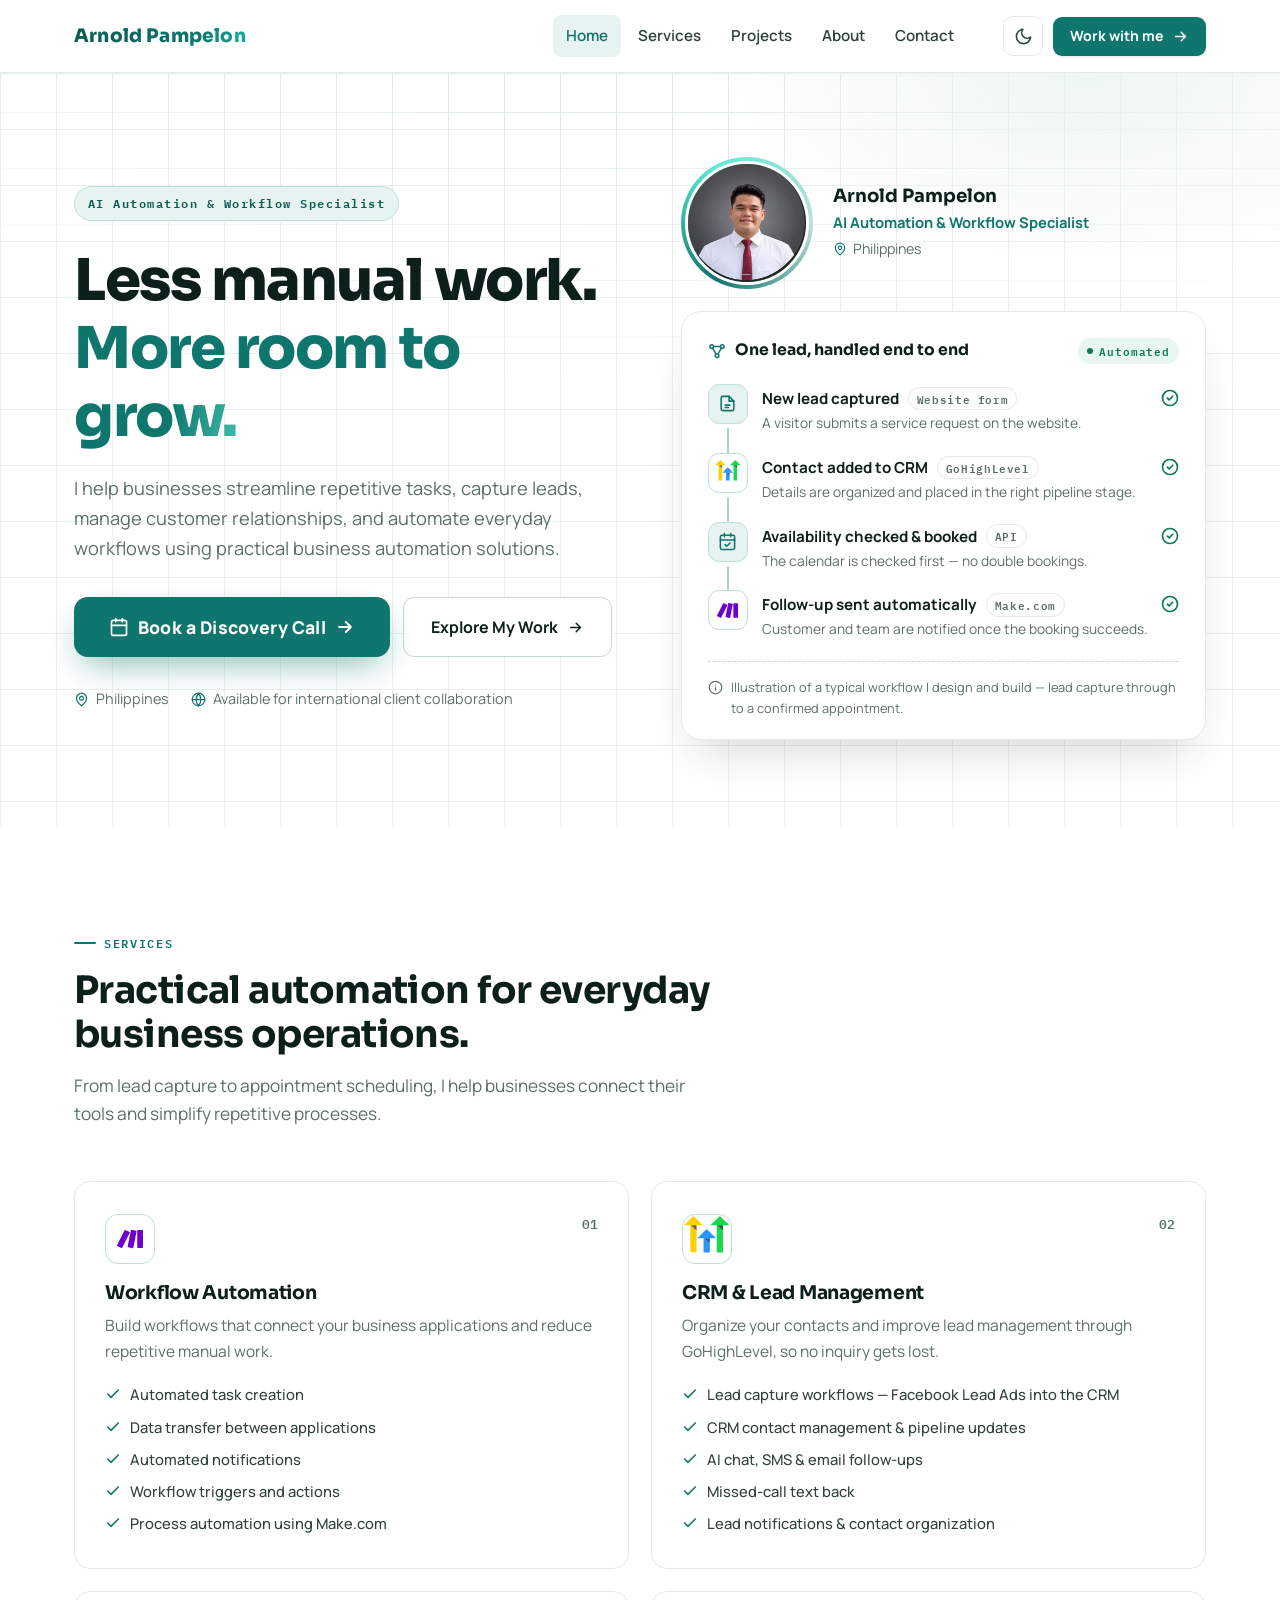
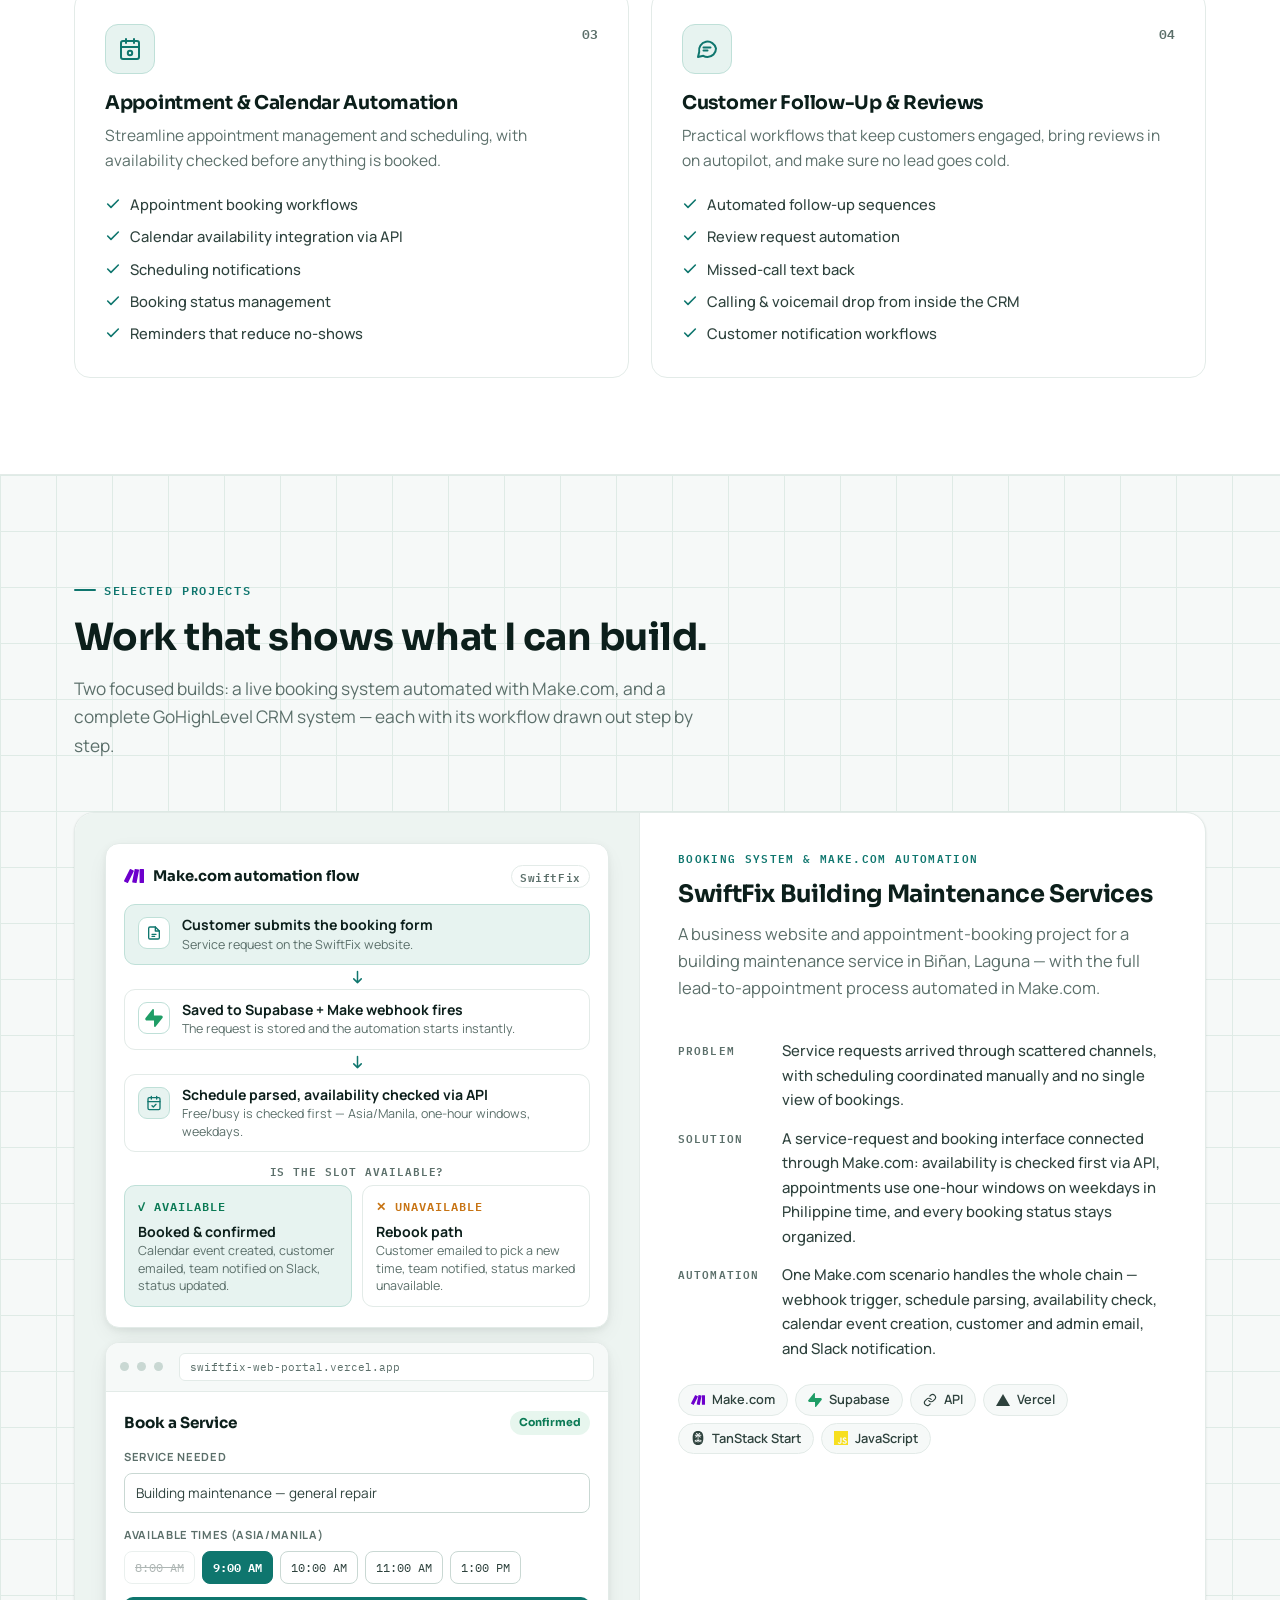
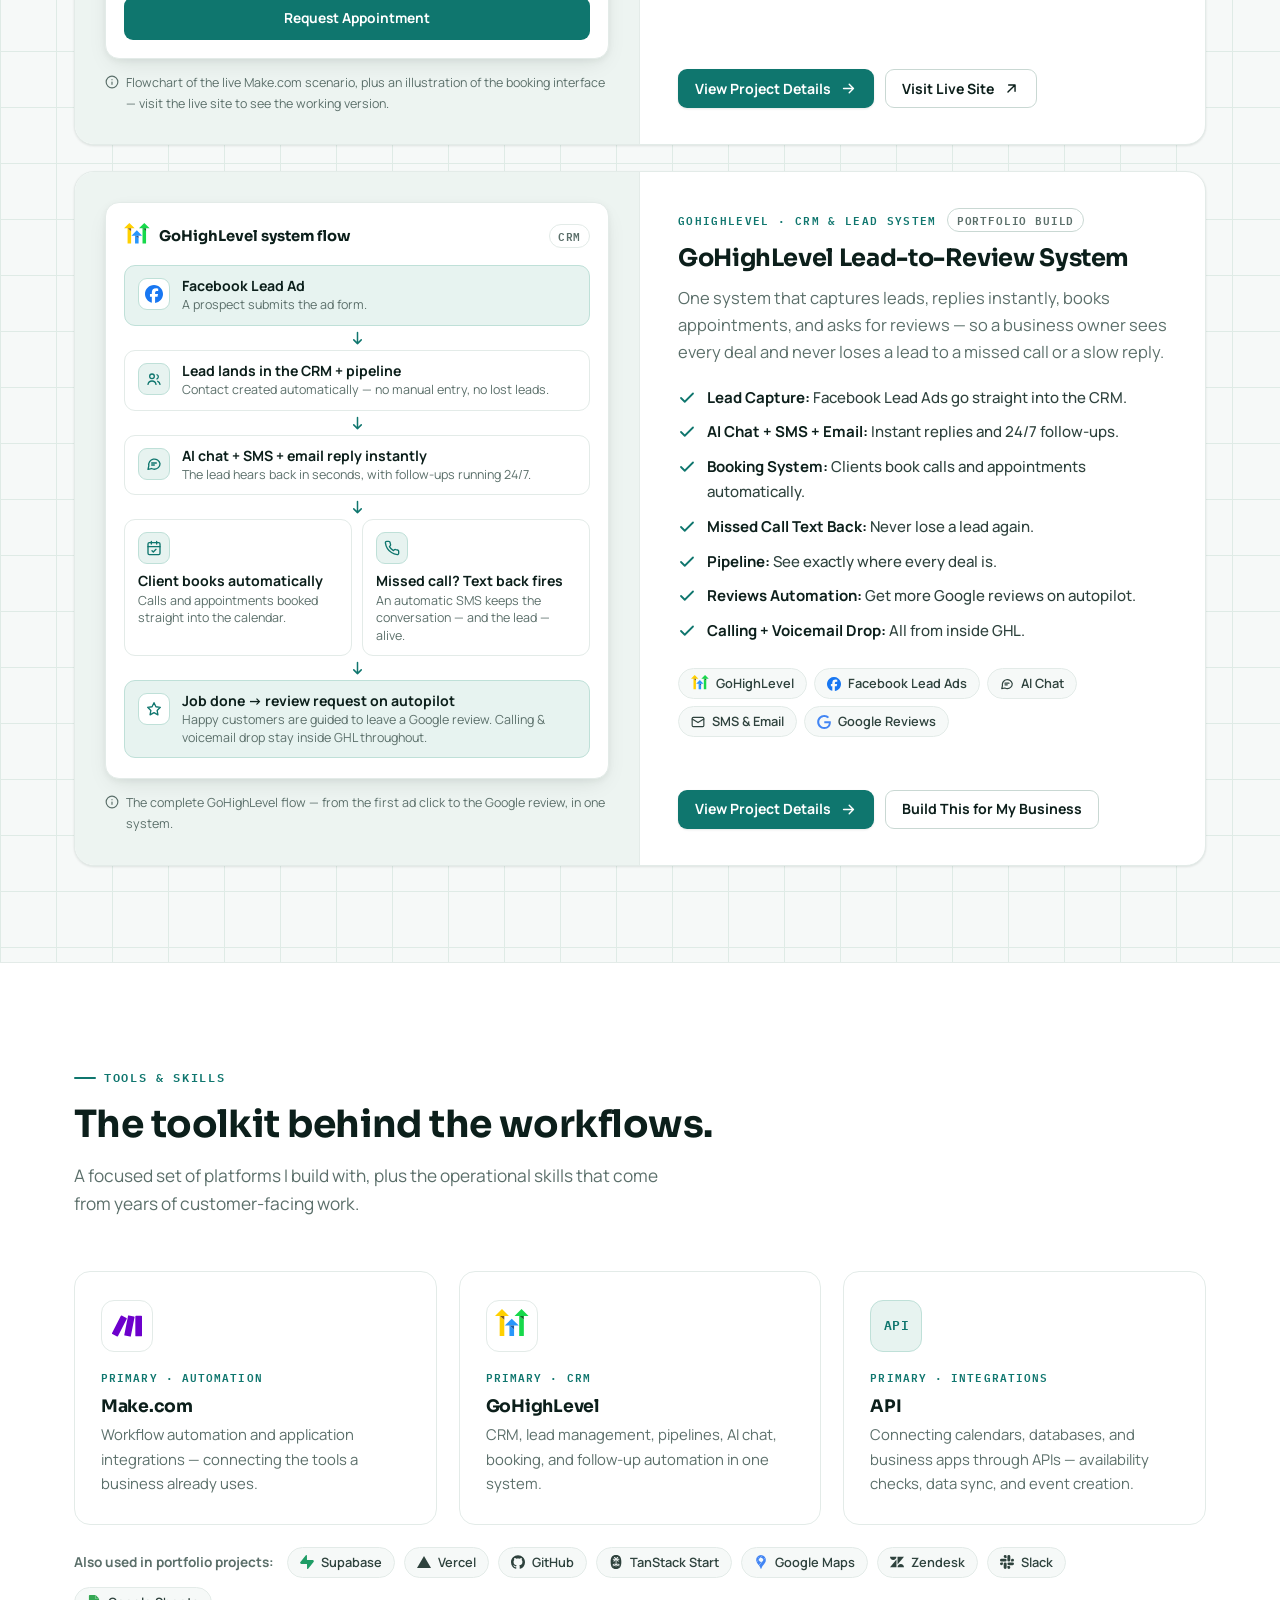
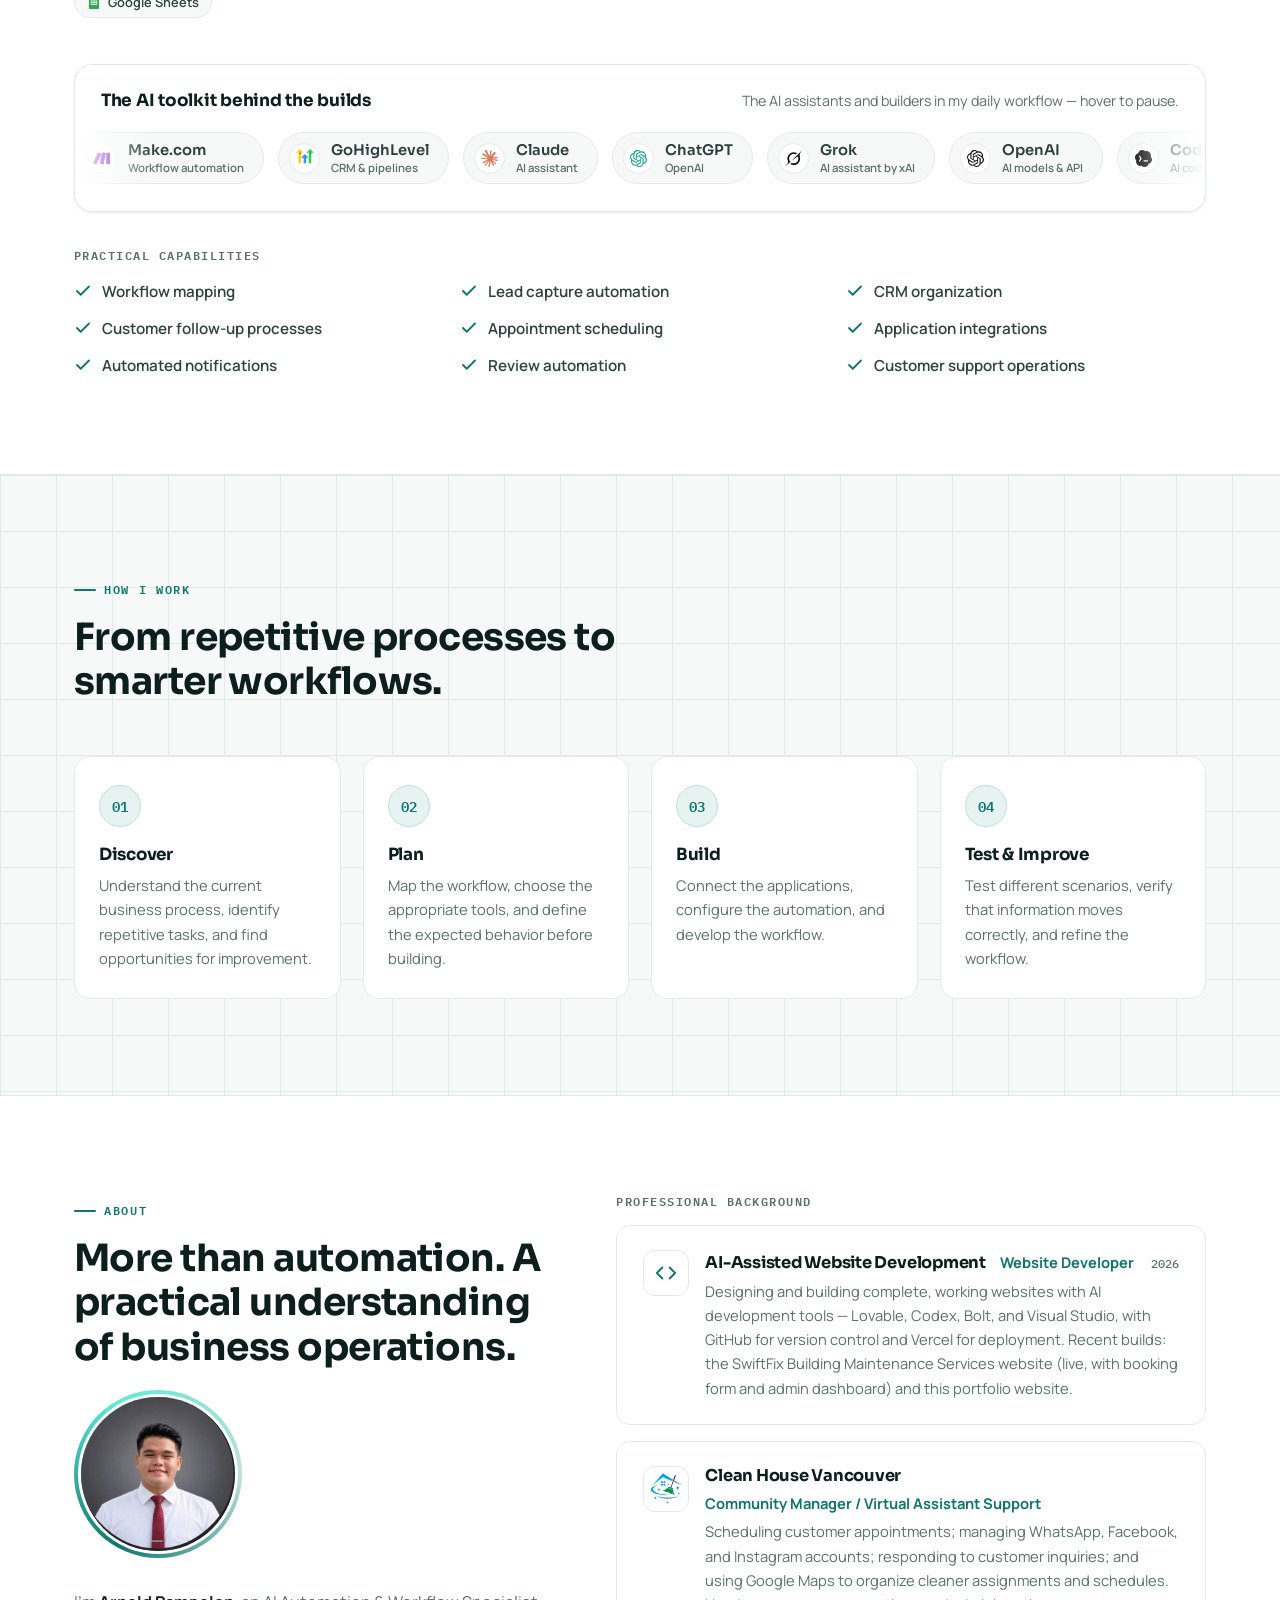
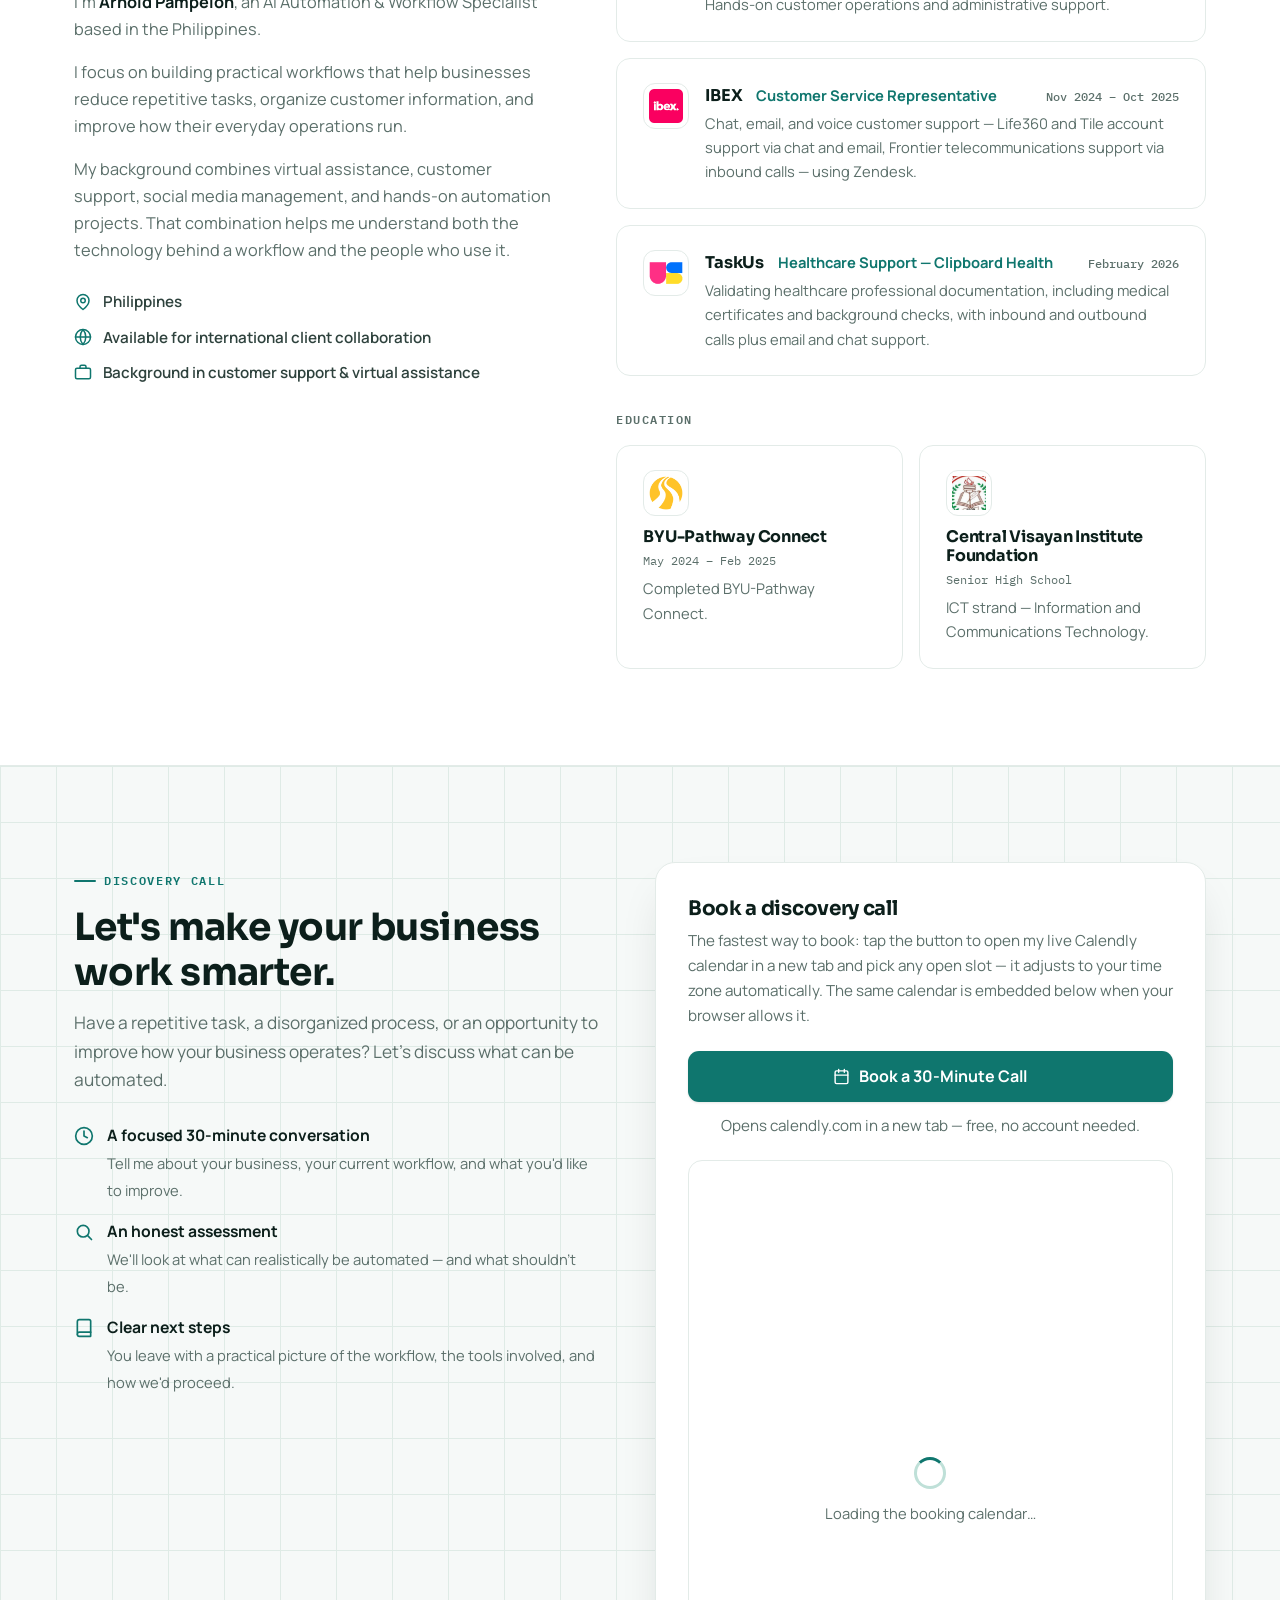
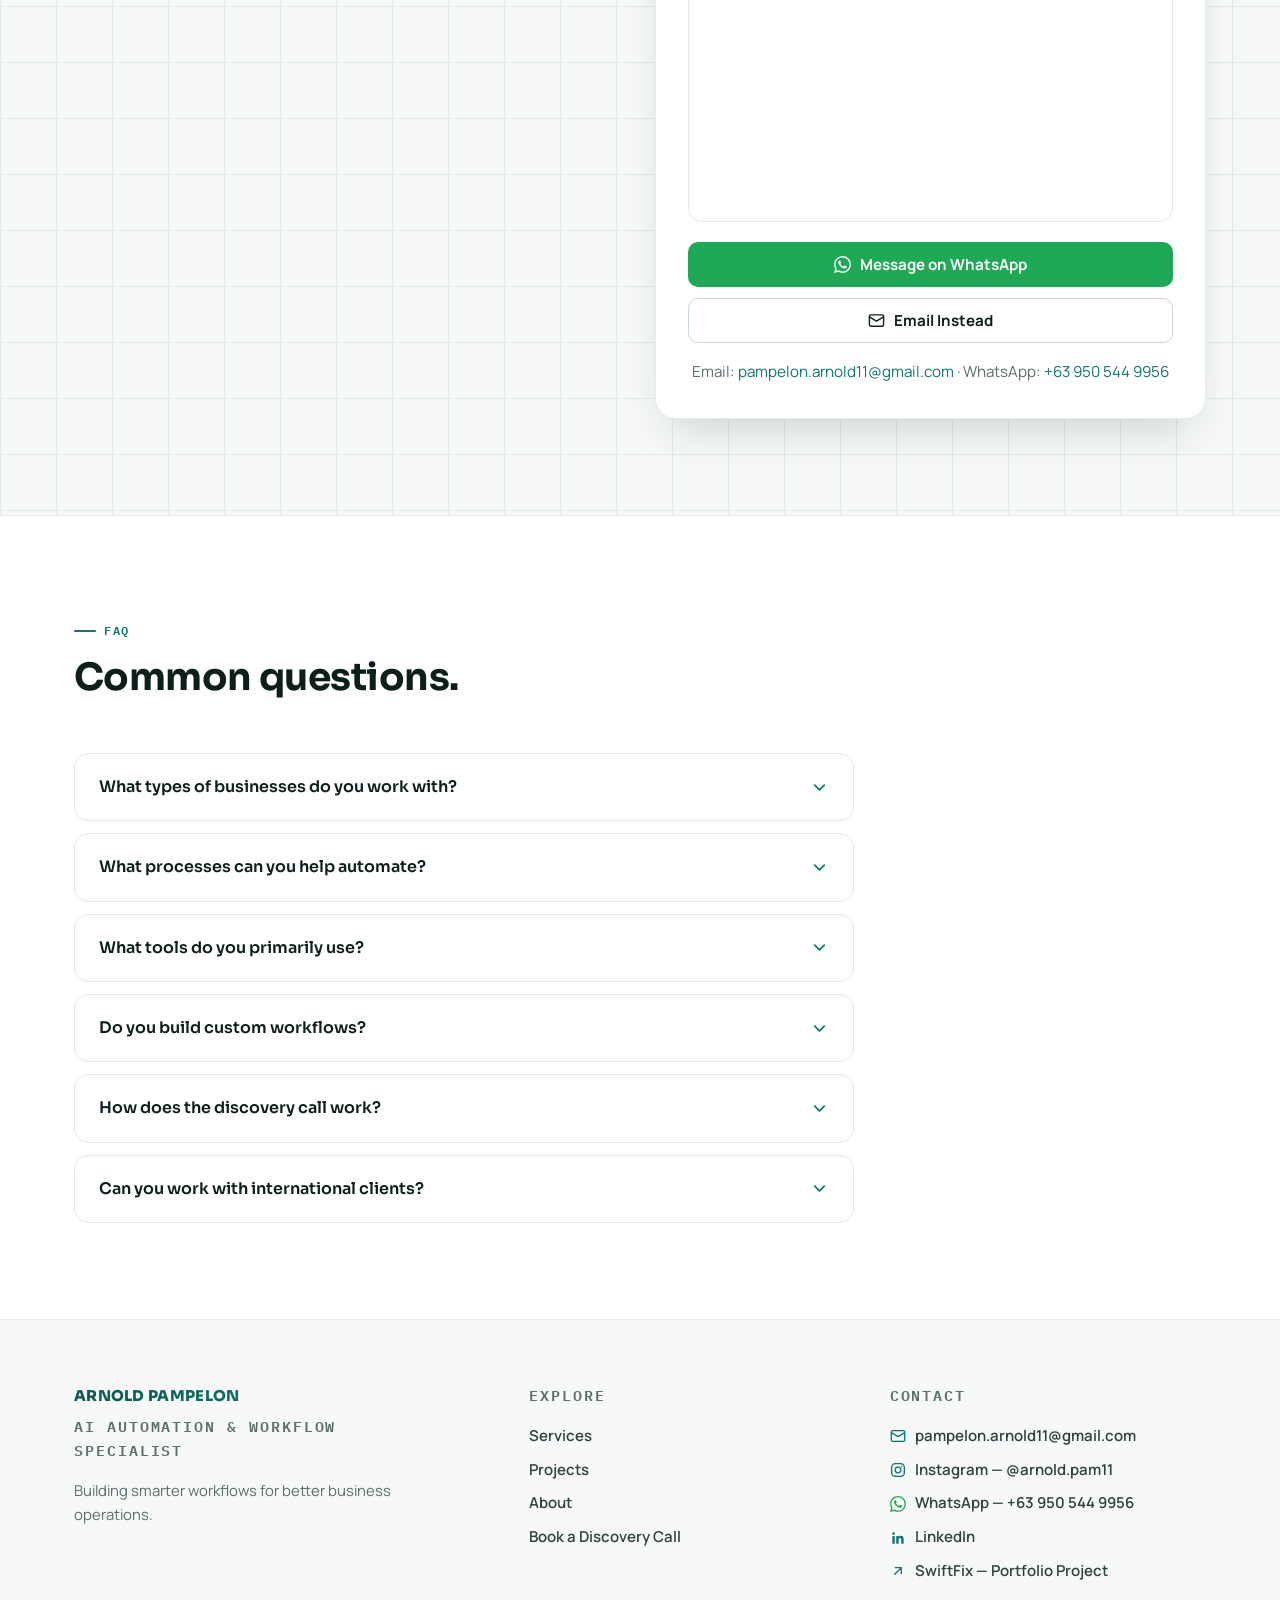
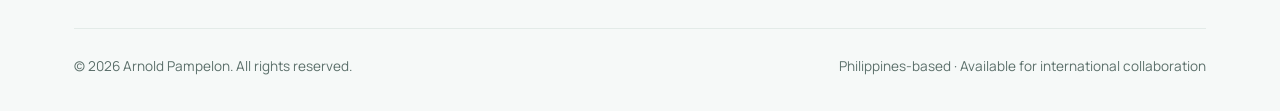
==== site/index.html @ 310e40cb "Add new portfolio as static site/ folder (Vercel root will point here)" ====
<!doctype html>
<html lang="en" data-theme="light">
  <head>
    <meta charset="utf-8" />
    <meta name="viewport" content="width=device-width, initial-scale=1, viewport-fit=cover" />
    <meta name="color-scheme" content="light dark" />
    <title>Arnold Pampelon | AI Automation &amp; Workflow Specialist</title>
    <meta name="description" content="Discover Arnold Pampelon's AI automation and workflow projects. Explore Make.com, GoHighLevel, CRM integrations, lead management, and business process automation." />
    <meta name="author" content="Arnold Pampelon" />
    <meta property="og:type" content="website" />
    <meta property="og:title" content="Arnold Pampelon | AI Automation &amp; Workflow Specialist" />
    <meta property="og:description" content="Less manual work. More room to grow. Practical automation for lead capture, CRM management, appointment scheduling, and customer follow-up." />
    <meta property="og:locale" content="en_US" />
    <meta name="twitter:card" content="summary" />
    <meta name="twitter:title" content="Arnold Pampelon | AI Automation &amp; Workflow Specialist" />
    <meta name="twitter:description" content="Practical business automation — workflows, CRM systems, and appointment automation by Arnold Pampelon." />
    <link rel="icon" href="data:image/svg+xml,%3Csvg xmlns='http://www.w3.org/2000/svg' viewBox='0 0 64 64'%3E%3Crect width='64' height='64' rx='14' fill='%230F766E'/%3E%3Cpath d='M20 44 L32 20 L44 44 M24.5 36 H39.5' stroke='white' stroke-width='5' stroke-linecap='round' stroke-linejoin='round' fill='none'/%3E%3C/svg%3E" />
    <link rel="preconnect" href="https://fonts.googleapis.com" />
    <link rel="preconnect" href="https://fonts.gstatic.com" crossorigin />
    <link href="https://fonts.googleapis.com/css2?family=Sora:wght@500;600;700;800&family=Manrope:wght@400;500;600;700;800&family=IBM+Plex+Mono:wght@400;500;600&display=swap" rel="stylesheet" />
    <script>document.documentElement.classList.add("js");</script>
    <style>
      /* ============ DESIGN TOKENS — deep teal + warm sand on white ============ */
      :root, [data-theme="light"] {
        --bg: #FFFFFF;
        --bg-soft: #F6F9F8;
        --bg-softer: #EDF4F1;
        --surface: #FFFFFF;
        --surface-raised: #FFFFFF;
        --text: #0C1F1B;
        --text-2: #2E423D;
        --muted: #5B6F6A;
        --accent: #0F766E;
        --accent-strong: #0B5A53;
        --accent-soft: #E7F3F0;
        --accent-border: #BFE0D8;
        --warm: #C77414;
        --warm-soft: #FBF1E2;
        --border: #E3EBE8;
        --border-strong: #C9D8D3;
        --header-bg: rgba(255,255,255,.9);
        --shadow-sm: 0 1px 2px rgba(12,31,27,.05), 0 1px 3px rgba(12,31,27,.06);
        --shadow-md: 0 8px 24px -8px rgba(12,31,27,.13), 0 2px 6px rgba(12,31,27,.05);
        --shadow-lg: 0 24px 48px -16px rgba(12,31,27,.18);
        --ok: #0B7A55;
        --ok-bg: #E7F6EE;
        --node-line: #A9CFC6;
        --tile-line: #DFEBE6;
        color-scheme: light;
      }
      [data-theme="dark"] {
        --bg: #0A1412;
        --bg-soft: #0D1A17;
        --bg-softer: #10211D;
        --surface: #122019;
        --surface-raised: #16261F;
        --text: #F2F7F5;
        --text-2: #C7D6D1;
        --muted: #93A8A2;
        --accent: #2EC4B0;
        --accent-strong: #7EDDD0;
        --accent-soft: #12302B;
        --accent-border: #1F4A43;
        --warm: #E8A04C;
        --warm-soft: #2E2113;
        --border: #1E332C;
        --border-strong: #2C4A40;
        --header-bg: rgba(10,20,18,.9);
        --shadow-sm: 0 1px 2px rgba(0,0,0,.35);
        --shadow-md: 0 8px 24px -8px rgba(0,0,0,.5);
        --shadow-lg: 0 24px 48px -16px rgba(0,0,0,.6);
        --ok: #3ECF8E;
        --ok-bg: #0C2B1E;
        --node-line: #1F4A43;
        --tile-line: #152A23;
        color-scheme: dark;
      }

      * { box-sizing: border-box; }
      html { scroll-behavior: smooth; scroll-padding-top: 92px; overflow-x: clip; }
      body {
        margin: 0;
        font-family: "Manrope", system-ui, -apple-system, "Segoe UI", sans-serif;
        background: var(--bg);
        color: var(--text);
        font-size: 16.5px;
        line-height: 1.65;
        -webkit-font-smoothing: antialiased;
        overflow-x: clip;
        transition: background-color .3s ease, color .3s ease;
      }
      h1, h2, h3, h4 { font-family: "Sora", "Manrope", sans-serif; line-height: 1.18; margin: 0; letter-spacing: -0.015em; }
      p { margin: 0; }
      a { color: var(--accent); text-decoration: none; }
      a:hover { text-decoration: underline; }
      ul { margin: 0; padding: 0; list-style: none; }
      button { font: inherit; cursor: pointer; }
      :focus-visible { outline: 3px solid var(--accent); outline-offset: 3px; border-radius: 6px; }
      .mono { font-family: "IBM Plex Mono", ui-monospace, monospace; }
      .wrap { max-width: 1180px; margin: 0 auto; padding: 0 24px; }
      .skip { position: absolute; left: -999px; top: 0; background: var(--accent); color: #fff; padding: 10px 18px; z-index: 200; border-radius: 0 0 10px 0; }
      .skip:focus { left: 0; }

      /* ============ LANDING ENTRANCE ANIMATION ============ */
      @keyframes riseIn { from { opacity: 0; transform: translateY(22px); } to { opacity: 1; transform: translateY(0); } }
      @keyframes fadeIn { from { opacity: 0; } to { opacity: 1; } }
      .enter { animation: riseIn .8s cubic-bezier(.22,.8,.3,1) both; }
      .enter-1 { animation-delay: .05s; } .enter-2 { animation-delay: .16s; }
      .enter-3 { animation-delay: .28s; } .enter-4 { animation-delay: .42s; }
      .enter-5 { animation-delay: .58s; } .enter-6 { animation-delay: .74s; }
      .hero-visual-enter { animation: fadeIn 1s ease .35s both, riseIn .9s cubic-bezier(.22,.8,.3,1) .35s both; }

      /* ============ SHINING NAME — animated wordmark ============ */
      .shine-name {
        background: linear-gradient(100deg, #0B5A53 0%, #0F766E 32%, #14B8A6 46%, #5EEAD4 50%, #14B8A6 54%, #0F766E 68%, #0B5A53 100%);
        background-size: 230% 100%;
        -webkit-background-clip: text; background-clip: text;
        -webkit-text-fill-color: transparent; color: transparent;
        animation: logoShine 4.2s ease-in-out infinite, logoEntrance .9s cubic-bezier(.22,.8,.3,1) both;
        will-change: background-position;
      }
      [data-theme="dark"] .shine-name {
        background: linear-gradient(100deg, #5EEAD4 0%, #2EC4B0 32%, #34D399 46%, #CCFBF1 50%, #34D399 54%, #2EC4B0 68%, #5EEAD4 100%);
        background-size: 230% 100%;
        -webkit-background-clip: text; background-clip: text;
        -webkit-text-fill-color: transparent; color: transparent;
      }
      @keyframes logoShine {
        0% { background-position: 115% 0; }
        55% { background-position: -115% 0; }
        100% { background-position: -115% 0; }
      }
      @keyframes logoEntrance {
        from { opacity: 0; transform: translateY(-7px); letter-spacing: .04em; }
        to { opacity: 1; transform: translateY(0); }
      }
      .brand:hover .shine-name { animation-duration: 1.6s, .9s; }
      @keyframes nameShine { 0% { background-position: 115% 0; } 55% { background-position: -60% 0; } 100% { background-position: -60% 0; } }
      .shine-hero {
        background: linear-gradient(100deg, var(--accent) 25%, var(--accent) 40%, #5EEAD4 50%, var(--accent) 60%, var(--accent) 78%);
        background-size: 220% 100%;
        -webkit-background-clip: text; background-clip: text;
        -webkit-text-fill-color: transparent; color: transparent;
        animation: nameShine 4.5s ease-in-out 1.2s infinite;
      }

      /* ============ HEADER ============ */
      header.site {
        position: sticky; top: 0; z-index: 100;
        background: var(--header-bg);
        backdrop-filter: blur(14px); -webkit-backdrop-filter: blur(14px);
        border-bottom: 1px solid var(--border);
      }
      .nav { display: flex; align-items: center; gap: 28px; height: 72px; }
      .brand { display: flex; align-items: center; gap: 12px; color: var(--text); flex-shrink: 0; }
      .brand:hover { text-decoration: none; }
      .brand-mark {
        width: 38px; height: 38px; border-radius: 10px; background: var(--accent);
        display: grid; place-items: center; color: #fff; flex-shrink: 0;
      }
      .brand-name { font-family: "Sora", sans-serif; font-weight: 800; font-size: 1.16rem; letter-spacing: .01em; line-height: 1.1; white-space: nowrap; }
      .brand-sub { font-size: .7rem; color: var(--muted); font-weight: 600; letter-spacing: .05em; margin-top: 2px; text-transform: uppercase; }
      nav.main { margin-left: auto; }
      nav.main ul { display: flex; gap: 4px; }
      nav.main a {
        color: var(--text-2); font-weight: 600; font-size: .95rem;
        padding: 8px 13px; border-radius: 8px; display: inline-block;
      }
      nav.main a:hover { text-decoration: none; background: var(--bg-soft); color: var(--text); }
      nav.main a.active { color: var(--accent); background: var(--accent-soft); }
      .nav-actions { display: flex; align-items: center; gap: 10px; margin-left: 8px; }
      .theme-btn {
        width: 40px; height: 40px; border-radius: 10px; border: 1px solid var(--border);
        background: var(--surface); color: var(--text-2); display: grid; place-items: center;
        transition: border-color .2s, color .2s;
      }
      .theme-btn:hover { border-color: var(--border-strong); color: var(--text); }
      .theme-btn svg { width: 19px; height: 19px; }
      [data-theme="light"] .icon-moon { display: block; } [data-theme="light"] .icon-sun { display: none; }
      [data-theme="dark"] .icon-moon { display: none; } [data-theme="dark"] .icon-sun { display: block; }
      .btn {
        display: inline-flex; align-items: center; justify-content: center; gap: 9px;
        font-weight: 700; font-size: .95rem; line-height: 1;
        padding: 13px 22px; border-radius: 10px; border: 1px solid transparent;
        transition: transform .18s ease, background-color .18s, border-color .18s, box-shadow .18s;
        white-space: nowrap;
      }
      .btn:hover { text-decoration: none; }
      .btn-primary { background: var(--accent); color: #fff; box-shadow: var(--shadow-sm); }
      .btn-primary:hover { background: var(--accent-strong); transform: translateY(-1px); }
      [data-theme="dark"] .btn-primary { color: #06231F; }
      .btn-ghost { background: var(--surface); color: var(--text); border-color: var(--border-strong); }
      .btn-ghost:hover { border-color: var(--accent); color: var(--accent); transform: translateY(-1px); }
      .btn-wa { background: #1FA855; color: #fff; }
      .btn-wa:hover { background: #178A45; transform: translateY(-1px); }
      .btn-sm { padding: 10px 16px; font-size: .88rem; border-radius: 9px; }
      .btn svg { width: 17px; height: 17px; flex-shrink: 0; }
      .menu-btn {
        display: none; width: 40px; height: 40px; border-radius: 10px;
        border: 1px solid var(--border); background: var(--surface); color: var(--text);
        place-items: center;
      }
      .menu-btn svg { width: 20px; height: 20px; }
      .mobile-menu { display: none; border-top: 1px solid var(--border); padding: 14px 24px 20px; background: var(--bg); }
      .mobile-menu.open { display: block; }
      .mobile-menu ul { display: grid; gap: 2px; margin-bottom: 14px; }
      .mobile-menu a.navlink { display: block; padding: 11px 12px; border-radius: 9px; color: var(--text); font-weight: 600; }
      .mobile-menu a.navlink:hover { background: var(--bg-soft); text-decoration: none; }
      .mobile-menu .btn { width: 100%; }

      /* ============ SECTION SCAFFOLD ============ */
      section { padding: 96px 0; }
      section.tint {
        background-color: var(--bg-soft);
        background-image: linear-gradient(var(--tile-line) 1px, transparent 1px), linear-gradient(90deg, var(--tile-line) 1px, transparent 1px);
        background-size: 56px 56px;
        border-top: 1px solid var(--border); border-bottom: 1px solid var(--border);
      }
      .eyebrow {
        display: inline-flex; align-items: center; gap: 8px;
        font-family: "IBM Plex Mono", monospace; font-size: .74rem; font-weight: 600;
        letter-spacing: .14em; text-transform: uppercase; color: var(--accent);
        margin-bottom: 16px;
      }
      .eyebrow::before { content: ""; width: 22px; height: 2px; background: var(--accent); border-radius: 2px; }
      h2.section-title { font-size: clamp(1.7rem, 3.4vw, 2.35rem); font-weight: 700; max-width: 640px; }
      .section-lede { color: var(--muted); font-size: 1.08rem; max-width: 620px; margin-top: 14px; }
      .section-head { margin-bottom: 52px; }

      /* ============ HERO ============ */
      .hero { padding: 84px 0 88px; overflow: hidden; position: relative; }
      .hero::before {
        content: ""; position: absolute; inset: 0; pointer-events: none;
        background:
          radial-gradient(560px 300px at 85% 0%, var(--accent-soft), transparent 70%),
          linear-gradient(var(--tile-line) 1px, transparent 1px),
          linear-gradient(90deg, var(--tile-line) 1px, transparent 1px);
        background-size: auto, 56px 56px, 56px 56px;
        opacity: .7;
      }
      .hero::after {
        content: ""; position: absolute; inset: 0; pointer-events: none;
        background: linear-gradient(115deg, transparent 42%, rgba(20,184,166,.08) 50%, transparent 58%);
        background-size: 280% 100%;
        animation: tileSheen 9s ease-in-out infinite;
      }
      @keyframes tileSheen { 0% { background-position: 130% 0; } 55%, 100% { background-position: -130% 0; } }
      .hero-grid { display: grid; grid-template-columns: 1.02fr .98fr; gap: 60px; align-items: center; position: relative; }
      .hero-eyebrow {
        display: inline-flex; align-items: center; gap: 9px;
        border: 1px solid var(--accent-border); background: var(--accent-soft); color: var(--accent-strong);
        font-family: "IBM Plex Mono", monospace; font-size: .72rem; font-weight: 600;
        letter-spacing: .13em; padding: 7px 13px; border-radius: 999px; margin-bottom: 26px;
      }
      [data-theme="dark"] .hero-eyebrow { color: var(--accent); }
      .hero h1 { font-size: clamp(2.45rem, 5.2vw, 3.6rem); font-weight: 800; letter-spacing: -0.025em; }
      .hero-lede { color: var(--muted); font-size: 1.14rem; margin-top: 22px; max-width: 520px; }
      .hero-ctas { display: flex; flex-wrap: wrap; gap: 13px; margin-top: 34px; }
      .btn-lg { padding: 16px 27px; font-size: 1rem; border-radius: 11px; }
      /* Hero primary CTA — the single most prominent action on the page */
      .btn-hero-cta {
        padding: 19px 34px; font-size: 1.1rem; font-weight: 800; border-radius: 14px;
        letter-spacing: .01em; position: relative;
        box-shadow: 0 14px 34px -10px rgba(15,118,110,.55), 0 0 0 0 rgba(15,118,110,.45);
        animation: ctaPulse 2.4s ease-out infinite;
      }
      .btn-hero-cta:hover { transform: translateY(-2px) scale(1.02); animation-play-state: paused; }
      .btn-hero-cta svg { width: 20px; height: 20px; }
      .btn-hero-cta .cta-arrow { transition: transform .18s ease; }
      .btn-hero-cta:hover .cta-arrow { transform: translateX(3px); }
      @keyframes ctaPulse {
        0% { box-shadow: 0 14px 34px -10px rgba(15,118,110,.55), 0 0 0 0 rgba(15,118,110,.42); }
        70% { box-shadow: 0 14px 34px -10px rgba(15,118,110,.55), 0 0 0 18px rgba(15,118,110,0); }
        100% { box-shadow: 0 14px 34px -10px rgba(15,118,110,.55), 0 0 0 0 rgba(15,118,110,0); }
      }
      [data-theme="dark"] .btn-hero-cta { box-shadow: 0 14px 34px -10px rgba(46,196,176,.5), 0 0 0 0 rgba(46,196,176,.4); animation-name: ctaPulseDark; }
      @keyframes ctaPulseDark {
        0% { box-shadow: 0 14px 34px -10px rgba(46,196,176,.5), 0 0 0 0 rgba(46,196,176,.38); }
        70% { box-shadow: 0 14px 34px -10px rgba(46,196,176,.5), 0 0 0 18px rgba(46,196,176,0); }
        100% { box-shadow: 0 14px 34px -10px rgba(46,196,176,.5), 0 0 0 0 rgba(46,196,176,0); }
      }
      @media (max-width: 620px) {
        .btn-hero-cta { padding: 20px 28px; font-size: 1.13rem; }
      }
      .hero-meta { display: flex; flex-wrap: wrap; gap: 8px 22px; margin-top: 30px; color: var(--muted); font-size: .9rem; }
      .hero-meta span { display: inline-flex; align-items: center; gap: 7px; }
      .hero-meta svg { width: 15px; height: 15px; color: var(--accent); }

      /* Hero workflow visual */
      .flow-panel {
        background: var(--surface); border: 1px solid var(--border); border-radius: 20px;
        box-shadow: var(--shadow-lg); padding: 26px 26px 20px; position: relative;
      }
      .flow-panel-head { display: flex; align-items: center; justify-content: space-between; margin-bottom: 20px; gap: 10px; }
      .flow-panel-title { font-family: "Sora", sans-serif; font-weight: 700; font-size: .98rem; display: flex; align-items: center; gap: 9px; }
      .flow-panel-title svg { width: 18px; height: 18px; color: var(--accent); }
      .live-chip {
        font-family: "IBM Plex Mono", monospace; font-size: .68rem; font-weight: 600; letter-spacing: .08em;
        color: var(--ok); background: var(--ok-bg); padding: 4px 9px; border-radius: 999px;
        display: inline-flex; align-items: center; gap: 6px; white-space: nowrap;
      }
      .live-chip::before { content: ""; width: 6px; height: 6px; border-radius: 50%; background: currentColor; }
      .flow-steps { display: grid; gap: 0; }
      .flow-step { display: flex; gap: 14px; align-items: flex-start; position: relative; padding-bottom: 18px; }
      .flow-step:last-child { padding-bottom: 2px; }
      .flow-step::before { content: ""; position: absolute; left: 19px; top: 44px; bottom: 0; width: 2px; background: var(--node-line); border-radius: 2px; }
      .flow-step:last-child::before { display: none; }
      .flow-ico {
        width: 40px; height: 40px; border-radius: 11px; flex-shrink: 0; z-index: 1;
        background: var(--accent-soft); border: 1px solid var(--accent-border);
        display: grid; place-items: center; color: var(--accent);
      }
      .flow-ico svg { width: 19px; height: 19px; }
      .flow-ico.brand { background: var(--surface); }
      .flow-ico.brand svg { width: 21px; height: 21px; }
      .flow-body { flex: 1; min-width: 0; padding-top: 2px; }
      .flow-name { font-weight: 700; font-size: .95rem; display: flex; align-items: center; gap: 9px; flex-wrap: wrap; }
      .flow-desc { color: var(--muted); font-size: .86rem; margin-top: 1px; }
      .flow-tag {
        font-family: "IBM Plex Mono", monospace; font-size: .66rem; font-weight: 600; letter-spacing: .06em;
        color: var(--muted); border: 1px solid var(--border); border-radius: 999px; padding: 2px 8px;
        display: inline-flex; align-items: center; gap: 5px;
      }
      .flow-check { color: var(--ok); margin-left: auto; flex-shrink: 0; padding-top: 3px; }
      .flow-check svg { width: 18px; height: 18px; }
      .flow-note {
        margin-top: 18px; padding-top: 15px; border-top: 1px dashed var(--border-strong);
        color: var(--muted); font-size: .8rem; display: flex; gap: 8px; align-items: flex-start;
      }
      .flow-note svg { width: 15px; height: 15px; flex-shrink: 0; margin-top: 3px; }

      /* brand icon tiles */
      .brand-ico { flex-shrink: 0; }
      .ghl-ico { display: inline-block; object-fit: contain; flex-shrink: 0; }
      .ghl-ico.sm { width: 18px; height: 18px; }
      .ghl-ico.md { width: 26px; height: 26px; }
      .ghl-ico.lg { width: 46px; height: 46px; }

      /* ============ SERVICES ============ */
      .svc-grid { display: grid; grid-template-columns: 1fr 1fr; gap: 22px; }
      .svc {
        background: var(--surface); border: 1px solid var(--border); border-radius: 16px;
        padding: 32px 30px; transition: border-color .2s, box-shadow .2s, transform .2s;
      }
      .svc:hover { border-color: var(--accent-border); box-shadow: var(--shadow-md); transform: translateY(-3px); }
      .svc-top { display: flex; align-items: flex-start; justify-content: space-between; margin-bottom: 18px; }
      .svc-ico {
        width: 50px; height: 50px; border-radius: 13px; background: var(--accent-soft);
        border: 1px solid var(--accent-border); display: grid; place-items: center; color: var(--accent);
      }
      .svc-ico svg { width: 24px; height: 24px; }
      .svc-ico.brand { background: var(--surface); }
      .svc-num { font-family: "IBM Plex Mono", monospace; font-size: .8rem; font-weight: 600; color: var(--muted); }
      .svc h3 { font-size: 1.18rem; font-weight: 700; margin-bottom: 9px; }
      .svc p { color: var(--muted); font-size: .97rem; }
      .svc ul { margin-top: 18px; display: grid; gap: 8px; }
      .svc li { display: flex; gap: 9px; font-size: .92rem; color: var(--text-2); font-weight: 500; }
      .svc li svg { width: 16px; height: 16px; color: var(--accent); flex-shrink: 0; margin-top: 4px; }

      /* ============ PROJECTS ============ */
      .proj {
        background: var(--surface); border: 1px solid var(--border); border-radius: 20px;
        overflow: hidden; box-shadow: var(--shadow-sm);
      }
      .proj + .proj { margin-top: 26px; }
      .proj-grid { display: grid; grid-template-columns: 1fr 1fr; }
      .proj-visual { background: var(--bg-softer); border-right: 1px solid var(--border); padding: 30px; display: flex; flex-direction: column; }
      .proj-body { padding: 36px 38px; display: flex; flex-direction: column; }
      .proj-label {
        font-family: "IBM Plex Mono", monospace; font-size: .7rem; font-weight: 600; letter-spacing: .12em;
        color: var(--accent); text-transform: uppercase; margin-bottom: 12px;
        display: flex; align-items: center; gap: 10px; flex-wrap: wrap;
      }
      .demo-badge {
        color: var(--muted); border: 1px solid var(--border-strong); border-radius: 999px;
        padding: 2px 9px; letter-spacing: .08em; font-size: .66rem;
      }
      .proj h3 { font-size: 1.5rem; font-weight: 700; margin-bottom: 12px; }
      .proj-desc { color: var(--muted); margin-bottom: 20px; }
      .proj-facts { display: grid; gap: 14px; margin-bottom: 24px; }
      .proj-fact { display: grid; grid-template-columns: 92px 1fr; gap: 12px; font-size: .93rem; }
      .proj-fact dt { font-family: "IBM Plex Mono", monospace; font-size: .7rem; font-weight: 600; letter-spacing: .1em; color: var(--muted); text-transform: uppercase; padding-top: 3px; }
      .proj-fact dd { margin: 0; color: var(--text-2); font-weight: 500; }
      .feat-list { display: grid; gap: 10px; margin-bottom: 24px; }
      .feat-list li { display: flex; gap: 11px; font-size: .94rem; color: var(--text-2); font-weight: 500; align-items: flex-start; }
      .feat-list li svg { width: 18px; height: 18px; color: var(--accent); flex-shrink: 0; margin-top: 3px; }
      .feat-list li b { color: var(--text); }
      .tag-row { display: flex; flex-wrap: wrap; gap: 7px; margin-bottom: 26px; }
      .tag {
        font-size: .8rem; font-weight: 600; color: var(--text-2);
        background: var(--bg-soft); border: 1px solid var(--border); border-radius: 999px; padding: 4px 12px;
        display: inline-flex; align-items: center; gap: 7px;
      }
      .tag svg.brand-ico { width: 14px; height: 14px; }
      .proj-actions { display: flex; flex-wrap: wrap; gap: 11px; margin-top: auto; }
      .visual-caption { margin-top: 14px; font-size: .78rem; color: var(--muted); display: flex; gap: 7px; align-items: flex-start; }
      .visual-caption svg { width: 14px; height: 14px; flex-shrink: 0; margin-top: 2px; }

      /* flowchart diagram (shared) */
      .chart { background: var(--surface); border: 1px solid var(--border); border-radius: 14px; box-shadow: var(--shadow-md); padding: 20px 18px; }
      .chart-title { font-family: "Sora", sans-serif; font-weight: 700; font-size: .92rem; display: flex; align-items: center; gap: 9px; margin-bottom: 16px; flex-wrap: wrap; }
      .chart-title svg.brand-ico { width: 20px; height: 20px; }
      .chart-title .flow-tag { margin-left: auto; }
      .node {
        display: flex; gap: 12px; align-items: flex-start; border: 1px solid var(--border);
        border-radius: 11px; padding: 11px 13px; background: var(--surface);
      }
      .node.hl { border-color: var(--accent-border); background: var(--accent-soft); }
      .node .n-ico {
        width: 32px; height: 32px; border-radius: 9px; flex-shrink: 0; display: grid; place-items: center;
        background: var(--accent-soft); border: 1px solid var(--accent-border); color: var(--accent);
      }
      .node.hl .n-ico { background: var(--surface); }
      .node .n-ico svg { width: 16px; height: 16px; }
      .node .n-ico.brand { background: var(--surface); }
      .node .n-ico.brand svg { width: 18px; height: 18px; }
      .node b { display: block; font-size: .88rem; line-height: 1.3; }
      .node span { display: block; font-size: .78rem; color: var(--muted); line-height: 1.4; margin-top: 1px; }
      .arrow { display: flex; justify-content: center; padding: 3px 0; color: var(--accent); }
      .arrow svg { width: 15px; height: 18px; }
      .branch { display: grid; grid-template-columns: 1fr 1fr; gap: 10px; }
      .branch .node { flex-direction: column; gap: 8px; }
      .branch-label { font-family: "IBM Plex Mono", monospace; font-size: .64rem; font-weight: 600; letter-spacing: .08em; text-transform: uppercase; }
      .branch-label.yes { color: var(--ok); } .branch-label.no { color: var(--warm); }
      .split-label { text-align: center; font-family: "IBM Plex Mono", monospace; font-size: .66rem; font-weight: 600; letter-spacing: .09em; text-transform: uppercase; color: var(--muted); padding: 2px 0 5px; }

      /* browser mock visual (SwiftFix) */
      .browser-mock { background: var(--surface); border: 1px solid var(--border); border-radius: 14px; box-shadow: var(--shadow-md); overflow: hidden; margin-top: 14px; }
      .browser-bar { display: flex; align-items: center; gap: 8px; padding: 10px 14px; border-bottom: 1px solid var(--border); background: var(--bg-soft); }
      .browser-bar i { width: 9px; height: 9px; border-radius: 50%; background: var(--border-strong); display: block; }
      .browser-url {
        margin-left: 8px; flex: 1; font-family: "IBM Plex Mono", monospace; font-size: .7rem; color: var(--muted);
        background: var(--surface); border: 1px solid var(--border); border-radius: 6px; padding: 4px 10px;
        white-space: nowrap; overflow: hidden; text-overflow: ellipsis;
      }
      .mock-body { padding: 18px; display: grid; gap: 13px; }
      .mock-title { font-family: "Sora", sans-serif; font-weight: 700; font-size: .95rem; display: flex; justify-content: space-between; align-items: center; gap: 10px; }
      .status-chip { font-size: .68rem; font-weight: 700; color: var(--ok); background: var(--ok-bg); padding: 3px 9px; border-radius: 999px; white-space: nowrap; }
      .mock-field label { display: block; font-size: .7rem; font-weight: 700; letter-spacing: .06em; text-transform: uppercase; color: var(--muted); margin-bottom: 6px; }
      .mock-input { border: 1px solid var(--border-strong); border-radius: 8px; padding: 8px 11px; font-size: .85rem; color: var(--text-2); background: var(--surface); }
      .mock-slots { display: flex; flex-wrap: wrap; gap: 7px; }
      .mock-slot { font-family: "IBM Plex Mono", monospace; font-size: .74rem; border: 1px solid var(--border-strong); border-radius: 8px; padding: 6px 10px; color: var(--text-2); }
      .mock-slot.sel { background: var(--accent); border-color: var(--accent); color: #fff; font-weight: 600; }
      .mock-slot.off { opacity: .38; text-decoration: line-through; }
      .mock-btn { background: var(--accent); color: #fff; text-align: center; font-weight: 700; font-size: .86rem; border-radius: 9px; padding: 10px; }

      /* ============ TOOLS ============ */
      .tool-grid { display: grid; grid-template-columns: repeat(3, 1fr); gap: 22px; margin-bottom: 22px; }
      .tool-card {
        background: var(--surface); border: 1px solid var(--border); border-radius: 16px; padding: 28px 26px;
        transition: border-color .2s, box-shadow .2s;
      }
      .tool-card:hover { border-color: var(--accent-border); box-shadow: var(--shadow-md); }
      .tool-mark {
        width: 52px; height: 52px; border-radius: 13px; display: grid; place-items: center;
        margin-bottom: 16px; background: var(--surface); border: 1px solid var(--border);
      }
      .tool-mark svg.brand-ico { width: 30px; height: 30px; }
      .tool-mark img.ghl-ico { width: 34px; height: 34px; }
      .tool-mark.api { background: var(--accent-soft); border-color: var(--accent-border); color: var(--accent); font-family: "IBM Plex Mono", monospace; font-weight: 600; font-size: .8rem; letter-spacing: .04em; }
      .tool-card h3 { font-size: 1.08rem; margin-bottom: 6px; }
      .tool-card p { color: var(--muted); font-size: .93rem; }
      .tool-card .role { font-family: "IBM Plex Mono", monospace; font-size: .68rem; font-weight: 600; letter-spacing: .1em; color: var(--accent); text-transform: uppercase; display: block; margin-bottom: 10px; }
      .support-row { display: flex; flex-wrap: wrap; gap: 9px; align-items: center; margin-bottom: 40px; }
      .support-row .lbl { font-size: .85rem; font-weight: 700; color: var(--muted); margin-right: 4px; }
      .cap-grid { display: grid; grid-template-columns: repeat(3, 1fr); gap: 12px 26px; }
      .cap-grid li { display: flex; gap: 10px; align-items: flex-start; font-weight: 600; font-size: .95rem; color: var(--text-2); }
      .cap-grid svg { width: 18px; height: 18px; color: var(--accent); flex-shrink: 0; margin-top: 3px; }

      /* ============ PROCESS ============ */
      .proc-grid { display: grid; grid-template-columns: repeat(4, 1fr); gap: 22px; position: relative; }
      .proc { background: var(--surface); border: 1px solid var(--border); border-radius: 16px; padding: 28px 24px; }
      .proc-num {
        font-family: "IBM Plex Mono", monospace; font-weight: 600; font-size: .85rem; color: var(--accent);
        background: var(--accent-soft); border: 1px solid var(--accent-border);
        width: 42px; height: 42px; border-radius: 50%; display: grid; place-items: center; margin-bottom: 18px;
      }
      .proc h3 { font-size: 1.05rem; margin-bottom: 8px; }
      .proc p { color: var(--muted); font-size: .92rem; }

      /* ============ ABOUT ============ */
      .about-grid { display: grid; grid-template-columns: .9fr 1.1fr; gap: 60px; align-items: start; }
      .about-copy p { color: var(--muted); margin-bottom: 16px; font-size: 1.02rem; }
      .about-copy p strong { color: var(--text); }
      .about-facts { display: grid; gap: 10px; margin-top: 26px; }
      .about-fact { display: flex; gap: 11px; align-items: center; font-weight: 600; font-size: .95rem; color: var(--text-2); }
      .about-fact svg { width: 18px; height: 18px; color: var(--accent); flex-shrink: 0; }
      .xp-list { display: grid; gap: 16px; }
      .xp { background: var(--surface); border: 1px solid var(--border); border-radius: 14px; padding: 24px 26px; display: flex; gap: 16px; }
      .xp-main { flex: 1; min-width: 0; }
      .xp-head { display: flex; flex-wrap: wrap; align-items: baseline; gap: 6px 14px; margin-bottom: 4px; }
      .xp-head h3 { font-size: 1.02rem; }
      .xp-role { color: var(--accent); font-weight: 700; font-size: .92rem; }
      .xp-date { margin-left: auto; font-family: "IBM Plex Mono", monospace; font-size: .74rem; color: var(--muted); font-weight: 500; }
      .xp p { color: var(--muted); font-size: .92rem; }
      .edu-grid { display: grid; grid-template-columns: 1fr 1fr; gap: 16px; margin-top: 16px; }
      .edu { background: var(--surface); border: 1px solid var(--border); border-radius: 14px; padding: 24px 26px; }
      .edu > svg { width: 22px; height: 22px; color: var(--accent); margin-bottom: 12px; }
      .edu h3 { font-size: 1rem; margin-bottom: 4px; }
      .edu .when { font-family: "IBM Plex Mono", monospace; font-size: .74rem; color: var(--muted); display: block; margin-bottom: 6px; }
      .edu p { color: var(--muted); font-size: .92rem; }
      .subsection-label { font-family: "IBM Plex Mono", monospace; font-size: .72rem; font-weight: 600; letter-spacing: .13em; text-transform: uppercase; color: var(--muted); margin: 34px 0 14px; }
      .subsection-label:first-child { margin-top: 0; }

      /* ============ BOOKING / CONTACT ============ */
      .book-grid { display: grid; grid-template-columns: 1fr 1.05fr; gap: 56px; align-items: start; }
      .book-points { display: grid; gap: 16px; margin-top: 28px; }
      .book-point { display: flex; gap: 13px; }
      .book-point svg { width: 20px; height: 20px; color: var(--accent); flex-shrink: 0; margin-top: 3px; }
      .book-point b { display: block; font-size: .98rem; }
      .book-point span { color: var(--muted); font-size: .92rem; }
      .book-card {
        background: var(--surface); border: 1px solid var(--border); border-radius: 20px;
        box-shadow: var(--shadow-lg); padding: 34px 32px;
      }
      .book-card h3 { font-size: 1.25rem; margin-bottom: 8px; }
      .book-card > p { color: var(--muted); font-size: .95rem; }
      .book-actions { display: grid; gap: 11px; margin-top: 20px; }
      .book-actions .btn { width: 100%; }
      .book-note { margin-top: 16px; font-size: .82rem; color: var(--muted); text-align: center; }
      .book-embed { margin-top: 22px; border: 1px solid var(--border); border-radius: 14px; overflow: hidden; background: #fff; }
      .cal-wrap { position: relative; min-height: 660px; }
      .calendly-inline-widget { position: relative; z-index: 1; min-width: 260px; height: 660px; }
      .cal-state { position: absolute; inset: 0; display: grid; place-items: center; padding: 28px; text-align: center; color: #5B6F6A; font-size: .92rem; }
      .cal-state .spin { width: 32px; height: 32px; border-radius: 50%; border: 3px solid #BFE0D8; border-top-color: #0F766E; animation: ringSpin .8s linear infinite; margin: 0 auto 12px; }
      .cal-state .btn { margin-top: 14px; }
      @keyframes ringSpin { to { transform: rotate(360deg); } }
      [hidden] { display: none !important; }

      /* ============ FAQ ============ */
      .faq-wrap { max-width: 780px; }
      .faq { border: 1px solid var(--border); border-radius: 14px; background: var(--surface); }
      .faq + .faq { margin-top: 12px; }
      .faq summary {
        cursor: pointer; list-style: none; padding: 20px 24px; font-family: "Sora", sans-serif;
        font-weight: 600; font-size: 1rem; display: flex; justify-content: space-between; align-items: center; gap: 16px;
      }
      .faq summary::-webkit-details-marker { display: none; }
      .faq summary .chev { color: var(--accent); flex-shrink: 0; transition: transform .25s ease; display: grid; place-items: center; }
      .faq summary .chev svg { width: 19px; height: 19px; }
      .faq[open ] summary .chev { transform: rotate(180deg); }
      .faq .faq-body { padding: 0 24px 22px; color: var(--muted); font-size: .96rem; max-width: 660px; }

      /* ============ FOOTER ============ */
      footer.site { border-top: 1px solid var(--border); background: var(--bg-soft); padding: 64px 0 34px; }
      .foot-grid { display: grid; grid-template-columns: 1.3fr 1fr 1fr; gap: 44px; padding-bottom: 44px; border-bottom: 1px solid var(--border); }
      .foot-name { font-family: "Sora", sans-serif; font-weight: 800; font-size: 1.3rem; letter-spacing: .02em; }
      .foot-role { font-family: "IBM Plex Mono", monospace; font-size: .7rem; font-weight: 600; letter-spacing: .13em; color: var(--accent); margin: 6px 0 14px; }
      .foot-grid p { color: var(--muted); font-size: .93rem; max-width: 320px; }
      .foot-h { font-family: "IBM Plex Mono", monospace; font-size: .7rem; font-weight: 600; letter-spacing: .13em; text-transform: uppercase; color: var(--muted); margin-bottom: 15px; }
      .foot-links { display: grid; gap: 9px; }
      .foot-links a { color: var(--text-2); font-weight: 600; font-size: .94rem; display: inline-flex; align-items: center; gap: 9px; }
      .foot-links a:hover { color: var(--accent); text-decoration: none; }
      .foot-links svg { width: 16px; height: 16px; color: var(--accent); flex-shrink: 0; }
      .foot-links svg.brand-ico { width: 17px; height: 17px; }
      .foot-bottom { display: flex; flex-wrap: wrap; gap: 8px 20px; justify-content: space-between; padding-top: 26px; color: var(--muted); font-size: .85rem; }

      /* ============ DIALOGS ============ */
      dialog.proj-dialog {
        border: 1px solid var(--border); border-radius: 20px; background: var(--surface); color: var(--text);
        max-width: 680px; width: calc(100% - 40px); padding: 0; box-shadow: var(--shadow-lg);
      }
      dialog.proj-dialog::backdrop { background: rgba(10,20,18,.55); backdrop-filter: blur(3px); }
      .dlg-inner { padding: 36px 38px 34px; max-height: 82vh; overflow-y: auto; }
      .dlg-close {
        position: sticky; top: 0; float: right; width: 38px; height: 38px; border-radius: 10px;
        border: 1px solid var(--border); background: var(--surface); color: var(--text-2); display: grid; place-items: center;
      }
      .dlg-close svg { width: 18px; height: 18px; }
      .dlg-inner h3 { font-size: 1.45rem; margin-bottom: 6px; padding-right: 44px; }
      .dlg-inner h4 { font-size: .95rem; margin: 24px 0 8px; color: var(--accent); font-family: "IBM Plex Mono", monospace; letter-spacing: .08em; text-transform: uppercase; font-weight: 600; }
      .dlg-inner p, .dlg-inner li { color: var(--muted); font-size: .96rem; }
      .dlg-inner ul { display: grid; gap: 7px; }
      .dlg-inner li { display: flex; gap: 9px; }
      .dlg-inner li svg { width: 16px; height: 16px; color: var(--accent); flex-shrink: 0; margin-top: 4px; }
      .dlg-actions { display: flex; flex-wrap: wrap; gap: 11px; margin-top: 28px; }

      /* ============ TILE GRID PAGE BACKGROUND ============ */
      body::before {
        content: ""; position: fixed; inset: 0; z-index: -1; pointer-events: none;
        background-image:
          linear-gradient(var(--tile-line) 1px, transparent 1px),
          linear-gradient(90deg, var(--tile-line) 1px, transparent 1px);
        background-size: 56px 56px;
        -webkit-mask-image: radial-gradient(ellipse 95% 60% at 50% 0%, #000 20%, transparent 76%);
        mask-image: radial-gradient(ellipse 95% 60% at 50% 0%, #000 20%, transparent 76%);
      }

      /* ============ PORTRAIT ============ */
      .hero-side { display: grid; gap: 22px; align-content: start; }
      .portrait { display: flex; align-items: center; gap: 20px; }
      .photo-ring {
        position: relative; width: 132px; height: 132px; flex-shrink: 0;
        border-radius: 50%; padding: 4px; display: inline-block;
      }
      .photo-ring::before {
        content: ""; position: absolute; inset: 0; border-radius: 50%;
        background: conic-gradient(from 210deg, var(--accent), #5EEAD4, var(--accent-border), var(--accent));
        animation: ringSpin 7s linear infinite;
      }
      .photo-ring img {
        position: relative; width: 100%; height: 100%; object-fit: cover;
        border-radius: 50%; border: 3px solid var(--surface); display: block;
      }
      .photo-ring.lg { width: 168px; height: 168px; }
      .portrait-name { font-family: "Sora", sans-serif; font-weight: 700; font-size: 1.14rem; line-height: 1.25; }
      .portrait-role { color: var(--accent); font-weight: 700; font-size: .92rem; margin-top: 2px; }
      .portrait-loc { color: var(--muted); font-size: .89rem; display: flex; gap: 6px; align-items: center; margin-top: 3px; }
      .portrait-loc svg { width: 14px; height: 14px; color: var(--accent); flex-shrink: 0; }
      .about-photo { margin: 2px 0 24px; }

      /* ============ ORG LOGOS (experience & education) ============ */
      .org-logo {
        width: 46px; height: 46px; border-radius: 12px; border: 1px solid var(--border);
        background: #fff; display: grid; place-items: center; flex-shrink: 0; overflow: hidden;
      }
      .org-logo img { width: 34px; height: 34px; object-fit: contain; display: block; }
      .org-logo svg { width: 22px; height: 22px; color: var(--accent); }
      .edu .org-logo { margin-bottom: 12px; }

      /* ============ AI TOOLKIT MARQUEE ============ */
      .ai-band {
        margin-top: 46px; border: 1px solid var(--border); border-radius: 18px;
        background: var(--surface); padding: 24px 0 6px; overflow: hidden; box-shadow: var(--shadow-sm);
      }
      .ai-band-head { padding: 0 26px 14px; display: flex; flex-wrap: wrap; gap: 4px 16px; align-items: baseline; justify-content: space-between; }
      .ai-band-head h3 { font-size: 1.06rem; }
      .ai-band-head p { color: var(--muted); font-size: .89rem; }
      .marquee {
        overflow: hidden; contain: paint;
        -webkit-mask-image: linear-gradient(90deg, transparent, #000 7%, #000 93%, transparent);
        mask-image: linear-gradient(90deg, transparent, #000 7%, #000 93%, transparent);
      }
      .marquee-track { display: flex; width: max-content; animation: marqueeScroll 38s linear infinite; }
      .marquee:hover .marquee-track, .marquee:focus-within .marquee-track { animation-play-state: paused; }
      @keyframes marqueeScroll { to { transform: translateX(-50%); } }
      .mq-group { display: flex; gap: 14px; padding: 6px 14px 20px 0; }
      .ai-chip {
        display: inline-flex; align-items: center; gap: 11px; white-space: nowrap;
        border: 1px solid var(--border); background: var(--bg-soft); border-radius: 999px;
        padding: 9px 19px 9px 10px; font-family: "Sora", sans-serif; font-weight: 600;
        font-size: .92rem; color: var(--text-2);
        transition: border-color .2s, color .2s, transform .2s, box-shadow .2s;
      }
      .ai-chip:hover { border-color: var(--accent-border); color: var(--text); transform: translateY(-2px); box-shadow: var(--shadow-sm); }
      .chip-ico {
        width: 31px; height: 31px; border-radius: 50%; background: #fff;
        border: 1px solid var(--border); display: grid; place-items: center; flex-shrink: 0;
      }
      .chip-ico svg { width: 17px; height: 17px; }
      .chip-ico img { width: 18px; height: 18px; object-fit: contain; display: block; }
      .chip-txt { line-height: 1.2; }
      .chip-txt small { display: block; font-family: "Manrope", sans-serif; font-weight: 600; font-size: .71rem; color: var(--muted); margin-top: 1px; }

      @media (max-width: 620px) {
        .photo-ring { width: 104px; height: 104px; }
        .photo-ring.lg { width: 136px; height: 136px; }
        .portrait { gap: 15px; }
        .portrait-name { font-size: 1.04rem; }
      }

      /* ============ SCROLL REVEAL ANIMATIONS ============ */
      /* Elements start hidden only when JS is running (html.js), so content
         is never lost if scripts fail. The observer replays the reveal in
         both scroll directions. */
      .js .rv {
        opacity: 0; transform: translateY(30px);
        transition: opacity .85s ease, transform .85s cubic-bezier(.22,.8,.3,1);
        transition-delay: var(--rvd, 0s);
      }
      .js .rv.rv-left { transform: translateX(-38px); }
      .js .rv.rv-right { transform: translateX(38px); }
      .js .rv.rv-zoom { transform: translateY(20px) scale(.965); }
      .js .rv.rv-in { opacity: 1; transform: none; }

      /* ============ BOOKING PRIMARY CTA + FALLBACK ============ */
      .btn-book-main { width: 100%; margin-top: 22px; }
      .book-alt-note { margin-top: 11px; font-size: .83rem; color: var(--muted); text-align: center; }
      .cal-fallback {
        margin-top: 22px; border: 1px dashed var(--border-strong); border-radius: 14px;
        background: var(--bg-soft); padding: 26px 24px; text-align: center;
        display: grid; gap: 14px; justify-items: center;
      }
      .cal-fallback p { color: var(--muted); font-size: .93rem; max-width: 420px; }

      /* ============ RESPONSIVE ============ */
      @media (max-width: 1020px) {
        .hero-grid { grid-template-columns: 1fr; gap: 44px; }
        .flow-panel { max-width: 560px; }
        .proj-grid { grid-template-columns: 1fr; }
        .proj-visual { border-right: 0; border-bottom: 1px solid var(--border); }
        .tool-grid, .proc-grid { grid-template-columns: 1fr 1fr; }
        .about-grid, .book-grid { grid-template-columns: 1fr; gap: 44px; }
        .cap-grid { grid-template-columns: 1fr 1fr; }
      }
      @media (max-width: 820px) {
        nav.main, .nav-actions .btn { display: none; }
        .menu-btn { display: grid; }
        .nav-actions { margin-left: auto; }
        section { padding: 68px 0; }
        .hero { padding: 56px 0 64px; }
        .brand-name { font-size: .98rem; }
      }
      @media (max-width: 620px) {
        .nav { gap: 12px; }
        .brand { gap: 9px; min-width: 0; }
        .brand-mark { width: 34px; height: 34px; border-radius: 9px; }
        .brand-name { font-size: .93rem; }
        .brand-sub { display: none !important; }
        .nav-actions { gap: 8px; margin-left: auto; }
        .svc-grid, .tool-grid, .proc-grid, .edu-grid, .cap-grid { grid-template-columns: 1fr; }
        .branch { grid-template-columns: 1fr; }
        .proj-body { padding: 28px 24px; }
        .proj-visual { padding: 22px; }
        .proj-fact { grid-template-columns: 1fr; gap: 2px; }
        .foot-grid { grid-template-columns: 1fr; gap: 32px; }
        .hero-ctas .btn { width: 100%; }
        .dlg-inner { padding: 28px 24px; }
        .book-card { padding: 28px 22px; }
        .calendly-inline-widget { height: 600px; }
        .cal-wrap { min-height: 600px; }
        body { font-size: 16px; }
      }
      @media (prefers-reduced-motion: reduce) {
        html { scroll-behavior: auto; }
        *, *::before, *::after { animation-duration: .01ms !important; animation-iteration-count: 1 !important; transition-duration: .01ms !important; }
        .shine-hero { -webkit-text-fill-color: var(--accent); color: var(--accent); background: none; animation: none; }
        .js .rv { opacity: 1 !important; transform: none !important; transition: none !important; }
      }
    </style>
  </head>
  <body>

    <!-- ================= HEADER ================= -->
    <header class="site">
      <div class="wrap nav">
        <a class="brand" href="#home" aria-label="Arnold Pampelon — home">
          <span class="brand-name shine-name">Arnold Pampelon</span>
        </a>
        <nav class="main" aria-label="Primary">
          <ul>
            <li><a href="#home" data-nav="home">Home</a></li>
            <li><a href="#services" data-nav="services">Services</a></li>
            <li><a href="#projects" data-nav="projects">Projects</a></li>
            <li><a href="#about" data-nav="about">About</a></li>
            <li><a href="#contact" data-nav="contact">Contact</a></li>
          </ul>
        </nav>
        <div class="nav-actions">
          <button class="theme-btn" id="themeToggle" type="button" aria-label="Switch to dark mode" aria-pressed="false">
            <svg class="icon-moon" viewBox="0 0 24 24" fill="none" stroke="currentColor" stroke-width="2" stroke-linecap="round" stroke-linejoin="round" aria-hidden="true"><path d="M21 12.8A9 9 0 1 1 11.2 3a7 7 0 0 0 9.8 9.8z"/></svg>
            <svg class="icon-sun" viewBox="0 0 24 24" fill="none" stroke="currentColor" stroke-width="2" stroke-linecap="round" stroke-linejoin="round" aria-hidden="true"><circle cx="12" cy="12" r="4"/><path d="M12 2v2M12 20v2M4.9 4.9l1.4 1.4M17.7 17.7l1.4 1.4M2 12h2M20 12h2M4.9 19.1l1.4-1.4M17.7 6.3l1.4-1.4"/></svg>
          </button>
          <a class="btn btn-primary btn-sm" href="#contact">
            Work with me
            <svg viewBox="0 0 24 24" fill="none" stroke="currentColor" stroke-width="2" stroke-linecap="round" stroke-linejoin="round" aria-hidden="true"><path d="M5 12h14M13 6l6 6-6 6"/></svg>
          </a>
          <button class="menu-btn" id="menuBtn" type="button" aria-label="Open menu" aria-expanded="false" aria-controls="mobileMenu">
            <svg viewBox="0 0 24 24" fill="none" stroke="currentColor" stroke-width="2" stroke-linecap="round" aria-hidden="true"><path d="M4 7h16M4 12h16M4 17h16"/></svg>
          </button>
        </div>
      </div>
      <div class="mobile-menu" id="mobileMenu">
        <ul>
          <li><a class="navlink" href="#home">Home</a></li>
          <li><a class="navlink" href="#services">Services</a></li>
          <li><a class="navlink" href="#projects">Projects</a></li>
          <li><a class="navlink" href="#about">About</a></li>
          <li><a class="navlink" href="#contact">Contact</a></li>
        </ul>
        <a class="btn btn-primary" href="#contact">Book a Discovery Call</a>
      </div>
    </header>

    <main id="main">
      <!-- ================= HERO ================= -->
      <section class="hero" id="home" style="padding-top:84px">
        <div class="wrap hero-grid">
          <div>
            <span class="hero-eyebrow enter enter-1">AI Automation &amp; Workflow Specialist</span>
            <h1 class="enter enter-2">Less manual work.<br /><span class="shine-hero">More room to grow.</span></h1>
            <p class="hero-lede enter enter-3">I help businesses streamline repetitive tasks, capture leads, manage customer relationships, and automate everyday workflows using practical business automation solutions.</p>
            <div class="hero-ctas enter enter-4">
              <a class="btn btn-primary btn-lg btn-hero-cta" href="#contact">
                <svg viewBox="0 0 24 24" fill="none" stroke="currentColor" stroke-width="2" stroke-linecap="round" stroke-linejoin="round" aria-hidden="true"><rect x="3" y="4" width="18" height="18" rx="2"/><path d="M16 2v4M8 2v4M3 10h18"/></svg>
                Book a Discovery Call
                <svg class="cta-arrow" viewBox="0 0 24 24" fill="none" stroke="currentColor" stroke-width="2.4" stroke-linecap="round" stroke-linejoin="round" aria-hidden="true"><path d="M5 12h14M13 6l6 6-6 6"/></svg>
              </a>
              <a class="btn btn-ghost btn-lg" href="#projects">
                Explore My Work
                <svg viewBox="0 0 24 24" fill="none" stroke="currentColor" stroke-width="2" stroke-linecap="round" stroke-linejoin="round" aria-hidden="true"><path d="M5 12h14M13 6l6 6-6 6"/></svg>
              </a>
            </div>
            <div class="hero-meta enter enter-5">
              <span>
                <svg viewBox="0 0 24 24" fill="none" stroke="currentColor" stroke-width="2" stroke-linecap="round" stroke-linejoin="round" aria-hidden="true"><path d="M20 10c0 6-8 12-8 12S4 16 4 10a8 8 0 1 1 16 0z"/><circle cx="12" cy="10" r="3"/></svg>
                Philippines
              </span>
              <span>
                <svg viewBox="0 0 24 24" fill="none" stroke="currentColor" stroke-width="2" stroke-linecap="round" stroke-linejoin="round" aria-hidden="true"><circle cx="12" cy="12" r="10"/><path d="M2 12h20M12 2a15.3 15.3 0 0 1 0 20 15.3 15.3 0 0 1 0-20z"/></svg>
                Available for international client collaboration
              </span>
            </div>
          </div>

          <div class="hero-side">
            <div class="portrait enter enter-5">
              <span class="photo-ring"><img src="[data-uri]" alt="Portrait of Arnold Pampelon" width="880" height="880" /></span>
              <div>
                <p class="portrait-name">Arnold Pampelon</p>
                <p class="portrait-role">AI Automation &amp; Workflow Specialist</p>
                <p class="portrait-loc">
                  <svg viewBox="0 0 24 24" fill="none" stroke="currentColor" stroke-width="2" stroke-linecap="round" stroke-linejoin="round" aria-hidden="true"><path d="M20 10c0 6-8 12-8 12S4 16 4 10a8 8 0 1 1 16 0z"/><circle cx="12" cy="10" r="3"/></svg>
                  Philippines
                </p>
              </div>
            </div>
          <div class="flow-panel hero-visual-enter" role="img" aria-label="Illustration of an automated workflow: a new lead from a website form is added to a CRM, calendar availability is checked through an API, an appointment is booked, and a follow-up message is sent automatically.">
            <div class="flow-panel-head">
              <span class="flow-panel-title">
                <svg viewBox="0 0 24 24" fill="none" stroke="currentColor" stroke-width="2" stroke-linecap="round" stroke-linejoin="round" aria-hidden="true"><circle cx="5" cy="6" r="2.5"/><circle cx="19" cy="6" r="2.5"/><circle cx="12" cy="18" r="2.5"/><path d="M7.5 6h9M6 8.2l4.5 7.3M18 8.2l-4.5 7.3"/></svg>
                One lead, handled end to end
              </span>
              <span class="live-chip">Automated</span>
            </div>
            <div class="flow-steps">
              <div class="flow-step">
                <span class="flow-ico"><svg viewBox="0 0 24 24" fill="none" stroke="currentColor" stroke-width="2" stroke-linecap="round" stroke-linejoin="round" aria-hidden="true"><path d="M14 3H6a2 2 0 0 0-2 2v14a2 2 0 0 0 2 2h12a2 2 0 0 0 2-2V9z"/><path d="M14 3v6h6M9 14h6M9 17h4"/></svg></span>
                <div class="flow-body">
                  <p class="flow-name">New lead captured <span class="flow-tag">Website form</span></p>
                  <p class="flow-desc">A visitor submits a service request on the website.</p>
                </div>
                <span class="flow-check"><svg viewBox="0 0 24 24" fill="none" stroke="currentColor" stroke-width="2.2" stroke-linecap="round" stroke-linejoin="round" aria-hidden="true"><circle cx="12" cy="12" r="10"/><path d="m8.5 12.2 2.4 2.4 4.6-5"/></svg></span>
              </div>
              <div class="flow-step">
                <span class="flow-ico brand"><img class="ghl-ico md" src="[data-uri]" alt="GoHighLevel logo" width="48" height="48" /></span>
                <div class="flow-body">
                  <p class="flow-name">Contact added to CRM <span class="flow-tag">GoHighLevel</span></p>
                  <p class="flow-desc">Details are organized and placed in the right pipeline stage.</p>
                </div>
                <span class="flow-check"><svg viewBox="0 0 24 24" fill="none" stroke="currentColor" stroke-width="2.2" stroke-linecap="round" stroke-linejoin="round" aria-hidden="true"><circle cx="12" cy="12" r="10"/><path d="m8.5 12.2 2.4 2.4 4.6-5"/></svg></span>
              </div>
              <div class="flow-step">
                <span class="flow-ico"><svg viewBox="0 0 24 24" fill="none" stroke="currentColor" stroke-width="2" stroke-linecap="round" stroke-linejoin="round" aria-hidden="true"><rect x="3" y="4" width="18" height="18" rx="2"/><path d="M16 2v4M8 2v4M3 10h18M9 16l2 2 4-4"/></svg></span>
                <div class="flow-body">
                  <p class="flow-name">Availability checked &amp; booked <span class="flow-tag">API</span></p>
                  <p class="flow-desc">The calendar is checked first — no double bookings.</p>
                </div>
                <span class="flow-check"><svg viewBox="0 0 24 24" fill="none" stroke="currentColor" stroke-width="2.2" stroke-linecap="round" stroke-linejoin="round" aria-hidden="true"><circle cx="12" cy="12" r="10"/><path d="m8.5 12.2 2.4 2.4 4.6-5"/></svg></span>
              </div>
              <div class="flow-step">
                <span class="flow-ico brand"><svg class="brand-ico" viewBox="0 0 24 24" fill="#6D00CC" aria-hidden="true"><path d="M13.38 3.498c-.27 0-.511.19-.566.465L9.85 18.986a.578.578 0 0 0 .453.678l4.095.826a.58.58 0 0 0 .682-.455l2.963-15.021a.578.578 0 0 0-.453-.678l-4.096-.826a.589.589 0 0 0-.113-.012zm-5.876.098a.576.576 0 0 0-.516.318L.062 17.697a.575.575 0 0 0 .256.774l3.733 1.877a.578.578 0 0 0 .775-.258l6.926-13.781a.577.577 0 0 0-.256-.776L7.762 3.658a.571.571 0 0 0-.258-.062zm11.74.115a.576.576 0 0 0-.576.576v15.426c0 .318.258.578.576.578h4.178a.58.58 0 0 0 .578-.578V4.287a.578.578 0 0 0-.578-.576Z"/></svg></span>
                <div class="flow-body">
                  <p class="flow-name">Follow-up sent automatically <span class="flow-tag">Make.com</span></p>
                  <p class="flow-desc">Customer and team are notified once the booking succeeds.</p>
                </div>
                <span class="flow-check"><svg viewBox="0 0 24 24" fill="none" stroke="currentColor" stroke-width="2.2" stroke-linecap="round" stroke-linejoin="round" aria-hidden="true"><circle cx="12" cy="12" r="10"/><path d="m8.5 12.2 2.4 2.4 4.6-5"/></svg></span>
              </div>
            </div>
            <p class="flow-note">
              <svg viewBox="0 0 24 24" fill="none" stroke="currentColor" stroke-width="2" stroke-linecap="round" stroke-linejoin="round" aria-hidden="true"><circle cx="12" cy="12" r="10"/><path d="M12 16v-4M12 8h.01"/></svg>
              Illustration of a typical workflow I design and build — lead capture through to a confirmed appointment.
            </p>
          </div>
          </div>
        </div>
      </section>

      <!-- ================= SERVICES ================= -->
      <section id="services">
        <div class="wrap">
          <div class="section-head">
            <span class="eyebrow">Services</span>
            <h2 class="section-title">Practical automation for everyday business operations.</h2>
            <p class="section-lede">From lead capture to appointment scheduling, I help businesses connect their tools and simplify repetitive processes.</p>
          </div>
          <div class="svc-grid">
            <article class="svc">
              <div class="svc-top">
                <span class="svc-ico brand"><svg class="brand-ico" viewBox="0 0 24 24" fill="#6D00CC" aria-hidden="true" style="width:26px;height:26px"><path d="M13.38 3.498c-.27 0-.511.19-.566.465L9.85 18.986a.578.578 0 0 0 .453.678l4.095.826a.58.58 0 0 0 .682-.455l2.963-15.021a.578.578 0 0 0-.453-.678l-4.096-.826a.589.589 0 0 0-.113-.012zm-5.876.098a.576.576 0 0 0-.516.318L.062 17.697a.575.575 0 0 0 .256.774l3.733 1.877a.578.578 0 0 0 .775-.258l6.926-13.781a.577.577 0 0 0-.256-.776L7.762 3.658a.571.571 0 0 0-.258-.062zm11.74.115a.576.576 0 0 0-.576.576v15.426c0 .318.258.578.576.578h4.178a.58.58 0 0 0 .578-.578V4.287a.578.578 0 0 0-.578-.576Z"/></svg></span>
                <span class="svc-num">01</span>
              </div>
              <h3>Workflow Automation</h3>
              <p>Build workflows that connect your business applications and reduce repetitive manual work.</p>
              <ul>
                <li><svg viewBox="0 0 24 24" fill="none" stroke="currentColor" stroke-width="2.4" stroke-linecap="round" stroke-linejoin="round" aria-hidden="true"><path d="M20 6 9 17l-5-5"/></svg>Automated task creation</li>
                <li><svg viewBox="0 0 24 24" fill="none" stroke="currentColor" stroke-width="2.4" stroke-linecap="round" stroke-linejoin="round" aria-hidden="true"><path d="M20 6 9 17l-5-5"/></svg>Data transfer between applications</li>
                <li><svg viewBox="0 0 24 24" fill="none" stroke="currentColor" stroke-width="2.4" stroke-linecap="round" stroke-linejoin="round" aria-hidden="true"><path d="M20 6 9 17l-5-5"/></svg>Automated notifications</li>
                <li><svg viewBox="0 0 24 24" fill="none" stroke="currentColor" stroke-width="2.4" stroke-linecap="round" stroke-linejoin="round" aria-hidden="true"><path d="M20 6 9 17l-5-5"/></svg>Workflow triggers and actions</li>
                <li><svg viewBox="0 0 24 24" fill="none" stroke="currentColor" stroke-width="2.4" stroke-linecap="round" stroke-linejoin="round" aria-hidden="true"><path d="M20 6 9 17l-5-5"/></svg>Process automation using Make.com</li>
              </ul>
            </article>

            <article class="svc">
              <div class="svc-top">
                <span class="svc-ico brand"><img class="ghl-ico lg" src="[data-uri]" alt="GoHighLevel logo" width="48" height="48" /></span>
                <span class="svc-num">02</span>
              </div>
              <h3>CRM &amp; Lead Management</h3>
              <p>Organize your contacts and improve lead management through GoHighLevel, so no inquiry gets lost.</p>
              <ul>
                <li><svg viewBox="0 0 24 24" fill="none" stroke="currentColor" stroke-width="2.4" stroke-linecap="round" stroke-linejoin="round" aria-hidden="true"><path d="M20 6 9 17l-5-5"/></svg>Lead capture workflows — Facebook Lead Ads into the CRM</li>
                <li><svg viewBox="0 0 24 24" fill="none" stroke="currentColor" stroke-width="2.4" stroke-linecap="round" stroke-linejoin="round" aria-hidden="true"><path d="M20 6 9 17l-5-5"/></svg>CRM contact management &amp; pipeline updates</li>
                <li><svg viewBox="0 0 24 24" fill="none" stroke="currentColor" stroke-width="2.4" stroke-linecap="round" stroke-linejoin="round" aria-hidden="true"><path d="M20 6 9 17l-5-5"/></svg>AI chat, SMS &amp; email follow-ups</li>
                <li><svg viewBox="0 0 24 24" fill="none" stroke="currentColor" stroke-width="2.4" stroke-linecap="round" stroke-linejoin="round" aria-hidden="true"><path d="M20 6 9 17l-5-5"/></svg>Missed-call text back</li>
                <li><svg viewBox="0 0 24 24" fill="none" stroke="currentColor" stroke-width="2.4" stroke-linecap="round" stroke-linejoin="round" aria-hidden="true"><path d="M20 6 9 17l-5-5"/></svg>Lead notifications &amp; contact organization</li>
              </ul>
            </article>

            <article class="svc">
              <div class="svc-top">
                <span class="svc-ico"><svg viewBox="0 0 24 24" fill="none" stroke="currentColor" stroke-width="2" stroke-linecap="round" stroke-linejoin="round" aria-hidden="true"><rect x="3" y="4" width="18" height="18" rx="2"/><path d="M16 2v4M8 2v4M3 10h18"/><circle cx="12" cy="16" r="2.2"/></svg></span>
                <span class="svc-num">03</span>
              </div>
              <h3>Appointment &amp; Calendar Automation</h3>
              <p>Streamline appointment management and scheduling, with availability checked before anything is booked.</p>
              <ul>
                <li><svg viewBox="0 0 24 24" fill="none" stroke="currentColor" stroke-width="2.4" stroke-linecap="round" stroke-linejoin="round" aria-hidden="true"><path d="M20 6 9 17l-5-5"/></svg>Appointment booking workflows</li>
                <li><svg viewBox="0 0 24 24" fill="none" stroke="currentColor" stroke-width="2.4" stroke-linecap="round" stroke-linejoin="round" aria-hidden="true"><path d="M20 6 9 17l-5-5"/></svg>Calendar availability integration via API</li>
                <li><svg viewBox="0 0 24 24" fill="none" stroke="currentColor" stroke-width="2.4" stroke-linecap="round" stroke-linejoin="round" aria-hidden="true"><path d="M20 6 9 17l-5-5"/></svg>Scheduling notifications</li>
                <li><svg viewBox="0 0 24 24" fill="none" stroke="currentColor" stroke-width="2.4" stroke-linecap="round" stroke-linejoin="round" aria-hidden="true"><path d="M20 6 9 17l-5-5"/></svg>Booking status management</li>
                <li><svg viewBox="0 0 24 24" fill="none" stroke="currentColor" stroke-width="2.4" stroke-linecap="round" stroke-linejoin="round" aria-hidden="true"><path d="M20 6 9 17l-5-5"/></svg>Reminders that reduce no-shows</li>
              </ul>
            </article>

            <article class="svc">
              <div class="svc-top">
                <span class="svc-ico"><svg viewBox="0 0 24 24" fill="none" stroke="currentColor" stroke-width="2" stroke-linecap="round" stroke-linejoin="round" aria-hidden="true"><path d="M21 11.5a8.4 8.4 0 0 1-8.5 8.4c-1.5 0-3-.4-4.2-1.1L3 20l1.2-5.1A8.4 8.4 0 1 1 21 11.5z"/><path d="M8.5 10.5h7M8.5 13.5h4"/></svg></span>
                <span class="svc-num">04</span>
              </div>
              <h3>Customer Follow-Up &amp; Reviews</h3>
              <p>Practical workflows that keep customers engaged, bring reviews in on autopilot, and make sure no lead goes cold.</p>
              <ul>
                <li><svg viewBox="0 0 24 24" fill="none" stroke="currentColor" stroke-width="2.4" stroke-linecap="round" stroke-linejoin="round" aria-hidden="true"><path d="M20 6 9 17l-5-5"/></svg>Automated follow-up sequences</li>
                <li><svg viewBox="0 0 24 24" fill="none" stroke="currentColor" stroke-width="2.4" stroke-linecap="round" stroke-linejoin="round" aria-hidden="true"><path d="M20 6 9 17l-5-5"/></svg>Review request automation</li>
                <li><svg viewBox="0 0 24 24" fill="none" stroke="currentColor" stroke-width="2.4" stroke-linecap="round" stroke-linejoin="round" aria-hidden="true"><path d="M20 6 9 17l-5-5"/></svg>Missed-call text back</li>
                <li><svg viewBox="0 0 24 24" fill="none" stroke="currentColor" stroke-width="2.4" stroke-linecap="round" stroke-linejoin="round" aria-hidden="true"><path d="M20 6 9 17l-5-5"/></svg>Calling &amp; voicemail drop from inside the CRM</li>
                <li><svg viewBox="0 0 24 24" fill="none" stroke="currentColor" stroke-width="2.4" stroke-linecap="round" stroke-linejoin="round" aria-hidden="true"><path d="M20 6 9 17l-5-5"/></svg>Customer notification workflows</li>
              </ul>
            </article>
          </div>
        </div>
      </section>

      <!-- ================= PROJECTS ================= -->
      <section id="projects" class="tint">
        <div class="wrap">
          <div class="section-head">
            <span class="eyebrow">Selected Projects</span>
            <h2 class="section-title">Work that shows what I can build.</h2>
            <p class="section-lede">Two focused builds: a live booking system automated with Make.com, and a complete GoHighLevel CRM system — each with its workflow drawn out step by step.</p>
          </div>

          <!-- PROJECT 1: SWIFTFIX -->
          <article class="proj">
            <div class="proj-grid">
              <div class="proj-visual">
                <div class="chart" role="img" aria-label="Flowchart of the SwiftFix Make.com automation: the website booking form sends the request to Supabase and a Make webhook, the details are logged and parsed, calendar availability is checked through an API, and the flow splits — if available, the event is created and confirmations go out by email and Slack; if unavailable, the customer is asked to rebook.">
                  <p class="chart-title">
                    <svg class="brand-ico" viewBox="0 0 24 24" fill="#6D00CC" aria-hidden="true"><path d="M13.38 3.498c-.27 0-.511.19-.566.465L9.85 18.986a.578.578 0 0 0 .453.678l4.095.826a.58.58 0 0 0 .682-.455l2.963-15.021a.578.578 0 0 0-.453-.678l-4.096-.826a.589.589 0 0 0-.113-.012zm-5.876.098a.576.576 0 0 0-.516.318L.062 17.697a.575.575 0 0 0 .256.774l3.733 1.877a.578.578 0 0 0 .775-.258l6.926-13.781a.577.577 0 0 0-.256-.776L7.762 3.658a.571.571 0 0 0-.258-.062zm11.74.115a.576.576 0 0 0-.576.576v15.426c0 .318.258.578.576.578h4.178a.58.58 0 0 0 .578-.578V4.287a.578.578 0 0 0-.578-.576Z"/></svg>
                    Make.com automation flow <span class="flow-tag">SwiftFix</span>
                  </p>
                  <div class="node hl">
                    <span class="n-ico"><svg viewBox="0 0 24 24" fill="none" stroke="currentColor" stroke-width="2" stroke-linecap="round" stroke-linejoin="round" aria-hidden="true"><path d="M14 3H6a2 2 0 0 0-2 2v14a2 2 0 0 0 2 2h12a2 2 0 0 0 2-2V9z"/><path d="M14 3v6h6M9 14h6M9 17h4"/></svg></span>
                    <div><b>Customer submits the booking form</b><span>Service request on the SwiftFix website.</span></div>
                  </div>
                  <div class="arrow" aria-hidden="true"><svg viewBox="0 0 24 24" fill="none" stroke="currentColor" stroke-width="2.4" stroke-linecap="round" stroke-linejoin="round"><path d="M12 3v18M6 15l6 6 6-6"/></svg></div>
                  <div class="node">
                    <span class="n-ico brand"><svg class="brand-ico" viewBox="0 0 24 24" fill="#1F9D66" aria-hidden="true"><path d="M11.9 1.036c-.015-.986-1.26-1.41-1.874-.637L.764 12.05C-.33 13.427.65 15.455 2.409 15.455h9.579l.113 7.51c.014.985 1.259 1.408 1.873.636l9.262-11.653c1.093-1.375.113-3.403-1.645-3.403h-9.642z"/></svg></span>
                    <div><b>Saved to Supabase + Make webhook fires</b><span>The request is stored and the automation starts instantly.</span></div>
                  </div>
                  <div class="arrow" aria-hidden="true"><svg viewBox="0 0 24 24" fill="none" stroke="currentColor" stroke-width="2.4" stroke-linecap="round" stroke-linejoin="round"><path d="M12 3v18M6 15l6 6 6-6"/></svg></div>
                  <div class="node">
                    <span class="n-ico"><svg viewBox="0 0 24 24" fill="none" stroke="currentColor" stroke-width="2" stroke-linecap="round" stroke-linejoin="round" aria-hidden="true"><rect x="3" y="4" width="18" height="18" rx="2"/><path d="M16 2v4M8 2v4M3 10h18M9 16l2 2 4-4"/></svg></span>
                    <div><b>Schedule parsed, availability checked via API</b><span>Free/busy is checked first — Asia/Manila, one-hour windows, weekdays.</span></div>
                  </div>
                  <p class="split-label" style="margin-top:8px">Is the slot available?</p>
                  <div class="branch">
                    <div class="node hl">
                      <span class="branch-label yes">✓ Available</span>
                      <div><b>Booked &amp; confirmed</b><span>Calendar event created, customer emailed, team notified on Slack, status updated.</span></div>
                    </div>
                    <div class="node">
                      <span class="branch-label no">✕ Unavailable</span>
                      <div><b>Rebook path</b><span>Customer emailed to pick a new time, team notified, status marked unavailable.</span></div>
                    </div>
                  </div>
                </div>
                <div class="browser-mock" role="img" aria-label="Illustration of the SwiftFix booking interface: a service request form with one-hour time slots and a confirmed booking status.">
                  <div class="browser-bar" aria-hidden="true">
                    <i></i><i></i><i></i>
                    <span class="browser-url">swiftfix-web-portal.vercel.app</span>
                  </div>
                  <div class="mock-body">
                    <p class="mock-title">Book a Service <span class="status-chip">Confirmed</span></p>
                    <div class="mock-field">
                      <label>Service needed</label>
                      <div class="mock-input">Building maintenance — general repair</div>
                    </div>
                    <div class="mock-field">
                      <label>Available times (Asia/Manila)</label>
                      <div class="mock-slots">
                        <span class="mock-slot off">8:00 AM</span>
                        <span class="mock-slot sel">9:00 AM</span>
                        <span class="mock-slot">10:00 AM</span>
                        <span class="mock-slot">11:00 AM</span>
                        <span class="mock-slot">1:00 PM</span>
                      </div>
                    </div>
                    <div class="mock-btn">Request Appointment</div>
                  </div>
                </div>
                <p class="visual-caption">
                  <svg viewBox="0 0 24 24" fill="none" stroke="currentColor" stroke-width="2" stroke-linecap="round" stroke-linejoin="round" aria-hidden="true"><circle cx="12" cy="12" r="10"/><path d="M12 16v-4M12 8h.01"/></svg>
                  Flowchart of the live Make.com scenario, plus an illustration of the booking interface — visit the live site to see the working version.
                </p>
              </div>
              <div class="proj-body">
                <p class="proj-label">Booking System &amp; Make.com Automation</p>
                <h3>SwiftFix Building Maintenance Services</h3>
                <p class="proj-desc">A business website and appointment-booking project for a building maintenance service in Biñan, Laguna — with the full lead-to-appointment process automated in Make.com.</p>
                <dl class="proj-facts">
                  <div class="proj-fact">
                    <dt>Problem</dt>
                    <dd>Service requests arrived through scattered channels, with scheduling coordinated manually and no single view of bookings.</dd>
                  </div>
                  <div class="proj-fact">
                    <dt>Solution</dt>
                    <dd>A service-request and booking interface connected through Make.com: availability is checked first via API, appointments use one-hour windows on weekdays in Philippine time, and every booking status stays organized.</dd>
                  </div>
                  <div class="proj-fact">
                    <dt>Automation</dt>
                    <dd>One Make.com scenario handles the whole chain — webhook trigger, schedule parsing, availability check, calendar event creation, customer and admin email, and Slack notification.</dd>
                  </div>
                </dl>
                <div class="tag-row" aria-label="Technologies used">
                  <span class="tag"><svg class="brand-ico" viewBox="0 0 24 24" fill="#6D00CC" aria-hidden="true"><path d="M13.38 3.498c-.27 0-.511.19-.566.465L9.85 18.986a.578.578 0 0 0 .453.678l4.095.826a.58.58 0 0 0 .682-.455l2.963-15.021a.578.578 0 0 0-.453-.678l-4.096-.826a.589.589 0 0 0-.113-.012zm-5.876.098a.576.576 0 0 0-.516.318L.062 17.697a.575.575 0 0 0 .256.774l3.733 1.877a.578.578 0 0 0 .775-.258l6.926-13.781a.577.577 0 0 0-.256-.776L7.762 3.658a.571.571 0 0 0-.258-.062zm11.74.115a.576.576 0 0 0-.576.576v15.426c0 .318.258.578.576.578h4.178a.58.58 0 0 0 .578-.578V4.287a.578.578 0 0 0-.578-.576Z"/></svg>Make.com</span>
                  <span class="tag"><svg class="brand-ico" viewBox="0 0 24 24" fill="#1F9D66" aria-hidden="true"><path d="M11.9 1.036c-.015-.986-1.26-1.41-1.874-.637L.764 12.05C-.33 13.427.65 15.455 2.409 15.455h9.579l.113 7.51c.014.985 1.259 1.408 1.873.636l9.262-11.653c1.093-1.375.113-3.403-1.645-3.403h-9.642z"/></svg>Supabase</span>
                  <span class="tag"><svg class="brand-ico" viewBox="0 0 24 24" fill="none" stroke="currentColor" stroke-width="2" stroke-linecap="round" stroke-linejoin="round" aria-hidden="true"><path d="M10 13a5 5 0 0 0 7.5.5l3-3a5 5 0 0 0-7-7l-1.7 1.7"/><path d="M14 11a5 5 0 0 0-7.5-.5l-3 3a5 5 0 0 0 7 7l1.7-1.7"/></svg>API</span>
                  <span class="tag"><svg class="brand-ico" viewBox="0 0 24 24" fill="currentColor" aria-hidden="true"><path d="m12 1.608 12 20.784H0Z"/></svg>Vercel</span>
                  <span class="tag"><svg class="brand-ico" viewBox="0 0 24 24" fill="currentColor" aria-hidden="true"><path d="M12 0c6.627 0 9.166 4.102 9.166 12S18.626 24 12 24s-9.166-4.096-9.166-12c0-7.898 2.54-12 9.166-12m3.031 17.485c-.861 0-1.33.234-1.708.423-.327.164-.582.292-1.148.292-.567 0-.822-.128-1.148-.292-.378-.189-.848-.423-1.71-.423-.86 0-1.33.234-1.708.423-.327.164-.581.292-1.148.292v1.251c.862 0 1.331-.234 1.709-.423.326-.163.581-.292 1.148-.292s.821.129 1.148.292c.378.189.847.423 1.709.423.861 0 1.33-.234 1.709-.423.326-.163.58-.292 1.147-.292s.822.129 1.148.292c.378.189.848.423 1.71.423v-1.25c-.565 0-.822-.13-1.149-.293-.377-.189-.847-.423-1.709-.423m.41-12.536c.65-.586 0-1.648-.813-1.328-.45.18-.873.438-1.251.779a4.2 4.2 0 0 0-1.202 1.94 4.2 4.2 0 0 0-1.203-1.94 4.3 4.3 0 0 0-1.25-.779c-.814-.32-1.463.742-.814 1.328l2.385 2.153a4.86 4.86 0 0 0-2.731-.839c-.552 0-1.082.09-1.58.26-.836.284-.604 1.532.275 1.532h3.326a4.2 4.2 0 0 0-2.012.988 4 4 0 0 0-.9 1.165c-.403.776.588 1.529 1.237.948l2.686-2.42-.2 6.656c0 .08-.047.158-.107.223a5 5 0 0 1-.257-.123c-.378-.189-.848-.423-1.71-.423-.861 0-1.33.234-1.708.423-.327.164-.581.292-1.148.292v1.251c.861 0 1.33-.234 1.709-.423.326-.164.58-.292 1.148-.292.566 0 .821.128 1.148.292.377.189.847.423 1.708.423.862 0 1.332-.234 1.71-.423.326-.164.58-.292 1.147-.292s.822.128 1.148.292c.378.189.848.423 1.71.423v-1.25c-.565 0-.822-.13-1.149-.293v-.005c-.378-.19-.847-.424-1.709-.424-.861 0-1.33.235-1.709.424-.097.045-.189.094-.283.131a.34.34 0 0 1-.12-.232l-.2-6.69 2.722 2.457c.65.587 1.64-.166 1.236-.948a4.11 4.11 0 0 0-2.911-2.153h3.326c.882 0 1.108-1.245.275-1.531a4.88 4.88 0 0 0-4.311.578l2.385-2.152z"/></svg>TanStack Start</span>
                  <span class="tag"><svg class="brand-ico" viewBox="0 0 24 24" fill="#F7DF1E" aria-hidden="true"><path d="M0 0h24v24H0V0zm22.034 18.276c-.175-1.095-.888-2.015-3.003-2.873-.736-.345-1.554-.585-1.797-1.14-.091-.33-.105-.51-.046-.705.15-.646.915-.84 1.515-.66.39.12.75.42.976.9 1.034-.676 1.034-.676 1.755-1.125-.27-.42-.404-.601-.586-.78-.63-.705-1.469-1.065-2.834-1.034l-.705.089c-.676.165-1.32.525-1.71 1.005-1.14 1.291-.811 3.541.569 4.471 1.365 1.02 3.361 1.244 3.616 2.205.24 1.17-.87 1.545-1.966 1.41-.811-.18-1.26-.586-1.755-1.336l-1.83 1.051c.21.48.45.689.81 1.109 1.74 1.756 6.09 1.666 6.871-1.004.029-.09.24-.705.074-1.65l.046.067zm-8.983-7.245h-2.248c0 1.938-.009 3.864-.009 5.805 0 1.232.063 2.363-.138 2.711-.33.689-1.18.601-1.566.48-.396-.196-.597-.466-.83-.855-.063-.105-.11-.196-.127-.196l-1.825 1.125c.305.63.75 1.172 1.324 1.517.855.51 2.004.675 3.207.405.783-.226 1.458-.691 1.811-1.411.51-.93.402-2.07.397-3.346.012-2.054 0-4.109 0-6.179l.004-.056z"/></svg>JavaScript</span>
                </div>
                <div class="proj-actions">
                  <button class="btn btn-primary btn-sm" type="button" data-open-dialog="dlg-swiftfix">
                    View Project Details
                    <svg viewBox="0 0 24 24" fill="none" stroke="currentColor" stroke-width="2" stroke-linecap="round" stroke-linejoin="round" aria-hidden="true"><path d="M5 12h14M13 6l6 6-6 6"/></svg>
                  </button>
                  <a class="btn btn-ghost btn-sm" href="https://swiftfix-web-portal.vercel.app/" target="_blank" rel="noopener">
                    Visit Live Site
                    <svg viewBox="0 0 24 24" fill="none" stroke="currentColor" stroke-width="2" stroke-linecap="round" stroke-linejoin="round" aria-hidden="true"><path d="M7 17 17 7M8 7h9v9"/></svg>
                  </a>
                </div>
              </div>
            </div>
          </article>

          <!-- PROJECT 2: GOHIGHLEVEL -->
          <article class="proj">
            <div class="proj-grid">
              <div class="proj-visual">
                <div class="chart" role="img" aria-label="Flowchart of the GoHighLevel system: a Facebook lead ad sends the lead straight into the CRM and pipeline, AI chat with SMS and email replies instantly and follows up around the clock, the client books an appointment automatically, missed calls trigger an automatic text back, and after the job the system requests a Google review — with calling and voicemail drop handled inside GoHighLevel.">
                  <p class="chart-title">
                    <img class="ghl-ico md" src="[data-uri]" alt="GoHighLevel logo" width="48" height="48" />
                    GoHighLevel system flow <span class="flow-tag">CRM</span>
                  </p>
                  <div class="node hl">
                    <span class="n-ico brand"><svg class="brand-ico" viewBox="0 0 24 24" fill="#1877F2" aria-hidden="true"><path d="M9.101 23.691v-7.98H6.627v-3.667h2.474v-1.58c0-4.085 1.848-5.978 5.858-5.978.401 0 .955.042 1.468.103a8.68 8.68 0 0 1 1.141.195v3.325a8.623 8.623 0 0 0-.653-.036 26.805 26.805 0 0 0-.733-.009c-.707 0-1.259.096-1.675.309a1.686 1.686 0 0 0-.679.622c-.258.42-.374.995-.374 1.752v1.297h3.919l-.386 2.103-.287 1.564h-3.246v8.245C19.396 23.238 24 18.179 24 12.044c0-6.627-5.373-12-12-12s-12 5.373-12 12c0 5.628 3.874 10.35 9.101 11.647Z"/></svg></span>
                    <div><b>Facebook Lead Ad</b><span>A prospect submits the ad form.</span></div>
                  </div>
                  <div class="arrow" aria-hidden="true"><svg viewBox="0 0 24 24" fill="none" stroke="currentColor" stroke-width="2.4" stroke-linecap="round" stroke-linejoin="round"><path d="M12 3v18M6 15l6 6 6-6"/></svg></div>
                  <div class="node">
                    <span class="n-ico"><svg viewBox="0 0 24 24" fill="none" stroke="currentColor" stroke-width="2" stroke-linecap="round" stroke-linejoin="round" aria-hidden="true"><circle cx="9" cy="8" r="3.5"/><path d="M3 20c.6-3.2 3-5 6-5s5.4 1.8 6 5"/><path d="M16.5 5.6a3.5 3.5 0 0 1 0 6.3M21 20c-.4-2.3-1.6-3.9-3.4-4.6"/></svg></span>
                    <div><b>Lead lands in the CRM + pipeline</b><span>Contact created automatically — no manual entry, no lost leads.</span></div>
                  </div>
                  <div class="arrow" aria-hidden="true"><svg viewBox="0 0 24 24" fill="none" stroke="currentColor" stroke-width="2.4" stroke-linecap="round" stroke-linejoin="round"><path d="M12 3v18M6 15l6 6 6-6"/></svg></div>
                  <div class="node">
                    <span class="n-ico"><svg viewBox="0 0 24 24" fill="none" stroke="currentColor" stroke-width="2" stroke-linecap="round" stroke-linejoin="round" aria-hidden="true"><path d="M21 11.5a8.4 8.4 0 0 1-8.5 8.4c-1.5 0-3-.4-4.2-1.1L3 20l1.2-5.1A8.4 8.4 0 1 1 21 11.5z"/><path d="M8.5 10.5h7M8.5 13.5h4"/></svg></span>
                    <div><b>AI chat + SMS + email reply instantly</b><span>The lead hears back in seconds, with follow-ups running 24/7.</span></div>
                  </div>
                  <div class="arrow" aria-hidden="true"><svg viewBox="0 0 24 24" fill="none" stroke="currentColor" stroke-width="2.4" stroke-linecap="round" stroke-linejoin="round"><path d="M12 3v18M6 15l6 6 6-6"/></svg></div>
                  <div class="branch">
                    <div class="node">
                      <span class="n-ico"><svg viewBox="0 0 24 24" fill="none" stroke="currentColor" stroke-width="2" stroke-linecap="round" stroke-linejoin="round" aria-hidden="true"><rect x="3" y="4" width="18" height="18" rx="2"/><path d="M16 2v4M8 2v4M3 10h18M9 16l2 2 4-4"/></svg></span>
                      <div><b>Client books automatically</b><span>Calls and appointments booked straight into the calendar.</span></div>
                    </div>
                    <div class="node">
                      <span class="n-ico"><svg viewBox="0 0 24 24" fill="none" stroke="currentColor" stroke-width="2" stroke-linecap="round" stroke-linejoin="round" aria-hidden="true"><path d="M22 16.9v3a2 2 0 0 1-2.2 2 19.8 19.8 0 0 1-8.6-3.1 19.5 19.5 0 0 1-6-6A19.8 19.8 0 0 1 2.1 4.2 2 2 0 0 1 4.1 2h3a2 2 0 0 1 2 1.7c.1 1 .4 2 .7 2.9a2 2 0 0 1-.5 2.1L8.1 10a16 16 0 0 0 6 6l1.3-1.3a2 2 0 0 1 2.1-.4c.9.3 1.9.6 2.9.7a2 2 0 0 1 1.6 2z"/></svg></span>
                      <div><b>Missed call? Text back fires</b><span>An automatic SMS keeps the conversation — and the lead — alive.</span></div>
                    </div>
                  </div>
                  <div class="arrow" aria-hidden="true"><svg viewBox="0 0 24 24" fill="none" stroke="currentColor" stroke-width="2.4" stroke-linecap="round" stroke-linejoin="round"><path d="M12 3v18M6 15l6 6 6-6"/></svg></div>
                  <div class="node hl">
                    <span class="n-ico"><svg viewBox="0 0 24 24" fill="none" stroke="currentColor" stroke-width="2" stroke-linecap="round" stroke-linejoin="round" aria-hidden="true"><path d="M12 2.5 14.9 8.6 21.5 9.5 16.7 14.1 17.9 20.7 12 17.5 6.1 20.7 7.3 14.1 2.5 9.5 9.1 8.6z"/></svg></span>
                    <div><b>Job done → review request on autopilot</b><span>Happy customers are guided to leave a Google review. Calling &amp; voicemail drop stay inside GHL throughout.</span></div>
                  </div>
                </div>
                <p class="visual-caption">
                  <svg viewBox="0 0 24 24" fill="none" stroke="currentColor" stroke-width="2" stroke-linecap="round" stroke-linejoin="round" aria-hidden="true"><circle cx="12" cy="12" r="10"/><path d="M12 16v-4M12 8h.01"/></svg>
                  The complete GoHighLevel flow — from the first ad click to the Google review, in one system.
                </p>
              </div>
              <div class="proj-body">
                <p class="proj-label">GoHighLevel · CRM &amp; Lead System <span class="demo-badge">Portfolio Build</span></p>
                <h3>GoHighLevel Lead-to-Review System</h3>
                <p class="proj-desc">One system that captures leads, replies instantly, books appointments, and asks for reviews — so a business owner sees every deal and never loses a lead to a missed call or a slow reply.</p>
                <ul class="feat-list">
                  <li><svg viewBox="0 0 24 24" fill="none" stroke="currentColor" stroke-width="2.4" stroke-linecap="round" stroke-linejoin="round" aria-hidden="true"><path d="M20 6 9 17l-5-5"/></svg><span><b>Lead Capture:</b> Facebook Lead Ads go straight into the CRM.</span></li>
                  <li><svg viewBox="0 0 24 24" fill="none" stroke="currentColor" stroke-width="2.4" stroke-linecap="round" stroke-linejoin="round" aria-hidden="true"><path d="M20 6 9 17l-5-5"/></svg><span><b>AI Chat + SMS + Email:</b> Instant replies and 24/7 follow-ups.</span></li>
                  <li><svg viewBox="0 0 24 24" fill="none" stroke="currentColor" stroke-width="2.4" stroke-linecap="round" stroke-linejoin="round" aria-hidden="true"><path d="M20 6 9 17l-5-5"/></svg><span><b>Booking System:</b> Clients book calls and appointments automatically.</span></li>
                  <li><svg viewBox="0 0 24 24" fill="none" stroke="currentColor" stroke-width="2.4" stroke-linecap="round" stroke-linejoin="round" aria-hidden="true"><path d="M20 6 9 17l-5-5"/></svg><span><b>Missed Call Text Back:</b> Never lose a lead again.</span></li>
                  <li><svg viewBox="0 0 24 24" fill="none" stroke="currentColor" stroke-width="2.4" stroke-linecap="round" stroke-linejoin="round" aria-hidden="true"><path d="M20 6 9 17l-5-5"/></svg><span><b>Pipeline:</b> See exactly where every deal is.</span></li>
                  <li><svg viewBox="0 0 24 24" fill="none" stroke="currentColor" stroke-width="2.4" stroke-linecap="round" stroke-linejoin="round" aria-hidden="true"><path d="M20 6 9 17l-5-5"/></svg><span><b>Reviews Automation:</b> Get more Google reviews on autopilot.</span></li>
                  <li><svg viewBox="0 0 24 24" fill="none" stroke="currentColor" stroke-width="2.4" stroke-linecap="round" stroke-linejoin="round" aria-hidden="true"><path d="M20 6 9 17l-5-5"/></svg><span><b>Calling + Voicemail Drop:</b> All from inside GHL.</span></li>
                </ul>
                <div class="tag-row" aria-label="Technologies used">
                  <span class="tag"><img class="ghl-ico sm" src="[data-uri]" alt="GoHighLevel logo" width="48" height="48" />GoHighLevel</span>
                  <span class="tag"><svg class="brand-ico" viewBox="0 0 24 24" fill="#1877F2" aria-hidden="true"><path d="M9.101 23.691v-7.98H6.627v-3.667h2.474v-1.58c0-4.085 1.848-5.978 5.858-5.978.401 0 .955.042 1.468.103a8.68 8.68 0 0 1 1.141.195v3.325a8.623 8.623 0 0 0-.653-.036 26.805 26.805 0 0 0-.733-.009c-.707 0-1.259.096-1.675.309a1.686 1.686 0 0 0-.679.622c-.258.42-.374.995-.374 1.752v1.297h3.919l-.386 2.103-.287 1.564h-3.246v8.245C19.396 23.238 24 18.179 24 12.044c0-6.627-5.373-12-12-12s-12 5.373-12 12c0 5.628 3.874 10.35 9.101 11.647Z"/></svg>Facebook Lead Ads</span>
                  <span class="tag"><svg class="brand-ico" viewBox="0 0 24 24" fill="none" stroke="currentColor" stroke-width="2" stroke-linecap="round" stroke-linejoin="round" aria-hidden="true"><path d="M21 11.5a8.4 8.4 0 0 1-8.5 8.4c-1.5 0-3-.4-4.2-1.1L3 20l1.2-5.1A8.4 8.4 0 1 1 21 11.5z"/><path d="M8.5 10.5h7M8.5 13.5h4"/></svg>AI Chat</span>
                  <span class="tag"><svg class="brand-ico" viewBox="0 0 24 24" fill="none" stroke="currentColor" stroke-width="2" stroke-linecap="round" stroke-linejoin="round" aria-hidden="true"><rect x="2" y="4" width="20" height="16" rx="2"/><path d="m22 7-10 6L2 7"/></svg>SMS &amp; Email</span>
                  <span class="tag"><svg class="brand-ico" viewBox="0 0 24 24" fill="#4285F4" aria-hidden="true"><path d="M12.48 10.92v3.28h7.84c-.24 1.84-.853 3.187-1.787 4.133-1.147 1.147-2.933 2.4-6.053 2.4-4.827 0-8.6-3.893-8.6-8.72s3.773-8.72 8.6-8.72c2.6 0 4.507 1.027 5.907 2.347l2.307-2.307C18.747 1.44 16.133 0 12.48 0 5.867 0 .307 5.387.307 12s5.56 12 12.173 12c3.573 0 6.267-1.173 8.373-3.36 2.16-2.16 2.84-5.213 2.84-7.667 0-.76-.053-1.467-.173-2.053H12.48z"/></svg>Google Reviews</span>
                </div>
                <div class="proj-actions">
                  <button class="btn btn-primary btn-sm" type="button" data-open-dialog="dlg-ghl">
                    View Project Details
                    <svg viewBox="0 0 24 24" fill="none" stroke="currentColor" stroke-width="2" stroke-linecap="round" stroke-linejoin="round" aria-hidden="true"><path d="M5 12h14M13 6l6 6-6 6"/></svg>
                  </button>
                  <a class="btn btn-ghost btn-sm" href="#contact">Build This for My Business</a>
                </div>
              </div>
            </div>
          </article>
        </div>
      </section>

      <!-- ================= TOOLS & SKILLS ================= -->
      <section id="tools">
        <div class="wrap">
          <div class="section-head">
            <span class="eyebrow">Tools &amp; Skills</span>
            <h2 class="section-title">The toolkit behind the workflows.</h2>
            <p class="section-lede">A focused set of platforms I build with, plus the operational skills that come from years of customer-facing work.</p>
          </div>
          <div class="tool-grid">
            <article class="tool-card">
              <span class="tool-mark" aria-hidden="true"><svg class="brand-ico" viewBox="0 0 24 24" fill="#6D00CC"><path d="M13.38 3.498c-.27 0-.511.19-.566.465L9.85 18.986a.578.578 0 0 0 .453.678l4.095.826a.58.58 0 0 0 .682-.455l2.963-15.021a.578.578 0 0 0-.453-.678l-4.096-.826a.589.589 0 0 0-.113-.012zm-5.876.098a.576.576 0 0 0-.516.318L.062 17.697a.575.575 0 0 0 .256.774l3.733 1.877a.578.578 0 0 0 .775-.258l6.926-13.781a.577.577 0 0 0-.256-.776L7.762 3.658a.571.571 0 0 0-.258-.062zm11.74.115a.576.576 0 0 0-.576.576v15.426c0 .318.258.578.576.578h4.178a.58.58 0 0 0 .578-.578V4.287a.578.578 0 0 0-.578-.576Z"/></svg></span>
              <span class="role">Primary · Automation</span>
              <h3>Make.com</h3>
              <p>Workflow automation and application integrations — connecting the tools a business already uses.</p>
            </article>
            <article class="tool-card">
              <span class="tool-mark" aria-hidden="true"><img class="ghl-ico lg" src="[data-uri]" alt="GoHighLevel logo" width="48" height="48" /></span>
              <span class="role">Primary · CRM</span>
              <h3>GoHighLevel</h3>
              <p>CRM, lead management, pipelines, AI chat, booking, and follow-up automation in one system.</p>
            </article>
            <article class="tool-card">
              <span class="tool-mark api" aria-hidden="true">API</span>
              <span class="role">Primary · Integrations</span>
              <h3>API</h3>
              <p>Connecting calendars, databases, and business apps through APIs — availability checks, data sync, and event creation.</p>
            </article>
          </div>
          <div class="support-row">
            <span class="lbl">Also used in portfolio projects:</span>
            <span class="tag"><svg class="brand-ico" viewBox="0 0 24 24" fill="#1F9D66" aria-hidden="true"><path d="M11.9 1.036c-.015-.986-1.26-1.41-1.874-.637L.764 12.05C-.33 13.427.65 15.455 2.409 15.455h9.579l.113 7.51c.014.985 1.259 1.408 1.873.636l9.262-11.653c1.093-1.375.113-3.403-1.645-3.403h-9.642z"/></svg>Supabase</span>
            <span class="tag"><svg class="brand-ico" viewBox="0 0 24 24" fill="currentColor" aria-hidden="true"><path d="m12 1.608 12 20.784H0Z"/></svg>Vercel</span>
            <span class="tag"><svg class="brand-ico" viewBox="0 0 24 24" fill="currentColor" aria-hidden="true"><path d="M12 .297c-6.63 0-12 5.373-12 12 0 5.303 3.438 9.8 8.205 11.385.6.113.82-.258.82-.577 0-.285-.01-1.04-.015-2.04-3.338.724-4.042-1.61-4.042-1.61C4.422 18.07 3.633 17.7 3.633 17.7c-1.087-.744.084-.729.084-.729 1.205.084 1.838 1.236 1.838 1.236 1.07 1.835 2.809 1.305 3.495.998.108-.776.417-1.305.76-1.605-2.665-.3-5.466-1.332-5.466-5.93 0-1.31.465-2.38 1.235-3.22-.135-.303-.54-1.523.105-3.176 0 0 1.005-.322 3.3 1.23.96-.267 1.98-.399 3-.405 1.02.006 2.04.138 3 .405 2.28-1.552 3.285-1.23 3.285-1.23.645 1.653.24 2.873.12 3.176.765.84 1.23 1.91 1.23 3.22 0 4.61-2.805 5.625-5.475 5.92.42.36.81 1.096.81 2.22 0 1.606-.015 2.896-.015 3.286 0 .315.21.69.825.57C20.565 22.092 24 17.592 24 12.297c0-6.627-5.373-12-12-12"/></svg>GitHub</span>
            <span class="tag"><svg class="brand-ico" viewBox="0 0 24 24" fill="currentColor" aria-hidden="true"><path d="M12 0c6.627 0 9.166 4.102 9.166 12S18.626 24 12 24s-9.166-4.096-9.166-12c0-7.898 2.54-12 9.166-12m3.031 17.485c-.861 0-1.33.234-1.708.423-.327.164-.582.292-1.148.292-.567 0-.822-.128-1.148-.292-.378-.189-.848-.423-1.71-.423-.86 0-1.33.234-1.708.423-.327.164-.581.292-1.148.292v1.251c.862 0 1.331-.234 1.709-.423.326-.163.581-.292 1.148-.292s.821.129 1.148.292c.378.189.847.423 1.709.423.861 0 1.33-.234 1.709-.423.326-.163.58-.292 1.147-.292s.822.129 1.148.292c.378.189.848.423 1.71.423v-1.25c-.565 0-.822-.13-1.149-.293-.377-.189-.847-.423-1.709-.423m.41-12.536c.65-.586 0-1.648-.813-1.328-.45.18-.873.438-1.251.779a4.2 4.2 0 0 0-1.202 1.94 4.2 4.2 0 0 0-1.203-1.94 4.3 4.3 0 0 0-1.25-.779c-.814-.32-1.463.742-.814 1.328l2.385 2.153a4.86 4.86 0 0 0-2.731-.839c-.552 0-1.082.09-1.58.26-.836.284-.604 1.532.275 1.532h3.326a4.2 4.2 0 0 0-2.012.988 4 4 0 0 0-.9 1.165c-.403.776.588 1.529 1.237.948l2.686-2.42-.2 6.656c0 .08-.047.158-.107.223a5 5 0 0 1-.257-.123c-.378-.189-.848-.423-1.71-.423-.861 0-1.33.234-1.708.423-.327.164-.581.292-1.148.292v1.251c.861 0 1.33-.234 1.709-.423.326-.164.58-.292 1.148-.292.566 0 .821.128 1.148.292.377.189.847.423 1.708.423.862 0 1.332-.234 1.71-.423.326-.164.58-.292 1.147-.292s.822.128 1.148.292c.378.189.848.423 1.71.423v-1.25c-.565 0-.822-.13-1.149-.293v-.005c-.378-.19-.847-.424-1.709-.424-.861 0-1.33.235-1.709.424-.097.045-.189.094-.283.131a.34.34 0 0 1-.12-.232l-.2-6.69 2.722 2.457c.65.587 1.64-.166 1.236-.948a4.11 4.11 0 0 0-2.911-2.153h3.326c.882 0 1.108-1.245.275-1.531a4.88 4.88 0 0 0-4.311.578l2.385-2.152z"/></svg>TanStack Start</span>
            <span class="tag"><svg class="brand-ico" viewBox="0 0 24 24" fill="#4285F4" aria-hidden="true"><path d="M19.527 4.799c1.212 2.608.937 5.678-.405 8.173-1.101 2.047-2.744 3.74-4.098 5.614-.619.858-1.244 1.75-1.669 2.727-.141.325-.263.658-.383.992-.121.333-.224.673-.34 1.008-.109.314-.236.684-.627.687h-.007c-.466-.001-.579-.53-.695-.887-.284-.874-.581-1.713-1.019-2.525-.51-.944-1.145-1.817-1.79-2.671L19.527 4.799zM8.545 7.705l-3.959 4.707c.724 1.54 1.821 2.863 2.871 4.18.247.31.494.622.737.936l4.984-5.925-.029.01c-1.741.601-3.691-.291-4.392-1.987a3.377 3.377 0 0 1-.209-.716c-.063-.437-.077-.761-.004-1.198l.001-.007zM5.492 3.149l-.003.004c-1.947 2.466-2.281 5.88-1.117 8.77l4.785-5.689-.058-.05-3.607-3.035zM14.661.436l-3.838 4.563a.295.295 0 0 1 .027-.01c1.6-.551 3.403.15 4.22 1.626.176.319.323.683.377 1.045.068.446.085.773.012 1.22l-.003.016 3.836-4.561A8.382 8.382 0 0 0 14.67.439l-.009-.003zM9.466 5.868L14.162.285l-.047-.012A8.31 8.31 0 0 0 11.986 0a8.439 8.439 0 0 0-6.169 2.766l-.016.018 3.665 3.084z"/></svg>Google Maps</span>
            <span class="tag"><svg class="brand-ico" viewBox="0 0 24 24" fill="currentColor" aria-hidden="true"><path d="M12.914 2.904V16.29L24 2.905H12.914zM0 2.906C0 5.966 2.483 8.45 5.543 8.45s5.542-2.484 5.543-5.544H0zm11.086 4.807L0 21.096h11.086V7.713zm7.37 7.84c-3.063 0-5.542 2.48-5.542 5.543H24c0-3.06-2.48-5.543-5.543-5.543z"/></svg>Zendesk</span>
            <span class="tag"><svg class="brand-ico" viewBox="0 0 24 24" fill="currentColor" aria-hidden="true"><path d="M5.042 15.165a2.528 2.528 0 0 1-2.52 2.523A2.528 2.528 0 0 1 0 15.165a2.527 2.527 0 0 1 2.522-2.52h2.52v2.52zM6.313 15.165a2.527 2.527 0 0 1 2.521-2.52 2.527 2.527 0 0 1 2.521 2.52v6.313A2.528 2.528 0 0 1 8.834 24a2.528 2.528 0 0 1-2.521-2.522v-6.313zM8.834 5.042a2.528 2.528 0 0 1-2.521-2.52A2.528 2.528 0 0 1 8.834 0a2.528 2.528 0 0 1 2.521 2.522v2.52H8.834zM8.834 6.313a2.528 2.528 0 0 1 2.521 2.521 2.528 2.528 0 0 1-2.521 2.521H2.522A2.528 2.528 0 0 1 0 8.834a2.528 2.528 0 0 1 2.522-2.521h6.312zM18.956 8.834a2.528 2.528 0 0 1 2.522-2.521A2.528 2.528 0 0 1 24 8.834a2.528 2.528 0 0 1-2.522 2.521h-2.522V8.834zM17.688 8.834a2.528 2.528 0 0 1-2.523 2.521 2.527 2.527 0 0 1-2.52-2.521V2.522A2.527 2.527 0 0 1 15.165 0a2.528 2.528 0 0 1 2.523 2.522v6.312zM15.165 18.956a2.528 2.528 0 0 1 2.523 2.522A2.528 2.528 0 0 1 15.165 24a2.527 2.527 0 0 1-2.52-2.522v-2.522h2.52zM15.165 17.688a2.527 2.527 0 0 1-2.52-2.523 2.526 2.526 0 0 1 2.52-2.52h6.313A2.527 2.527 0 0 1 24 15.165a2.528 2.528 0 0 1-2.522 2.523h-6.313z"/></svg>Slack</span>
            <span class="tag"><svg class="brand-ico" viewBox="0 0 24 24" fill="#34A853" aria-hidden="true"><path d="M11.318 12.545H7.91v-1.909h3.41v1.91zM14.728 0v6h6l-6-6zm1.363 10.636h-3.41v1.91h3.41v-1.91zm0 3.273h-3.41v1.91h3.41v-1.91zM20.727 6.5v15.864c0 .904-.732 1.636-1.636 1.636H4.909a1.636 1.636 0 0 1-1.636-1.636V1.636C3.273.732 4.005 0 4.909 0h9.318v6.5h6.5zm-3.273 2.773H6.545v7.909h10.91v-7.91zm-6.136 4.636H7.91v1.91h3.41v-1.91z"/></svg>Google Sheets</span>
          </div>

          <div class="ai-band">
            <div class="ai-band-head">
              <h3>The AI toolkit behind the builds</h3>
              <p>The AI assistants and builders in my daily workflow — hover to pause.</p>
            </div>
            <div class="marquee" aria-label="AI tools Arnold uses: Make.com, GoHighLevel, Claude, ChatGPT, Grok, OpenAI, Codex, Lovable, Bolt, Visual Studio, Vercel, GitHub, Notion, Supabase, and Muse AI">
              <div class="marquee-track" id="mqTrack">
                <div class="mq-group">
                  <span class="ai-chip"><span class="chip-ico"><svg viewBox="0 0 24 24" fill="#6D00CC" aria-hidden="true"><path d="M13.38 3.498c-.27 0-.511.19-.566.465L9.85 18.986a.578.578 0 0 0 .453.678l4.095.826a.58.58 0 0 0 .682-.455l2.963-15.021a.578.578 0 0 0-.453-.678l-4.096-.826a.589.589 0 0 0-.113-.012zm-5.876.098a.576.576 0 0 0-.516.318L.062 17.697a.575.575 0 0 0 .256.774l3.733 1.877a.578.578 0 0 0 .775-.258l6.926-13.781a.577.577 0 0 0-.256-.776L7.762 3.658a.571.571 0 0 0-.258-.062zm11.74.115a.576.576 0 0 0-.576.576v15.426c0 .318.258.578.576.578h4.178a.58.58 0 0 0 .578-.578V4.287a.578.578 0 0 0-.578-.576Z"/></svg></span><span class="chip-txt">Make.com<small>Workflow automation</small></span></span>
                  <span class="ai-chip"><span class="chip-ico"><img src="[data-uri]" alt="" width="48" height="48" /></span><span class="chip-txt">GoHighLevel<small>CRM &amp; pipelines</small></span></span>
                  <span class="ai-chip"><span class="chip-ico"><svg viewBox="0 0 24 24" fill="#D97757" aria-hidden="true"><path d="m4.7144 15.9555 4.7174-2.6471.079-.2307-.079-.1275h-.2307l-.7893-.0486-2.6956-.0729-2.3375-.0971-2.2646-.1214-.5707-.1215-.5343-.7042.0546-.3522.4797-.3218.686.0608 1.5179.1032 2.2767.1578 1.6514.0972 2.4468.255h.3886l.0546-.1579-.1336-.0971-.1032-.0972L6.973 9.8356l-2.55-1.6879-1.3356-.9714-.7225-.4918-.3643-.4614-.1578-1.0078.6557-.7225.8803.0607.2246.0607.8925.686 1.9064 1.4754 2.4893 1.8336.3643.3035.1457-.1032.0182-.0728-.164-.2733-1.3539-2.4467-1.445-2.4893-.6435-1.032-.17-.6194c-.0607-.255-.1032-.4674-.1032-.7285L6.287.1335 6.6997 0l.9957.1336.419.3642.6192 1.4147 1.0018 2.2282 1.5543 3.0296.4553.8985.2429.8318.091.255h.1579v-.1457l.1275-1.706.2368-2.0947.2307-2.6957.0789-.7589.3764-.9107.7468-.4918.5828.2793.4797.686-.0668.4433-.2853 1.8517-.5586 2.9021-.3643 1.9429h.2125l.2429-.2429.9835-1.3053 1.6514-2.0643.7286-.8196.85-.9046.5464-.4311h1.0321l.759 1.1293-.34 1.1657-1.0625 1.3478-.8804 1.1414-1.2628 1.7-.7893 1.36.0729.1093.1882-.0183 2.8535-.607 1.5421-.2794 1.8396-.3157.8318.3886.091.3946-.3278.8075-1.967.4857-2.3072.4614-3.4364.8136-.0425.0304.0486.0607 1.5482.1457.6618.0364h1.621l3.0175.2247.7892.522.4736.6376-.079.4857-1.2142.6193-1.6393-.3886-3.825-.9107-1.3113-.3279h-.1822v.1093l1.0929 1.0686 2.0035 1.8092 2.5075 2.3314.1275.5768-.3218.4554-.34-.0486-2.2039-1.6575-.85-.7468-1.9246-1.621h-.1275v.17l.4432.6496 2.3436 3.5214.1214 1.0807-.17.3521-.6071.2125-.6679-.1214-1.3721-1.9246L14.38 17.959l-1.1414-1.9428-.1397.079-.674 7.2552-.3156.3703-.7286.2793-.6071-.4614-.3218-.7468.3218-1.4753.3886-1.9246.3157-1.53.2853-1.9004.17-.6314-.0121-.0425-.1397.0182-1.4328 1.9672-2.1796 2.9446-1.7243 1.8456-.4128.164-.7164-.3704.0667-.6618.4008-.5889 2.386-3.0357 1.4389-1.882.929-1.0868-.0062-.1579h-.0546l-6.3385 4.1164-1.1293.1457-.4857-.4554.0608-.7467.2307-.2429 1.9064-1.3114Z"/></svg></span><span class="chip-txt">Claude<small>AI assistant</small></span></span>
                  <span class="ai-chip"><span class="chip-ico"><svg viewBox="0 0 24 24" fill="#10A37F" aria-hidden="true"><path d="M22.2819 9.8211a5.9847 5.9847 0 0 0-.5157-4.9108 6.0462 6.0462 0 0 0-6.5098-2.9A6.0651 6.0651 0 0 0 4.9807 4.1818a5.9847 5.9847 0 0 0-3.9977 2.9 6.0462 6.0462 0 0 0 .7427 7.0966 5.98 5.98 0 0 0 .511 4.9107 6.051 6.051 0 0 0 6.5146 2.9001A5.9847 5.9847 0 0 0 13.2599 24a6.0557 6.0557 0 0 0 5.7718-4.2058 5.9894 5.9894 0 0 0 3.9977-2.9001 6.0557 6.0557 0 0 0-.7475-7.0729zm-9.022 12.6081a4.4755 4.4755 0 0 1-2.8764-1.0408l.1419-.0804 4.7783-2.7582a.7948.7948 0 0 0 .3927-.6813v-6.7369l2.02 1.1686a.071.071 0 0 1 .038.052v5.5826a4.504 4.504 0 0 1-4.4945 4.4944zm-9.6607-4.1254a4.4708 4.4708 0 0 1-.5346-3.0137l.142.0852 4.783 2.7582a.7712.7712 0 0 0 .7806 0l5.8428-3.3685v2.3324a.0804.0804 0 0 1-.0332.0615L9.74 19.9502a4.4992 4.4992 0 0 1-6.1408-1.6464zM2.3408 7.8956a4.485 4.485 0 0 1 2.3655-1.9728V11.6a.7664.7664 0 0 0 .3879.6765l5.8144 3.3543-2.0201 1.1685a.0757.0757 0 0 1-.071 0l-4.8303-2.7865A4.504 4.504 0 0 1 2.3408 7.872zm16.5963 3.8558L13.1038 8.364 15.1192 7.2a.0757.0757 0 0 1 .071 0l4.8303 2.7913a4.4944 4.4944 0 0 1-.6765 8.1042v-5.6772a.79.79 0 0 0-.407-.667zm2.0107-3.0231l-.142-.0852-4.7735-2.7818a.7759.7759 0 0 0-.7854 0L9.409 9.2297V6.8974a.0662.0662 0 0 1 .0284-.0615l4.8303-2.7866a4.4992 4.4992 0 0 1 6.6802 4.66zM8.3065 12.863l-2.02-1.1638a.0804.0804 0 0 1-.038-.0567V6.0742a4.4992 4.4992 0 0 1 7.3757-3.4537l-.142.0805L8.704 5.459a.7948.7948 0 0 0-.3927.6813zm1.0976-2.3654l2.602-1.4998 2.6069 1.4998v2.9994l-2.5974 1.4997-2.6067-1.4997Z"/></svg></span><span class="chip-txt">ChatGPT<small>OpenAI</small></span></span>
                  <span class="ai-chip"><span class="chip-ico"><svg viewBox="0 0 24 24" fill="#0D0D0D" fill-rule="evenodd" aria-hidden="true"><path d="M9.27 15.29l7.978-5.897c.391-.29.95-.177 1.137.272.98 2.369.542 5.215-1.41 7.169-1.951 1.954-4.667 2.382-7.149 1.406l-2.711 1.257c3.889 2.661 8.611 2.003 11.562-.953 2.341-2.344 3.066-5.539 2.388-8.42l.006.007c-.983-4.232.242-5.924 2.75-9.383.06-.082.12-.164.179-.248l-3.301 3.305v-.01L9.267 15.292M7.623 16.723c-2.792-2.67-2.31-6.801.071-9.184 1.761-1.763 4.647-2.483 7.166-1.425l2.705-1.25a7.808 7.808 0 00-1.829-1A8.975 8.975 0 005.984 5.83c-2.533 2.536-3.33 6.436-1.962 9.764 1.022 2.487-.653 4.246-2.34 6.022-.599.63-1.199 1.259-1.682 1.925l7.62-6.815"/></svg></span><span class="chip-txt">Grok<small>AI assistant by xAI</small></span></span>
                  <span class="ai-chip"><span class="chip-ico"><svg viewBox="0 0 24 24" fill="#0D0D0D" aria-hidden="true"><path d="M22.2819 9.8211a5.9847 5.9847 0 0 0-.5157-4.9108 6.0462 6.0462 0 0 0-6.5098-2.9A6.0651 6.0651 0 0 0 4.9807 4.1818a5.9847 5.9847 0 0 0-3.9977 2.9 6.0462 6.0462 0 0 0 .7427 7.0966 5.98 5.98 0 0 0 .511 4.9107 6.051 6.051 0 0 0 6.5146 2.9001A5.9847 5.9847 0 0 0 13.2599 24a6.0557 6.0557 0 0 0 5.7718-4.2058 5.9894 5.9894 0 0 0 3.9977-2.9001 6.0557 6.0557 0 0 0-.7475-7.0729zm-9.022 12.6081a4.4755 4.4755 0 0 1-2.8764-1.0408l.1419-.0804 4.7783-2.7582a.7948.7948 0 0 0 .3927-.6813v-6.7369l2.02 1.1686a.071.071 0 0 1 .038.052v5.5826a4.504 4.504 0 0 1-4.4945 4.4944zm-9.6607-4.1254a4.4708 4.4708 0 0 1-.5346-3.0137l.142.0852 4.783 2.7582a.7712.7712 0 0 0 .7806 0l5.8428-3.3685v2.3324a.0804.0804 0 0 1-.0332.0615L9.74 19.9502a4.4992 4.4992 0 0 1-6.1408-1.6464zM2.3408 7.8956a4.485 4.485 0 0 1 2.3655-1.9728V11.6a.7664.7664 0 0 0 .3879.6765l5.8144 3.3543-2.0201 1.1685a.0757.0757 0 0 1-.071 0l-4.8303-2.7865A4.504 4.504 0 0 1 2.3408 7.872zm16.5963 3.8558L13.1038 8.364 15.1192 7.2a.0757.0757 0 0 1 .071 0l4.8303 2.7913a4.4944 4.4944 0 0 1-.6765 8.1042v-5.6772a.79.79 0 0 0-.407-.667zm2.0107-3.0231l-.142-.0852-4.7735-2.7818a.7759.7759 0 0 0-.7854 0L9.409 9.2297V6.8974a.0662.0662 0 0 1 .0284-.0615l4.8303-2.7866a4.4992 4.4992 0 0 1 6.6802 4.66zM8.3065 12.863l-2.02-1.1638a.0804.0804 0 0 1-.038-.0567V6.0742a4.4992 4.4992 0 0 1 7.3757-3.4537l-.142.0805L8.704 5.459a.7948.7948 0 0 0-.3927.6813zm1.0976-2.3654l2.602-1.4998 2.6069 1.4998v2.9994l-2.5974 1.4997-2.6067-1.4997Z"/></svg></span><span class="chip-txt">OpenAI<small>AI models &amp; API</small></span></span>
                  <span class="ai-chip"><span class="chip-ico"><svg viewBox="0 0 24 24" fill="#0D0D0D" fill-rule="evenodd" aria-hidden="true"><path clip-rule="evenodd" d="M8.086.457a6.105 6.105 0 013.046-.415c1.333.153 2.521.72 3.564 1.7a.117.117 0 00.107.029c1.408-.346 2.762-.224 4.061.366l.063.03.154.076c1.357.703 2.33 1.77 2.918 3.198.278.679.418 1.388.421 2.126a5.655 5.655 0 01-.18 1.631.167.167 0 00.04.155 5.982 5.982 0 011.578 2.891c.385 1.901-.01 3.615-1.183 5.14l-.182.22a6.063 6.063 0 01-2.934 1.851.162.162 0 00-.108.102c-.255.736-.511 1.364-.987 1.992-1.199 1.582-2.962 2.462-4.948 2.451-1.583-.008-2.986-.587-4.21-1.736a.145.145 0 00-.14-.032c-.518.167-1.04.191-1.604.185a5.924 5.924 0 01-2.595-.622 6.058 6.058 0 01-2.146-1.781c-.203-.269-.404-.522-.551-.821a7.74 7.74 0 01-.495-1.283 6.11 6.11 0 01-.017-3.064.166.166 0 00.008-.074.115.115 0 00-.037-.064 5.958 5.958 0 01-1.38-2.202 5.196 5.196 0 01-.333-1.589 6.915 6.915 0 01.188-2.132c.45-1.484 1.309-2.648 2.577-3.493.282-.188.55-.334.802-.438.286-.12.573-.22.861-.304a.129.129 0 00.087-.087A6.016 6.016 0 015.635 2.31C6.315 1.464 7.132.846 8.086.457zm-.804 7.85a.848.848 0 00-1.473.842l1.694 2.965-1.688 2.848a.849.849 0 001.46.864l1.94-3.272a.849.849 0 00.007-.854l-1.94-3.393zm5.446 6.24a.849.849 0 000 1.695h4.848a.849.849 0 000-1.696h-4.848z"/></svg></span><span class="chip-txt">Codex<small>AI coding agent</small></span></span>
                  <span class="ai-chip"><span class="chip-ico"><svg viewBox="0 0 24 24" fill="#FF6B5C" fill-rule="evenodd" aria-hidden="true"><path clip-rule="evenodd" d="M7.082 0c3.91 0 7.081 3.179 7.081 7.1v2.7h2.357c3.91 0 7.082 3.178 7.082 7.1 0 3.923-3.17 7.1-7.082 7.1H0V7.1C0 3.18 3.17 0 7.082 0z"/></svg></span><span class="chip-txt">Lovable<small>AI website builder</small></span></span>
                  <span class="ai-chip"><span class="chip-ico"><svg viewBox="0 0 24 24" fill="#1389FD" aria-hidden="true"><path d="M10.797 14.182H3.635L16.728 0l-3.525 9.818h7.162L7.272 24l3.524-9.818Z"/></svg></span><span class="chip-txt">Bolt<small>AI website builder</small></span></span>
                  <span class="ai-chip"><span class="chip-ico"><svg viewBox="0 0 24 24" fill="#0078D4" aria-hidden="true"><path d="M23.15 2.587L18.21.21a1.494 1.494 0 0 0-1.705.29l-9.46 8.63-4.12-3.128a.999.999 0 0 0-1.276.057L.327 7.261A1 1 0 0 0 .326 8.74L3.899 12 .326 15.26a1 1 0 0 0 .001 1.479L1.65 17.94a.999.999 0 0 0 1.276.057l4.12-3.128 9.46 8.63a1.492 1.492 0 0 0 1.704.29l4.942-2.377A1.5 1.5 0 0 0 24 20.06V3.939a1.5 1.5 0 0 0-.85-1.352zm-5.146 14.861L10.826 12l7.178-5.448v10.896z"/></svg></span><span class="chip-txt">Visual Studio<small>Code editor</small></span></span>
                  <span class="ai-chip"><span class="chip-ico"><svg viewBox="0 0 24 24" fill="#0D0D0D" aria-hidden="true"><path d="M24 22.525H0l12-21.05 12 21.05z"/></svg></span><span class="chip-txt">Vercel<small>Deployment</small></span></span>
                  <span class="ai-chip"><span class="chip-ico"><svg viewBox="0 0 24 24" fill="#181717" aria-hidden="true"><path d="M12 .297c-6.63 0-12 5.373-12 12 0 5.303 3.438 9.8 8.205 11.385.6.113.82-.258.82-.577 0-.285-.01-1.04-.015-2.04-3.338.724-4.042-1.61-4.042-1.61C4.422 18.07 3.633 17.7 3.633 17.7c-1.087-.744.084-.729.084-.729 1.205.084 1.838 1.236 1.838 1.236 1.07 1.835 2.809 1.305 3.495.998.108-.776.417-1.305.76-1.605-2.665-.3-5.466-1.332-5.466-5.93 0-1.31.465-2.38 1.235-3.22-.135-.303-.54-1.523.105-3.176 0 0 1.005-.322 3.3 1.23.96-.267 1.98-.399 3-.405 1.02.006 2.04.138 3 .405 2.28-1.552 3.285-1.23 3.285-1.23.645 1.653.24 2.873.12 3.176.765.84 1.23 1.91 1.23 3.22 0 4.61-2.805 5.625-5.475 5.92.42.36.81 1.096.81 2.22 0 1.606-.015 2.896-.015 3.286 0 .315.21.69.825.57C20.565 22.092 24 17.592 24 12.297c0-6.627-5.373-12-12-12"/></svg></span><span class="chip-txt">GitHub<small>Code hosting</small></span></span>
                  <span class="ai-chip"><span class="chip-ico"><svg viewBox="0 0 24 24" fill="#0D0D0D" aria-hidden="true"><path d="M4.459 4.208c.746.606 1.026.56 2.428.466l13.215-.793c.28 0 .047-.28-.046-.326L17.86 1.968c-.42-.326-.981-.7-2.055-.607L3.01 2.295c-.466.046-.56.28-.374.466zm.793 3.08v13.904c0 .747.373 1.027 1.214.98l14.523-.84c.841-.046.935-.56.935-1.167V6.354c0-.606-.233-.933-.748-.887l-15.177.887c-.56.047-.747.327-.747.933zm14.337.745c.093.42 0 .84-.42.888l-.7.14v10.264c-.608.327-1.168.514-1.635.514-.748 0-.935-.234-1.495-.933l-4.577-7.186v6.952L12.21 19s0 .84-1.168.84l-3.222.186c-.093-.186 0-.653.327-.746l.84-.233V9.854L7.822 9.76c-.094-.42.14-1.026.793-1.073l3.456-.233 4.764 7.279v-6.44l-1.215-.139c-.093-.514.28-.887.747-.933zM1.936 1.035l13.31-.98c1.634-.14 2.055-.047 3.082.7l4.249 2.986c.7.513.934.653.934 1.213v16.378c0 1.026-.373 1.634-1.68 1.726l-15.458.934c-.98.047-1.448-.093-1.962-.747l-3.129-4.06c-.56-.747-.793-1.306-.793-1.96V2.667c0-.839.374-1.54 1.447-1.632z"/></svg></span><span class="chip-txt">Notion<small>Docs &amp; projects</small></span></span>
                  <span class="ai-chip"><span class="chip-ico"><svg viewBox="0 0 24 24" fill="#1F9D66" aria-hidden="true"><path d="M11.9 1.036c-.015-.986-1.26-1.41-1.874-.637L.764 12.05C-.33 13.427.65 15.455 2.409 15.455h9.579l.113 7.51c.014.985 1.259 1.408 1.873.636l9.262-11.653c1.093-1.375.113-3.403-1.645-3.403h-9.642z"/></svg></span><span class="chip-txt">Supabase<small>Database &amp; backend</small></span></span>
                  <span class="ai-chip"><span class="chip-ico"><svg viewBox="0 0 24 24" fill="#0082FB" aria-hidden="true"><path d="M12 2l2.3 7.7L22 12l-7.7 2.3L12 22l-2.3-7.7L2 12l7.7-2.3z"/></svg></span><span class="chip-txt">Muse AI<small>AI assistant by Meta</small></span></span>
                </div>
              </div>
            </div>
          </div>

          <p class="subsection-label">Practical capabilities</p>
          <ul class="cap-grid">
            <li><svg viewBox="0 0 24 24" fill="none" stroke="currentColor" stroke-width="2.4" stroke-linecap="round" stroke-linejoin="round" aria-hidden="true"><path d="M20 6 9 17l-5-5"/></svg>Workflow mapping</li>
            <li><svg viewBox="0 0 24 24" fill="none" stroke="currentColor" stroke-width="2.4" stroke-linecap="round" stroke-linejoin="round" aria-hidden="true"><path d="M20 6 9 17l-5-5"/></svg>Lead capture automation</li>
            <li><svg viewBox="0 0 24 24" fill="none" stroke="currentColor" stroke-width="2.4" stroke-linecap="round" stroke-linejoin="round" aria-hidden="true"><path d="M20 6 9 17l-5-5"/></svg>CRM organization</li>
            <li><svg viewBox="0 0 24 24" fill="none" stroke="currentColor" stroke-width="2.4" stroke-linecap="round" stroke-linejoin="round" aria-hidden="true"><path d="M20 6 9 17l-5-5"/></svg>Customer follow-up processes</li>
            <li><svg viewBox="0 0 24 24" fill="none" stroke="currentColor" stroke-width="2.4" stroke-linecap="round" stroke-linejoin="round" aria-hidden="true"><path d="M20 6 9 17l-5-5"/></svg>Appointment scheduling</li>
            <li><svg viewBox="0 0 24 24" fill="none" stroke="currentColor" stroke-width="2.4" stroke-linecap="round" stroke-linejoin="round" aria-hidden="true"><path d="M20 6 9 17l-5-5"/></svg>Application integrations</li>
            <li><svg viewBox="0 0 24 24" fill="none" stroke="currentColor" stroke-width="2.4" stroke-linecap="round" stroke-linejoin="round" aria-hidden="true"><path d="M20 6 9 17l-5-5"/></svg>Automated notifications</li>
            <li><svg viewBox="0 0 24 24" fill="none" stroke="currentColor" stroke-width="2.4" stroke-linecap="round" stroke-linejoin="round" aria-hidden="true"><path d="M20 6 9 17l-5-5"/></svg>Review automation</li>
            <li><svg viewBox="0 0 24 24" fill="none" stroke="currentColor" stroke-width="2.4" stroke-linecap="round" stroke-linejoin="round" aria-hidden="true"><path d="M20 6 9 17l-5-5"/></svg>Customer support operations</li>
          </ul>
        </div>
      </section>

      <!-- ================= PROCESS ================= -->
      <section id="process" class="tint">
        <div class="wrap">
          <div class="section-head">
            <span class="eyebrow">How I Work</span>
            <h2 class="section-title">From repetitive processes to smarter workflows.</h2>
          </div>
          <div class="proc-grid">
            <article class="proc">
              <span class="proc-num">01</span>
              <h3>Discover</h3>
              <p>Understand the current business process, identify repetitive tasks, and find opportunities for improvement.</p>
            </article>
            <article class="proc">
              <span class="proc-num">02</span>
              <h3>Plan</h3>
              <p>Map the workflow, choose the appropriate tools, and define the expected behavior before building.</p>
            </article>
            <article class="proc">
              <span class="proc-num">03</span>
              <h3>Build</h3>
              <p>Connect the applications, configure the automation, and develop the workflow.</p>
            </article>
            <article class="proc">
              <span class="proc-num">04</span>
              <h3>Test &amp; Improve</h3>
              <p>Test different scenarios, verify that information moves correctly, and refine the workflow.</p>
            </article>
          </div>
        </div>
      </section>

      <!-- ================= ABOUT ================= -->
      <section id="about">
        <div class="wrap">
          <div class="about-grid">
            <div>
              <span class="eyebrow">About</span>
              <h2 class="section-title" style="margin-bottom:20px">More than automation. A practical understanding of business operations.</h2>
              <div class="about-photo">
                <span class="photo-ring lg"><img src="[data-uri]" alt="Arnold Pampelon, AI Automation and Workflow Specialist based in the Philippines" width="880" height="880" loading="lazy" /></span>
              </div>
              <div class="about-copy">
                <p>I'm <strong>Arnold Pampelon</strong>, an AI Automation &amp; Workflow Specialist based in the Philippines.</p>
                <p>I focus on building practical workflows that help businesses reduce repetitive tasks, organize customer information, and improve how their everyday operations run.</p>
                <p>My background combines virtual assistance, customer support, social media management, and hands-on automation projects. That combination helps me understand both the technology behind a workflow and the people who use it.</p>
              </div>
              <div class="about-facts">
                <span class="about-fact">
                  <svg viewBox="0 0 24 24" fill="none" stroke="currentColor" stroke-width="2" stroke-linecap="round" stroke-linejoin="round" aria-hidden="true"><path d="M20 10c0 6-8 12-8 12S4 16 4 10a8 8 0 1 1 16 0z"/><circle cx="12" cy="10" r="3"/></svg>
                  Philippines
                </span>
                <span class="about-fact">
                  <svg viewBox="0 0 24 24" fill="none" stroke="currentColor" stroke-width="2" stroke-linecap="round" stroke-linejoin="round" aria-hidden="true"><circle cx="12" cy="12" r="10"/><path d="M2 12h20M12 2a15.3 15.3 0 0 1 0 20 15.3 15.3 0 0 1 0-20z"/></svg>
                  Available for international client collaboration
                </span>
                <span class="about-fact">
                  <svg viewBox="0 0 24 24" fill="none" stroke="currentColor" stroke-width="2" stroke-linecap="round" stroke-linejoin="round" aria-hidden="true"><rect x="2" y="7" width="20" height="14" rx="2"/><path d="M16 7V5a2 2 0 0 0-2-2h-4a2 2 0 0 0-2 2v2"/></svg>
                  Background in customer support &amp; virtual assistance
                </span>
              </div>
            </div>
            <div>
              <p class="subsection-label">Professional background</p>
              <div class="xp-list">
                <article class="xp">
                  <span class="org-logo"><svg viewBox="0 0 24 24" fill="none" stroke="currentColor" stroke-width="2" stroke-linecap="round" stroke-linejoin="round" aria-hidden="true"><path d="m8 6-6 6 6 6M16 6l6 6-6 6"/></svg></span>
                  <div class="xp-main">
                    <div class="xp-head">
                      <h3>AI-Assisted Website Development</h3>
                      <span class="xp-role">Website Developer</span>
                      <span class="xp-date">2026</span>
                    </div>
                    <p>Designing and building complete, working websites with AI development tools — Lovable, Codex, Bolt, and Visual Studio, with GitHub for version control and Vercel for deployment. Recent builds: the SwiftFix Building Maintenance Services website (live, with booking form and admin dashboard) and this portfolio website.</p>
                  </div>
                </article>
                <article class="xp">
                  <span class="org-logo"><img src="[data-uri]" alt="Clean House Vancouver logo" width="128" height="128" loading="lazy" /></span>
                  <div class="xp-main">
                    <div class="xp-head">
                      <h3>Clean House Vancouver</h3>
                      <span class="xp-role">Community Manager / Virtual Assistant Support</span>
                    </div>
                    <p>Scheduling customer appointments; managing WhatsApp, Facebook, and Instagram accounts; responding to customer inquiries; and using Google Maps to organize cleaner assignments and schedules. Hands-on customer operations and administrative support.</p>
                  </div>
                </article>
                <article class="xp">
                  <span class="org-logo"><img src="[data-uri]" alt="IBEX logo" width="128" height="128" loading="lazy" /></span>
                  <div class="xp-main">
                    <div class="xp-head">
                      <h3>IBEX</h3>
                      <span class="xp-role">Customer Service Representative</span>
                      <span class="xp-date">Nov 2024 – Oct 2025</span>
                    </div>
                    <p>Chat, email, and voice customer support — Life360 and Tile account support via chat and email, Frontier telecommunications support via inbound calls — using Zendesk.</p>
                  </div>
                </article>
                <article class="xp">
                  <span class="org-logo"><img src="[data-uri]" alt="TaskUs logo" width="128" height="128" loading="lazy" /></span>
                  <div class="xp-main">
                    <div class="xp-head">
                      <h3>TaskUs</h3>
                      <span class="xp-role">Healthcare Support — Clipboard Health</span>
                      <span class="xp-date">February 2026</span>
                    </div>
                    <p>Validating healthcare professional documentation, including medical certificates and background checks, with inbound and outbound calls plus email and chat support.</p>
                  </div>
                </article>
              </div>
              <p class="subsection-label">Education</p>
              <div class="edu-grid">
                <article class="edu">
                  <span class="org-logo"><img src="[data-uri]" alt="BYU-Pathway logo" width="128" height="128" loading="lazy" /></span>
                  <h3>BYU-Pathway Connect</h3>
                  <span class="when">May 2024 – Feb 2025</span>
                  <p>Completed BYU-Pathway Connect.</p>
                </article>
                <article class="edu">
                  <span class="org-logo"><img src="[data-uri]" alt="Central Visayan Institute Foundation emblem — torch, book, and laurel from the school seal" width="256" height="256" loading="lazy" /></span>
                  <h3>Central Visayan Institute Foundation</h3>
                  <span class="when">Senior High School</span>
                  <p>ICT strand — Information and Communications Technology.</p>
                </article>
              </div>
            </div>
          </div>
        </div>
      </section>

      <!-- ================= BOOKING / CONTACT ================= -->
      <section id="contact" class="tint">
        <div class="wrap">
          <div class="book-grid">
            <div>
              <span class="eyebrow">Discovery Call</span>
              <h2 class="section-title">Let's make your business work smarter.</h2>
              <p class="section-lede">Have a repetitive task, a disorganized process, or an opportunity to improve how your business operates? Let's discuss what can be automated.</p>
              <div class="book-points">
                <div class="book-point">
                  <svg viewBox="0 0 24 24" fill="none" stroke="currentColor" stroke-width="2" stroke-linecap="round" stroke-linejoin="round" aria-hidden="true"><circle cx="12" cy="12" r="10"/><path d="M12 6v6l4 2"/></svg>
                  <div><b>A focused 30-minute conversation</b><span>Tell me about your business, your current workflow, and what you'd like to improve.</span></div>
                </div>
                <div class="book-point">
                  <svg viewBox="0 0 24 24" fill="none" stroke="currentColor" stroke-width="2" stroke-linecap="round" stroke-linejoin="round" aria-hidden="true"><circle cx="11" cy="11" r="7"/><path d="m21 21-4.3-4.3"/></svg>
                  <div><b>An honest assessment</b><span>We'll look at what can realistically be automated — and what shouldn't be.</span></div>
                </div>
                <div class="book-point">
                  <svg viewBox="0 0 24 24" fill="none" stroke="currentColor" stroke-width="2" stroke-linecap="round" stroke-linejoin="round" aria-hidden="true"><path d="M4 19.5A2.5 2.5 0 0 1 6.5 17H20V4a2 2 0 0 0-2-2H6.5A2.5 2.5 0 0 0 4 4.5z"/><path d="M4 19.5A2.5 2.5 0 0 0 6.5 22H20v-5"/></svg>
                  <div><b>Clear next steps</b><span>You leave with a practical picture of the workflow, the tools involved, and how we'd proceed.</span></div>
                </div>
              </div>
            </div>

            <div class="book-card">
              <h3>Book a discovery call</h3>
              <p>The fastest way to book: tap the button to open my live Calendly calendar in a new tab and pick any open slot — it adjusts to your time zone automatically. The same calendar is embedded below when your browser allows it.</p>
              <a class="btn btn-primary btn-lg btn-book-main" href="https://calendly.com/pampelon-arnold11/30min" target="_blank" rel="noopener">
                <svg viewBox="0 0 24 24" fill="none" stroke="currentColor" stroke-width="2" stroke-linecap="round" stroke-linejoin="round" aria-hidden="true"><rect x="3" y="4" width="18" height="18" rx="2"/><path d="M16 2v4M8 2v4M3 10h18"/></svg>
                Book a 30-Minute Call
              </a>
              <p class="book-alt-note">Opens calendly.com in a new tab — free, no account needed.</p>
              <div class="book-embed" id="bookingEmbed">
                <div class="cal-wrap">
                  <div class="cal-state" id="calLoading" role="status">
                    <div><div class="spin" aria-hidden="true"></div>Loading the booking calendar…</div>
                  </div>
                  <div class="calendly-inline-widget" data-url="https://calendly.com/pampelon-arnold11/30min" style="min-width:260px;height:660px" title="Discovery call booking calendar — Calendly, Arnold Pampelon, 30 minutes"></div>
                </div>
              </div>
              <div class="cal-fallback" id="calFallback" hidden>
                <p>The embedded calendar couldn't load in this view — no problem. The button below opens the same live calendar in a new tab:</p>
                <a class="btn btn-primary" href="https://calendly.com/pampelon-arnold11/30min" target="_blank" rel="noopener">
                  <svg viewBox="0 0 24 24" fill="none" stroke="currentColor" stroke-width="2" stroke-linecap="round" stroke-linejoin="round" aria-hidden="true"><rect x="3" y="4" width="18" height="18" rx="2"/><path d="M16 2v4M8 2v4M3 10h18"/></svg>
                  Book a 30-Minute Call
                </a>
              </div>
              <div class="book-actions">
                <a class="btn btn-wa" href="https://wa.me/639505449956?text=Hi%20Arnold%2C%20I%27d%20like%20to%20ask%20about%20automating%20a%20workflow%20for%20my%20business." target="_blank" rel="noopener">
                  <svg viewBox="0 0 24 24" fill="currentColor" aria-hidden="true"><path d="M17.472 14.382c-.297-.149-1.758-.867-2.03-.967-.273-.099-.471-.148-.67.15-.197.297-.767.966-.94 1.164-.173.199-.347.223-.644.075-.297-.15-1.255-.463-2.39-1.475-.883-.788-1.48-1.761-1.653-2.059-.173-.297-.018-.458.13-.606.134-.133.298-.347.446-.52.149-.174.198-.298.298-.497.099-.198.05-.371-.025-.52-.075-.149-.669-1.612-.916-2.207-.242-.579-.487-.5-.669-.51-.173-.008-.371-.01-.57-.01-.198 0-.52.074-.792.372-.272.297-1.04 1.016-1.04 2.479 0 1.462 1.065 2.875 1.213 3.074.149.198 2.096 3.2 5.077 4.487.709.306 1.262.489 1.694.625.712.227 1.36.195 1.871.118.571-.085 1.758-.719 2.006-1.413.248-.694.248-1.289.173-1.413-.074-.124-.272-.198-.57-.347m-5.421 7.403h-.004a9.87 9.87 0 0 1-5.031-1.378l-.361-.214-3.741.982.998-3.648-.235-.374a9.86 9.86 0 0 1-1.51-5.26c.001-5.45 4.436-9.884 9.888-9.884 2.64 0 5.122 1.03 6.988 2.898a9.825 9.825 0 0 1 2.893 6.994c-.003 5.45-4.437 9.884-9.885 9.884m8.413-18.297A11.815 11.815 0 0 0 12.05 0C5.495 0 .16 5.335.157 11.892c0 2.096.547 4.142 1.588 5.945L.057 24l6.305-1.654a11.882 11.882 0 0 0 5.683 1.448h.005c6.554 0 11.89-5.335 11.893-11.893a11.821 11.821 0 0 0-3.48-8.413Z"/></svg>
                  Message on WhatsApp
                </a>
                <a class="btn btn-ghost" href="mailto:pampelon.arnold11@gmail.com?subject=Discovery%20Call%20Request&amp;body=Hi%20Arnold%2C%0A%0AI%27d%20like%20to%20book%20a%20discovery%20call.%0A%0ABusiness%3A%0ACurrent%20workflow%20I%27d%20like%20to%20improve%3A%0A">
                  <svg viewBox="0 0 24 24" fill="none" stroke="currentColor" stroke-width="2" stroke-linecap="round" stroke-linejoin="round" aria-hidden="true"><rect x="2" y="4" width="20" height="16" rx="2"/><path d="m22 7-10 6L2 7"/></svg>
                  Email Instead
                </a>
              </div>
              <p class="book-note">Email: <a href="mailto:pampelon.arnold11@gmail.com">pampelon.arnold11@gmail.com</a> · WhatsApp: <a href="https://wa.me/639505449956" target="_blank" rel="noopener">+63 950 544 9956</a></p>
            </div>
          </div>
        </div>
      </section>

      <!-- ================= FAQ ================= -->
      <section id="faq">
        <div class="wrap">
          <div class="section-head">
            <span class="eyebrow">FAQ</span>
            <h2 class="section-title">Common questions.</h2>
          </div>
          <div class="faq-wrap">
            <details class="faq">
              <summary>What types of businesses do you work with?<span class="chev"><svg viewBox="0 0 24 24" fill="none" stroke="currentColor" stroke-width="2.2" stroke-linecap="round" stroke-linejoin="round" aria-hidden="true"><path d="m6 9 6 6 6-6"/></svg></span></summary>
              <div class="faq-body">Service-based businesses are a natural fit — home services, building maintenance, clinics and med spas, agencies, and other operations where leads, appointments, and follow-ups drive the day. If your team repeats the same manual steps every week, there's likely something worth automating.</div>
            </details>
            <details class="faq">
              <summary>What processes can you help automate?<span class="chev"><svg viewBox="0 0 24 24" fill="none" stroke="currentColor" stroke-width="2.2" stroke-linecap="round" stroke-linejoin="round" aria-hidden="true"><path d="m6 9 6 6 6-6"/></svg></span></summary>
              <div class="faq-body">Lead capture and CRM updates, appointment booking with calendar availability checks, customer follow-up messages, missed-call text back, review requests, team notifications, and data transfer between applications — the repetitive processes between the tools you already use.</div>
            </details>
            <details class="faq">
              <summary>What tools do you primarily use?<span class="chev"><svg viewBox="0 0 24 24" fill="none" stroke="currentColor" stroke-width="2.2" stroke-linecap="round" stroke-linejoin="round" aria-hidden="true"><path d="m6 9 6 6 6-6"/></svg></span></summary>
              <div class="faq-body">Make.com for workflow automation and integrations, GoHighLevel for CRM and lead management, and APIs for connecting calendars, databases, and other business apps. Portfolio projects have also used Supabase, Vercel, GitHub, and Google Sheets — the right tool depends on your existing setup.</div>
            </details>
            <details class="faq">
              <summary>Do you build custom workflows?<span class="chev"><svg viewBox="0 0 24 24" fill="none" stroke="currentColor" stroke-width="2.2" stroke-linecap="round" stroke-linejoin="round" aria-hidden="true"><path d="m6 9 6 6 6-6"/></svg></span></summary>
              <div class="faq-body">Yes. Every workflow starts with your actual process: we map how work moves today, define what the automation should do, then build and test it — including what happens when something goes wrong, like a fully booked calendar.</div>
            </details>
            <details class="faq">
              <summary>How does the discovery call work?<span class="chev"><svg viewBox="0 0 24 24" fill="none" stroke="currentColor" stroke-width="2.2" stroke-linecap="round" stroke-linejoin="round" aria-hidden="true"><path d="m6 9 6 6 6-6"/></svg></span></summary>
              <div class="faq-body">It's a 30-minute conversation about your business, your current workflow, and what you'd like to improve. Book a time directly in the calendar on this page — it adjusts to your time zone — or message me on WhatsApp first if you prefer.</div>
            </details>
            <details class="faq">
              <summary>Can you work with international clients?<span class="chev"><svg viewBox="0 0 24 24" fill="none" stroke="currentColor" stroke-width="2.2" stroke-linecap="round" stroke-linejoin="round" aria-hidden="true"><path d="m6 9 6 6 6-6"/></svg></span></summary>
              <div class="faq-body">Yes. I'm based in the Philippines and available for international collaboration. My background includes supporting customers and operations for businesses abroad, and I'm used to coordinating across time zones.</div>
            </details>
          </div>
        </div>
      </section>
    </main>

    <!-- ================= FOOTER ================= -->
    <footer class="site">
      <div class="wrap">
        <div class="foot-grid">
          <div>
            <p class="foot-name shine-name">ARNOLD PAMPELON</p>
            <p class="foot-role">AI AUTOMATION &amp; WORKFLOW SPECIALIST</p>
            <p>Building smarter workflows for better business operations.</p>
          </div>
          <div>
            <p class="foot-h">Explore</p>
            <div class="foot-links">
              <a href="#services">Services</a>
              <a href="#projects">Projects</a>
              <a href="#about">About</a>
              <a href="#contact">Book a Discovery Call</a>
            </div>
          </div>
          <div>
            <p class="foot-h">Contact</p>
            <div class="foot-links">
              <a href="mailto:pampelon.arnold11@gmail.com">
                <svg viewBox="0 0 24 24" fill="none" stroke="currentColor" stroke-width="2" stroke-linecap="round" stroke-linejoin="round" aria-hidden="true"><rect x="2" y="4" width="20" height="16" rx="2"/><path d="m22 7-10 6L2 7"/></svg>
                pampelon.arnold11@gmail.com
              </a>
              <a href="https://www.instagram.com/arnold.pam11/" target="_blank" rel="noopener">
                <svg viewBox="0 0 24 24" fill="none" stroke="currentColor" stroke-width="2" stroke-linecap="round" stroke-linejoin="round" aria-hidden="true"><rect x="2.5" y="2.5" width="19" height="19" rx="5.5"/><circle cx="12" cy="12" r="4.2"/><circle cx="17.6" cy="6.4" r="1.1" fill="currentColor" stroke="none"/></svg>
                Instagram — @arnold.pam11
              </a>
              <a href="https://wa.me/639505449956" target="_blank" rel="noopener">
                <svg viewBox="0 0 24 24" fill="#1FA855" aria-hidden="true"><path d="M17.472 14.382c-.297-.149-1.758-.867-2.03-.967-.273-.099-.471-.148-.67.15-.197.297-.767.966-.94 1.164-.173.199-.347.223-.644.075-.297-.15-1.255-.463-2.39-1.475-.883-.788-1.48-1.761-1.653-2.059-.173-.297-.018-.458.13-.606.134-.133.298-.347.446-.52.149-.174.198-.298.298-.497.099-.198.05-.371-.025-.52-.075-.149-.669-1.612-.916-2.207-.242-.579-.487-.5-.669-.51-.173-.008-.371-.01-.57-.01-.198 0-.52.074-.792.372-.272.297-1.04 1.016-1.04 2.479 0 1.462 1.065 2.875 1.213 3.074.149.198 2.096 3.2 5.077 4.487.709.306 1.262.489 1.694.625.712.227 1.36.195 1.871.118.571-.085 1.758-.719 2.006-1.413.248-.694.248-1.289.173-1.413-.074-.124-.272-.198-.57-.347m-5.421 7.403h-.004a9.87 9.87 0 0 1-5.031-1.378l-.361-.214-3.741.982.998-3.648-.235-.374a9.86 9.86 0 0 1-1.51-5.26c.001-5.45 4.436-9.884 9.888-9.884 2.64 0 5.122 1.03 6.988 2.898a9.825 9.825 0 0 1 2.893 6.994c-.003 5.45-4.437 9.884-9.885 9.884m8.413-18.297A11.815 11.815 0 0 0 12.05 0C5.495 0 .16 5.335.157 11.892c0 2.096.547 4.142 1.588 5.945L.057 24l6.305-1.654a11.882 11.882 0 0 0 5.683 1.448h.005c6.554 0 11.89-5.335 11.893-11.893a11.821 11.821 0 0 0-3.48-8.413Z"/></svg>
                WhatsApp — +63 950 544 9956
              </a>
              <a href="https://linkedin.com/in/arnold-pampelon-138137313" target="_blank" rel="noopener">
                <svg viewBox="0 0 24 24" fill="currentColor" aria-hidden="true"><path d="M20.45 20.45h-3.55v-5.57c0-1.33-.03-3.04-1.85-3.04-1.86 0-2.14 1.45-2.14 2.94v5.67H9.35V9h3.41v1.56h.05c.47-.9 1.63-1.85 3.36-1.85 3.6 0 4.27 2.37 4.27 5.46zM5.34 7.43a2.06 2.06 0 1 1 0-4.12 2.06 2.06 0 0 1 0 4.12M7.12 20.45H3.55V9h3.57z"/></svg>
                LinkedIn
              </a>
              <a href="https://swiftfix-web-portal.vercel.app/" target="_blank" rel="noopener">
                <svg viewBox="0 0 24 24" fill="none" stroke="currentColor" stroke-width="2" stroke-linecap="round" stroke-linejoin="round" aria-hidden="true"><path d="M7 17 17 7M8 7h9v9"/></svg>
                SwiftFix — Portfolio Project
              </a>
            </div>
          </div>
        </div>
        <div class="foot-bottom">
          <span>© <span id="year">2026</span> Arnold Pampelon. All rights reserved.</span>
          <span>Philippines-based · Available for international collaboration</span>
        </div>
      </div>
    </footer>

    <!-- ================= PROJECT DIALOGS ================= -->
    <dialog class="proj-dialog" id="dlg-swiftfix" aria-labelledby="dlg-swiftfix-title">
      <div class="dlg-inner">
        <button class="dlg-close" type="button" data-close-dialog aria-label="Close project details">
          <svg viewBox="0 0 24 24" fill="none" stroke="currentColor" stroke-width="2.2" stroke-linecap="round" aria-hidden="true"><path d="M18 6 6 18M6 6l12 12"/></svg>
        </button>
        <p class="proj-label">Booking System &amp; Make.com Automation</p>
        <h3 id="dlg-swiftfix-title">SwiftFix Building Maintenance Services</h3>
        <p>Biñan, Laguna, Philippines · Independent portfolio project</p>
        <h4>The Objective</h4>
        <p>Explore how a service-based business can simplify its booking process and coordinate appointments through a calendar-connected workflow — organizing customer inquiries, service requests, and scheduling in one place.</p>
        <h4>The Make.com Automation</h4>
        <ul>
          <li><svg viewBox="0 0 24 24" fill="none" stroke="currentColor" stroke-width="2.4" stroke-linecap="round" stroke-linejoin="round" aria-hidden="true"><path d="M20 6 9 17l-5-5"/></svg>Webhook receives each booking-form submission</li>
          <li><svg viewBox="0 0 24 24" fill="none" stroke="currentColor" stroke-width="2.4" stroke-linecap="round" stroke-linejoin="round" aria-hidden="true"><path d="M20 6 9 17l-5-5"/></svg>Request logged and the requested schedule parsed</li>
          <li><svg viewBox="0 0 24 24" fill="none" stroke="currentColor" stroke-width="2.4" stroke-linecap="round" stroke-linejoin="round" aria-hidden="true"><path d="M20 6 9 17l-5-5"/></svg>Calendar free/busy checked via API before any booking</li>
          <li><svg viewBox="0 0 24 24" fill="none" stroke="currentColor" stroke-width="2.4" stroke-linecap="round" stroke-linejoin="round" aria-hidden="true"><path d="M20 6 9 17l-5-5"/></svg>Available path: event created, customer and admin emailed, Slack notified, status confirmed</li>
          <li><svg viewBox="0 0 24 24" fill="none" stroke="currentColor" stroke-width="2.4" stroke-linecap="round" stroke-linejoin="round" aria-hidden="true"><path d="M20 6 9 17l-5-5"/></svg>Unavailable path: customer asked to rebook, status marked unavailable, team notified</li>
          <li><svg viewBox="0 0 24 24" fill="none" stroke="currentColor" stroke-width="2.4" stroke-linecap="round" stroke-linejoin="round" aria-hidden="true"><path d="M20 6 9 17l-5-5"/></svg>One-hour scheduling windows, weekday rules, Philippine timezone (Asia/Manila)</li>
        </ul>
        <h4>Tools Used</h4>
        <p>Make.com · Supabase · API · Vercel · TanStack Start · JavaScript · Slack</p>
        <div class="dlg-actions">
          <a class="btn btn-primary btn-sm" href="https://swiftfix-web-portal.vercel.app/" target="_blank" rel="noopener">Visit Live Site</a>
          <button class="btn btn-ghost btn-sm" type="button" data-close-dialog>Close</button>
        </div>
      </div>
    </dialog>

    <dialog class="proj-dialog" id="dlg-ghl" aria-labelledby="dlg-ghl-title">
      <div class="dlg-inner">
        <button class="dlg-close" type="button" data-close-dialog aria-label="Close project details">
          <svg viewBox="0 0 24 24" fill="none" stroke="currentColor" stroke-width="2.2" stroke-linecap="round" aria-hidden="true"><path d="M18 6 6 18M6 6l12 12"/></svg>
        </button>
        <p class="proj-label">GoHighLevel · CRM &amp; Lead System <span class="demo-badge">Portfolio Build</span></p>
        <h3 id="dlg-ghl-title">GoHighLevel Lead-to-Review System</h3>
        <p>A portfolio build showing a complete GoHighLevel setup for a service business — from lead capture to review.</p>
        <h4>What the System Does</h4>
        <ul>
          <li><svg viewBox="0 0 24 24" fill="none" stroke="currentColor" stroke-width="2.4" stroke-linecap="round" stroke-linejoin="round" aria-hidden="true"><path d="M20 6 9 17l-5-5"/></svg><b>Lead Capture</b> — Facebook Lead Ads go straight into the CRM</li>
          <li><svg viewBox="0 0 24 24" fill="none" stroke="currentColor" stroke-width="2.4" stroke-linecap="round" stroke-linejoin="round" aria-hidden="true"><path d="M20 6 9 17l-5-5"/></svg><b>AI Chat + SMS + Email</b> — instant replies and 24/7 follow-ups</li>
          <li><svg viewBox="0 0 24 24" fill="none" stroke="currentColor" stroke-width="2.4" stroke-linecap="round" stroke-linejoin="round" aria-hidden="true"><path d="M20 6 9 17l-5-5"/></svg><b>Booking System</b> — clients book calls and appointments automatically</li>
          <li><svg viewBox="0 0 24 24" fill="none" stroke="currentColor" stroke-width="2.4" stroke-linecap="round" stroke-linejoin="round" aria-hidden="true"><path d="M20 6 9 17l-5-5"/></svg><b>Missed Call Text Back</b> — never lose a lead again</li>
          <li><svg viewBox="0 0 24 24" fill="none" stroke="currentColor" stroke-width="2.4" stroke-linecap="round" stroke-linejoin="round" aria-hidden="true"><path d="M20 6 9 17l-5-5"/></svg><b>Pipeline</b> — see exactly where every deal is</li>
          <li><svg viewBox="0 0 24 24" fill="none" stroke="currentColor" stroke-width="2.4" stroke-linecap="round" stroke-linejoin="round" aria-hidden="true"><path d="M20 6 9 17l-5-5"/></svg><b>Reviews Automation</b> — get more Google reviews on autopilot</li>
          <li><svg viewBox="0 0 24 24" fill="none" stroke="currentColor" stroke-width="2.4" stroke-linecap="round" stroke-linejoin="round" aria-hidden="true"><path d="M20 6 9 17l-5-5"/></svg><b>Calling + Voicemail Drop</b> — all from inside GHL</li>
        </ul>
        <h4>How It Flows</h4>
        <p>Facebook Lead Ad → lead created in the CRM and placed in the pipeline → AI chat, SMS, and email reply instantly and follow up 24/7 → client books automatically (or a missed call triggers an instant text back) → the deal moves through the pipeline → after the job, a review request goes out on autopilot.</p>
        <h4>Tools Used</h4>
        <p>GoHighLevel · Facebook Lead Ads · AI Chat · SMS &amp; Email · Google Reviews</p>
        <div class="dlg-actions">
          <a class="btn btn-primary btn-sm" href="#contact">Discuss a Similar System</a>
          <button class="btn btn-ghost btn-sm" type="button" data-close-dialog>Close</button>
        </div>
      </div>
    </dialog>

    <script>
      /* ==================================================================
         SITE CONFIGURATION
         BOOKING_URL: the live Calendly booking link embedded in the
         Contact section. No API keys or private tokens belong here.
         ================================================================== */
      var BOOKING_URL = "https://calendly.com/pampelon-arnold11/30min";

      (function () {
        "use strict";

        /* ---------- Theme: light by default, remembered per visitor ---------- */
        var THEME_KEY = "arnold-pampelon-theme";
        var root = document.documentElement;
        var toggle = document.getElementById("themeToggle");

        function applyTheme(theme) {
          root.setAttribute("data-theme", theme);
          var dark = theme === "dark";
          toggle.setAttribute("aria-pressed", dark ? "true" : "false");
          toggle.setAttribute("aria-label", dark ? "Switch to light mode" : "Switch to dark mode");
        }
        var saved = null;
        try { saved = localStorage.getItem(THEME_KEY); } catch (e) { saved = null; }
        applyTheme(saved === "dark" ? "dark" : "light");

        toggle.addEventListener("click", function () {
          var next = root.getAttribute("data-theme") === "dark" ? "light" : "dark";
          applyTheme(next);
          try { localStorage.setItem(THEME_KEY, next); } catch (e) { /* storage unavailable */ }
        });

        /* ---------- Mobile menu ---------- */
        var menuBtn = document.getElementById("menuBtn");
        var mobileMenu = document.getElementById("mobileMenu");
        function closeMenu() {
          mobileMenu.classList.remove("open");
          menuBtn.setAttribute("aria-expanded", "false");
          menuBtn.setAttribute("aria-label", "Open menu");
        }
        menuBtn.addEventListener("click", function () {
          var open = mobileMenu.classList.toggle("open");
          menuBtn.setAttribute("aria-expanded", open ? "true" : "false");
          menuBtn.setAttribute("aria-label", open ? "Close menu" : "Open menu");
        });
        mobileMenu.querySelectorAll("a").forEach(function (a) {
          a.addEventListener("click", closeMenu);
        });

        /* ---------- Marquee: duplicate the tool group for a seamless loop ---------- */
        var mqTrack = document.getElementById("mqTrack");
        if (mqTrack && mqTrack.children.length === 1) {
          var mqClone = mqTrack.children[0].cloneNode(true);
          mqClone.setAttribute("aria-hidden", "true");
          mqTrack.appendChild(mqClone);
        }

        /* ---------- Booking embed (Calendly inline widget) ----------
           The primary booking path is the "Book a 30-Minute Call" button
           (opens Calendly in a new tab). The inline widget below it is a
           bonus: Calendly posts a message event once it truly renders,
           which is the success signal we trust. If that signal never
           arrives, the whole embed is swapped for the fallback panel so a
           broken grey box is never what the visitor sees. */
        var calLoading = document.getElementById("calLoading");
        var calEmbed = document.getElementById("bookingEmbed");
        var calFallback = document.getElementById("calFallback");
        var calWidget = document.querySelector(".calendly-inline-widget");
        if (calWidget && BOOKING_URL) calWidget.setAttribute("data-url", BOOKING_URL);
        var calLoaded = false;
        var calFailed = false;
        function calReady() {
          calLoaded = true;
          if (calLoading) calLoading.hidden = true;
          if (calFailed) { /* late success: restore the embed */
            calFailed = false;
            if (calEmbed) calEmbed.hidden = false;
            if (calFallback) calFallback.hidden = true;
          }
        }
        window.addEventListener("message", function (ev) {
          if (ev.origin && ev.origin.indexOf("calendly.com") !== -1 && ev.data && typeof ev.data.event === "string" && ev.data.event.indexOf("calendly.") === 0) {
            calReady();
          }
        });
        setTimeout(function () {
          if (!calLoaded) {
            calFailed = true;
            if (calEmbed) calEmbed.hidden = true;
            if (calFallback) calFallback.hidden = false;
          }
        }, 12000);

        /* ---------- Scroll reveal animations (both directions) ---------- */
        function tagReveal(sel, fx, stagger) {
          document.querySelectorAll(sel).forEach(function (el) {
            if (el.classList.contains("rv")) return;
            el.classList.add("rv");
            if (fx) el.classList.add(fx);
            if (stagger && el.parentNode) {
              var sibs = Array.prototype.filter.call(el.parentNode.children, function (c) {
                return c.classList && c.classList.contains("rv");
              });
              el.style.setProperty("--rvd", Math.min(Math.max(sibs.indexOf(el), 0), 5) * 0.09 + "s");
            }
          });
        }
        tagReveal(".section-head", "", false);
        tagReveal(".svc", "", true);
        tagReveal(".proj", "rv-zoom", false);
        tagReveal(".tool-card", "", true);
        tagReveal(".support-row", "", false);
        tagReveal(".ai-band", "rv-zoom", false);
        tagReveal(".cap-grid li", "", true);
        tagReveal(".subsection-label", "", false);
        tagReveal(".proc", "", true);
        tagReveal(".about-grid > div:first-child", "", false);
        tagReveal(".xp", "", true);
        tagReveal(".edu", "", true);
        tagReveal(".book-point", "", true);
        tagReveal(".book-card", "rv-zoom", false);
        tagReveal(".faq", "", true);
        var rvEls = document.querySelectorAll(".rv");
        var reduceMotion = window.matchMedia && window.matchMedia("(prefers-reduced-motion: reduce)").matches;
        if (reduceMotion || !("IntersectionObserver" in window)) {
          rvEls.forEach(function (el) { el.classList.add("rv-in"); });
        } else {
          var rvObserver = new IntersectionObserver(function (entries) {
            entries.forEach(function (entry) {
              /* Toggling both ways replays the reveal on scroll up and down. */
              entry.target.classList.toggle("rv-in", entry.isIntersecting);
            });
          }, { threshold: 0.12, rootMargin: "0px 0px -6% 0px" });
          rvEls.forEach(function (el) { rvObserver.observe(el); });
          /* Safety net: a full-page capture (or any view that never
             scrolls) must never see blank sections. Shortly after load,
             force every reveal visible; the observer keeps toggling on
             later scrolls, so entrances still replay when a section
             leaves and re-enters the viewport. */
          var rvForced = false;
          var forceReveal = function () {
            if (rvForced) return;
            rvForced = true;
            rvEls.forEach(function (el) { el.classList.add("rv-in"); });
          };
          window.addEventListener("load", function () { setTimeout(forceReveal, 900); });
          setTimeout(forceReveal, 2600);
        }

        /* ---------- Project detail dialogs ---------- */
        document.querySelectorAll("[data-open-dialog]").forEach(function (btn) {
          btn.addEventListener("click", function () {
            var dlg = document.getElementById(btn.getAttribute("data-open-dialog"));
            if (dlg && typeof dlg.showModal === "function") dlg.showModal();
          });
        });
        document.querySelectorAll("dialog.proj-dialog").forEach(function (dlg) {
          dlg.querySelectorAll("[data-close-dialog]").forEach(function (btn) {
            btn.addEventListener("click", function () { dlg.close(); });
          });
          dlg.addEventListener("click", function (ev) {
            if (ev.target === dlg) dlg.close();
          });
          dlg.querySelectorAll('a[href^="#"]').forEach(function (a) {
            a.addEventListener("click", function () { dlg.close(); });
          });
        });

        /* ---------- Active navigation state ---------- */
        var navLinks = document.querySelectorAll("nav.main a[data-nav]");
        var sections = ["home", "services", "projects", "about", "contact"];
        if ("IntersectionObserver" in window) {
          var navObserver = new IntersectionObserver(function (entries) {
            entries.forEach(function (entry) {
              if (entry.isIntersecting) {
                navLinks.forEach(function (link) {
                  link.classList.toggle("active", link.getAttribute("data-nav") === entry.target.id);
                });
              }
            });
          }, { rootMargin: "-38% 0px -55% 0px" });
          sections.forEach(function (id) {
            var el = document.getElementById(id);
            if (el) navObserver.observe(el);
          });
        }

        /* ---------- Footer year ---------- */
        document.getElementById("year").textContent = new Date().getFullYear();
      })();
    </script>
    <script src="https://assets.calendly.com/assets/external/widget.js" async></script>
  </body>
</html>
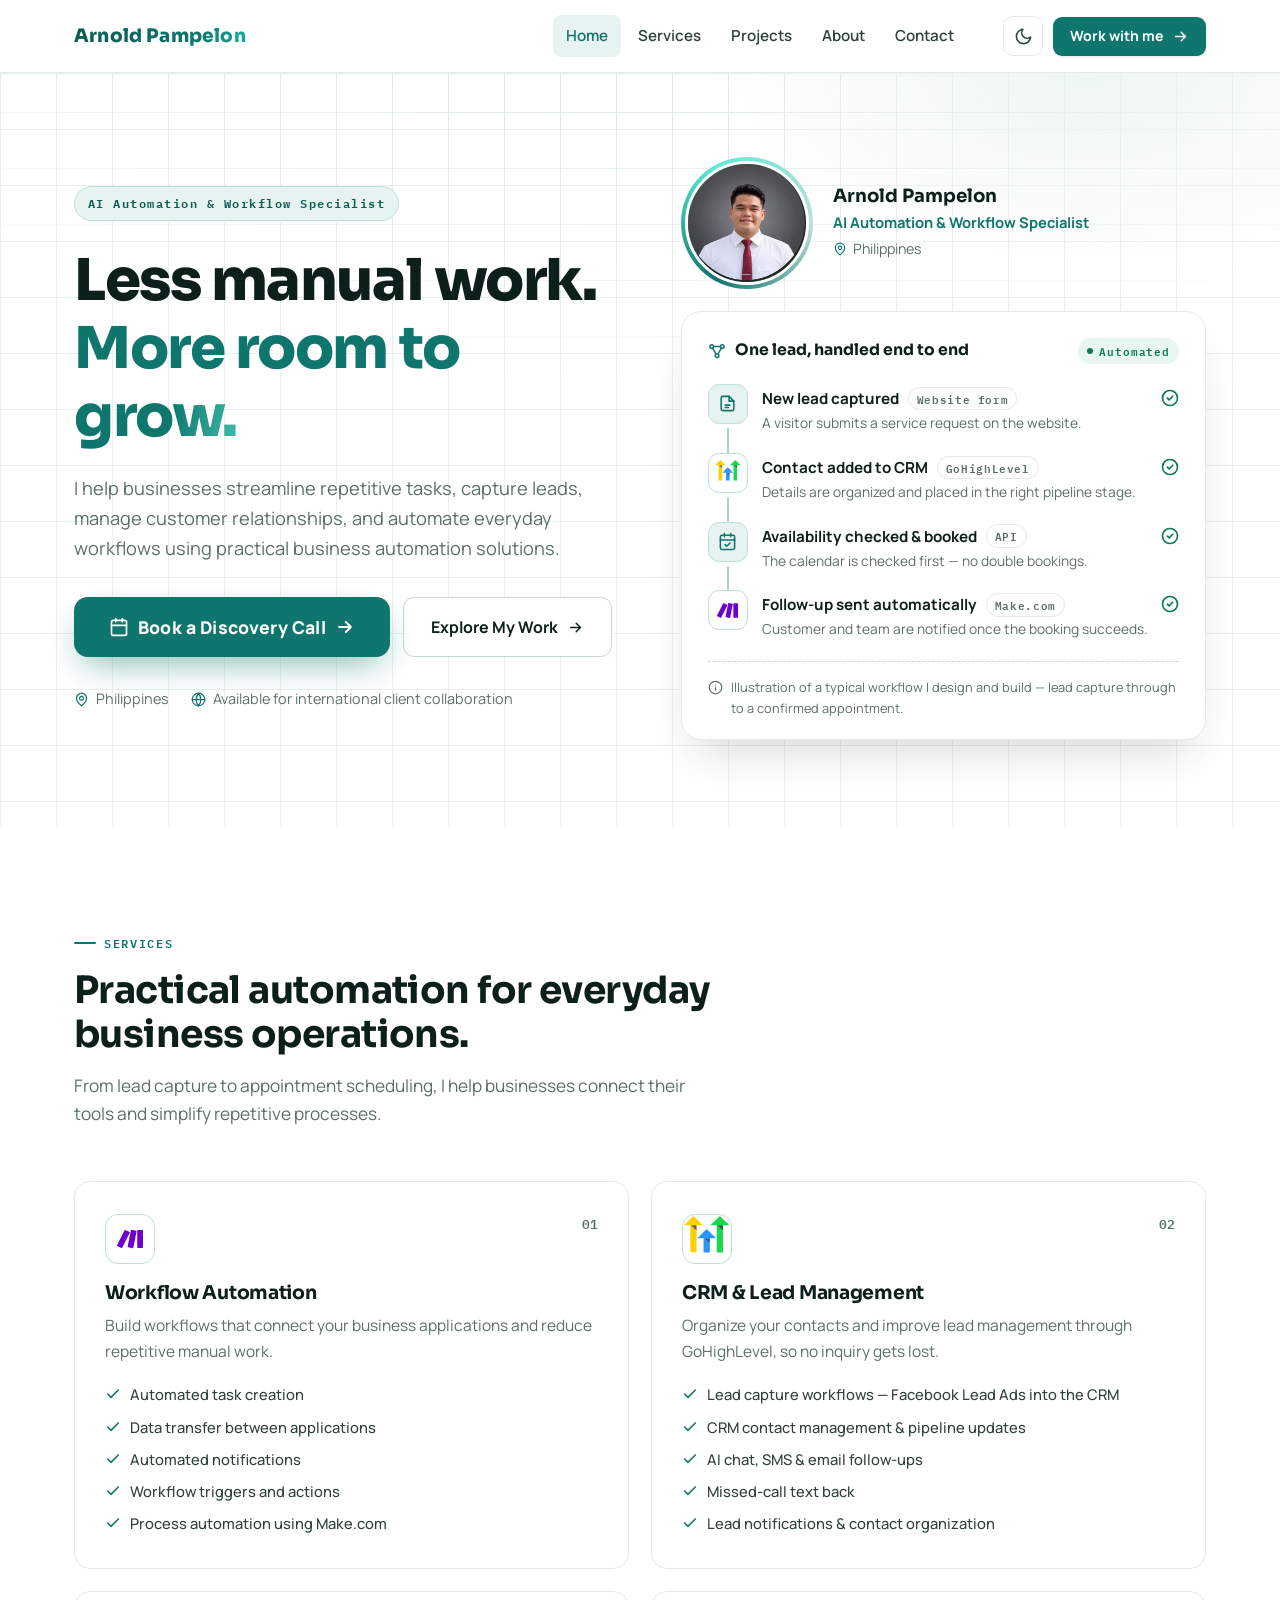
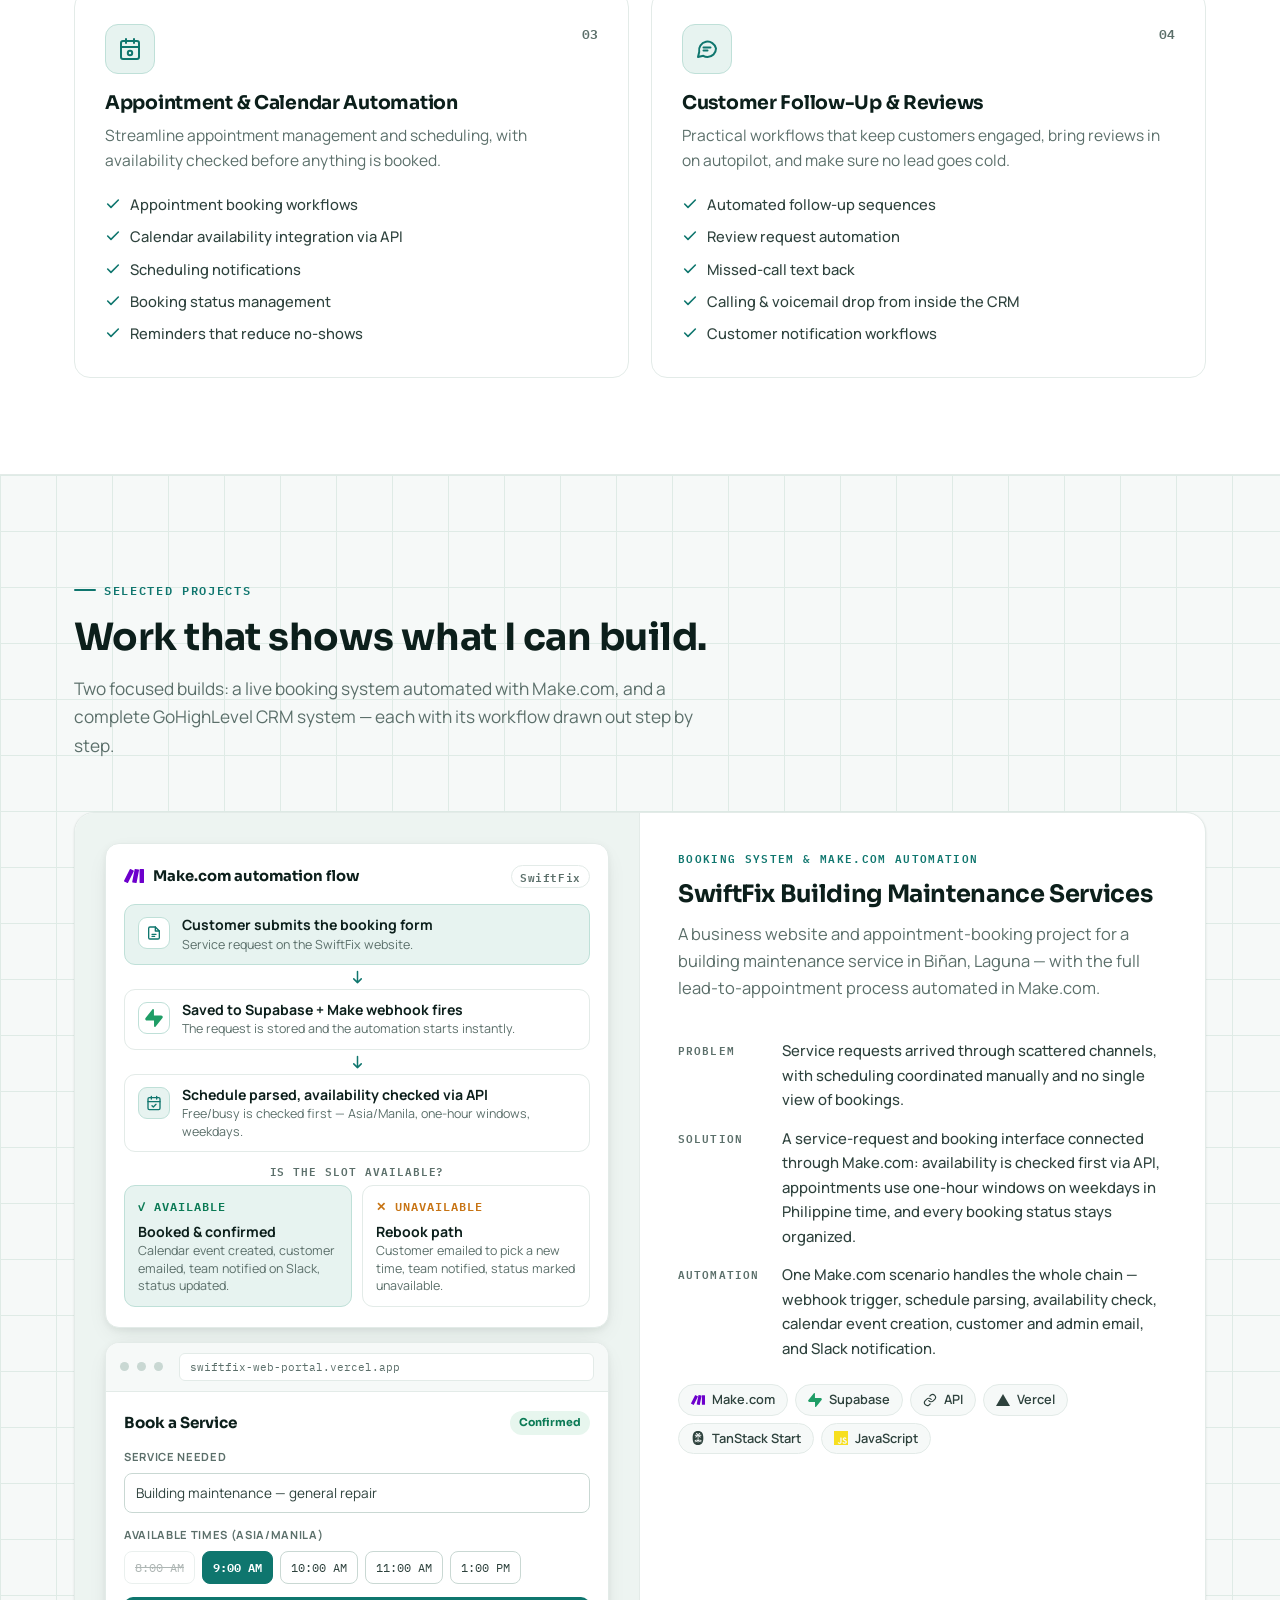
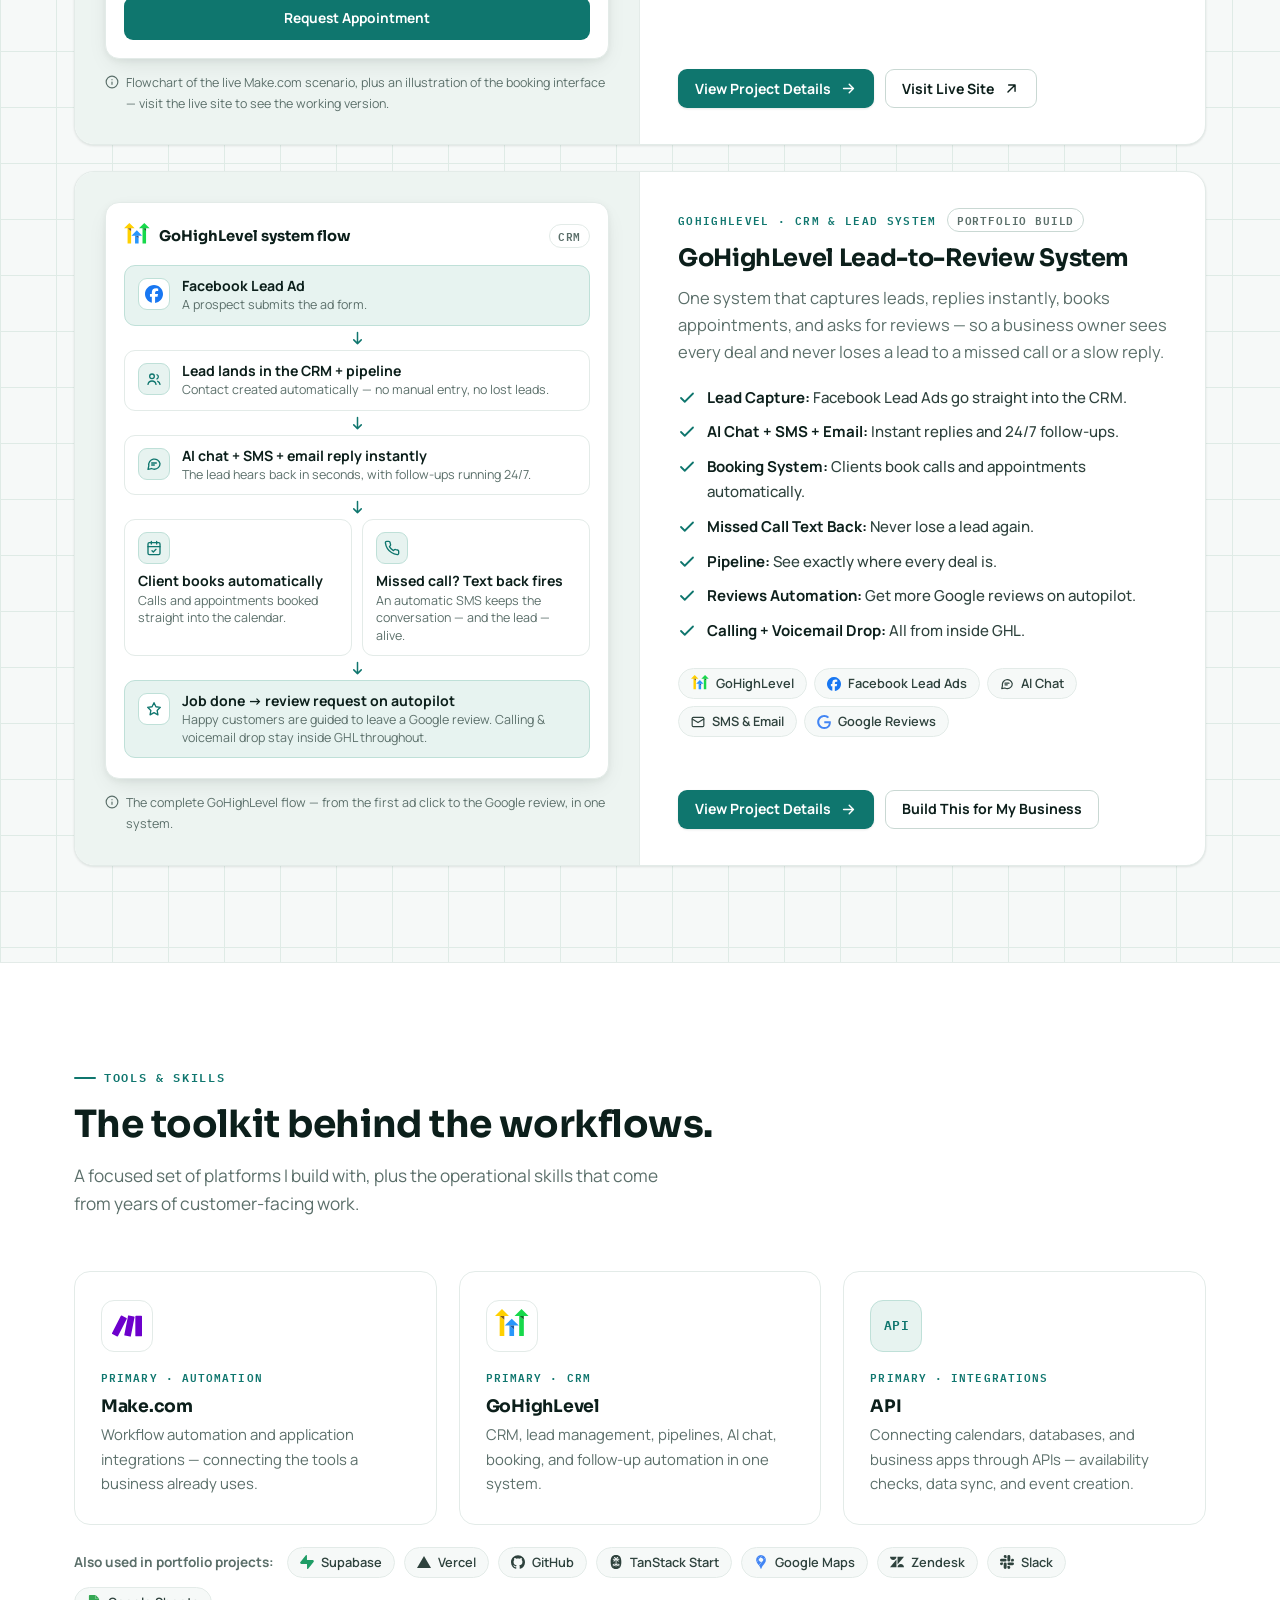
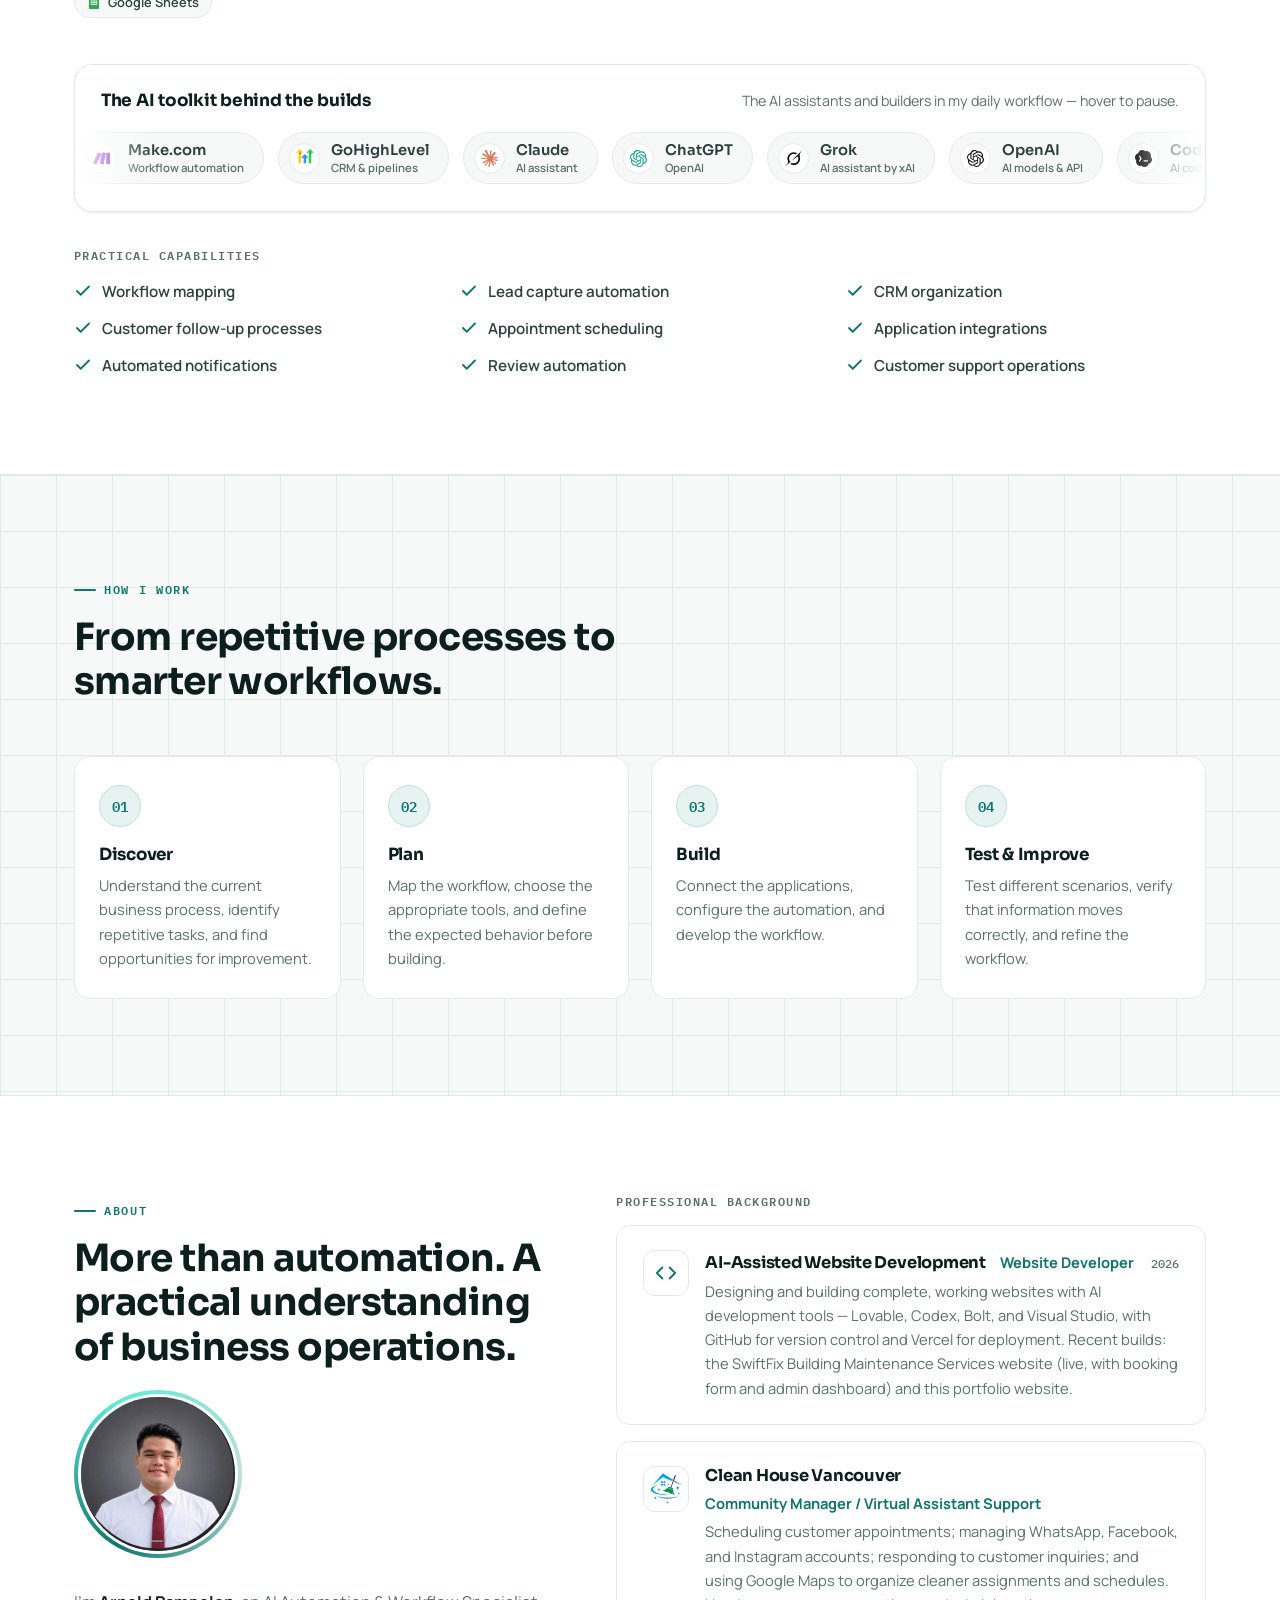
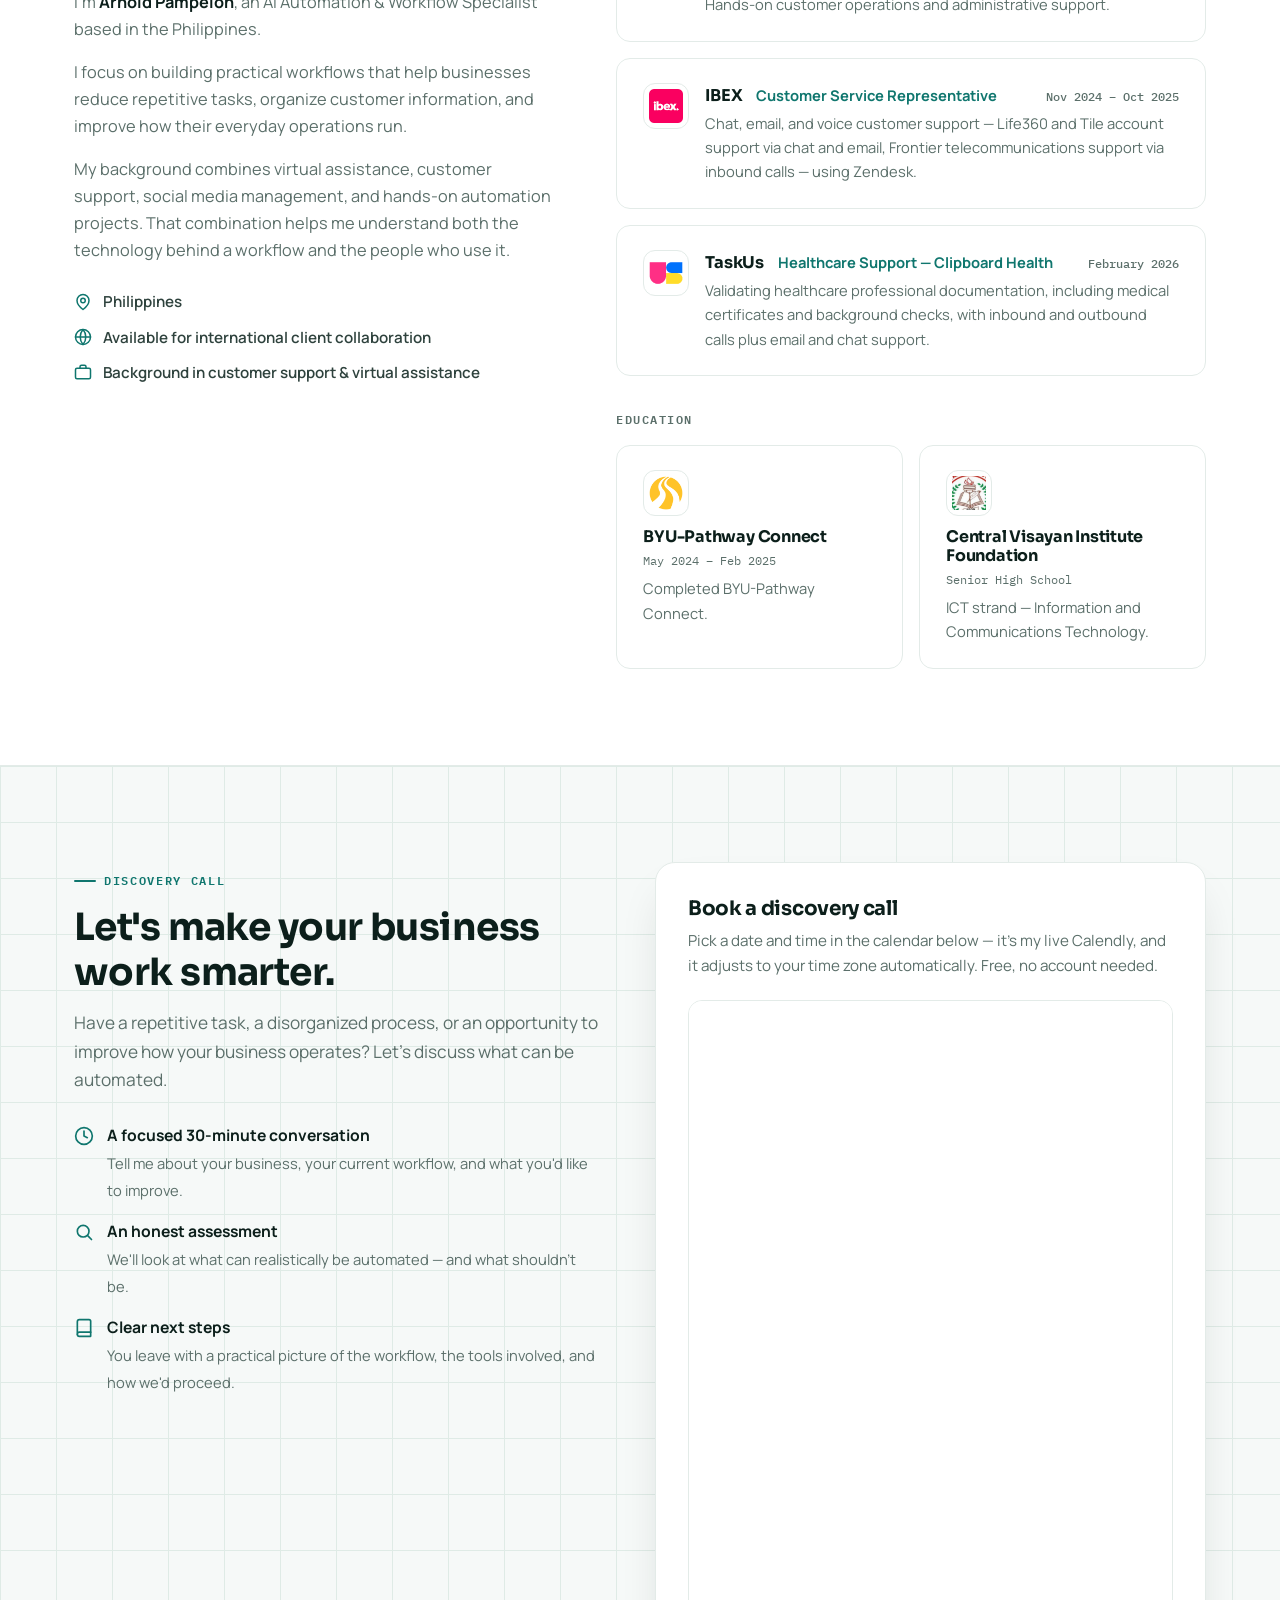
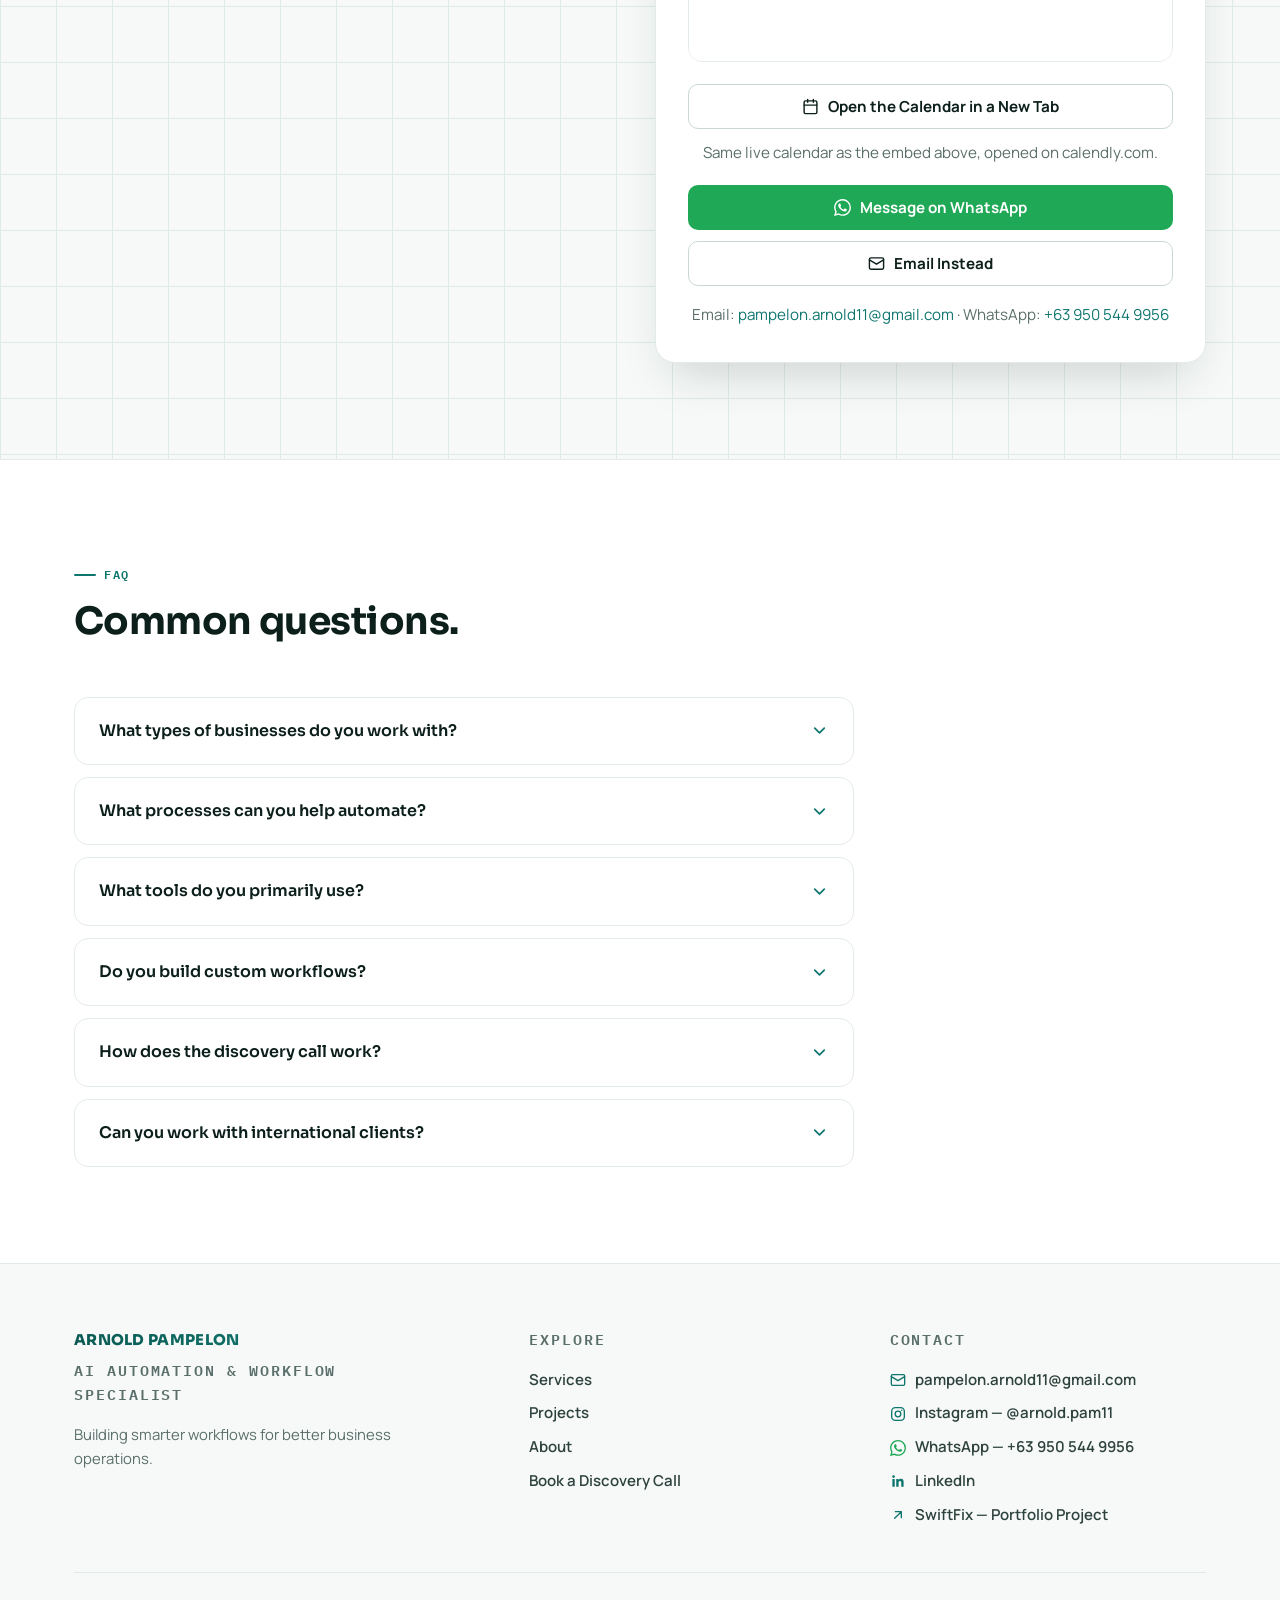
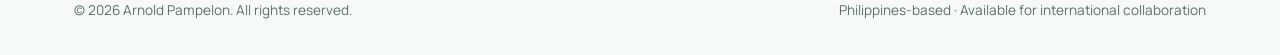
==== commit 2e6e52c0: "Embed Calendly as direct iframe on landing page (fix widget.js embed)" ====
--- a/site/index.html
+++ b/site/index.html
@@ -520,7 +520,7 @@
       .book-note { margin-top: 16px; font-size: .82rem; color: var(--muted); text-align: center; }
       .book-embed { margin-top: 22px; border: 1px solid var(--border); border-radius: 14px; overflow: hidden; background: #fff; }
       .cal-wrap { position: relative; min-height: 660px; }
-      .calendly-inline-widget { position: relative; z-index: 1; min-width: 260px; height: 660px; }
+      .cal-frame { display: block; width: 100%; height: 660px; border: 0; position: relative; z-index: 1; background: #fff; }
       .cal-state { position: absolute; inset: 0; display: grid; place-items: center; padding: 28px; text-align: center; color: #5B6F6A; font-size: .92rem; }
       .cal-state .spin { width: 32px; height: 32px; border-radius: 50%; border: 3px solid #BFE0D8; border-top-color: #0F766E; animation: ringSpin .8s linear infinite; margin: 0 auto 12px; }
       .cal-state .btn { margin-top: 14px; }
@@ -717,8 +717,8 @@
         .hero-ctas .btn { width: 100%; }
         .dlg-inner { padding: 28px 24px; }
         .book-card { padding: 28px 22px; }
-        .calendly-inline-widget { height: 600px; }
-        .cal-wrap { min-height: 600px; }
+        .cal-frame { height: 640px; }
+        .cal-wrap { min-height: 640px; }
         body { font-size: 16px; }
       }
       @media (prefers-reduced-motion: reduce) {
@@ -1371,20 +1371,20 @@
 
             <div class="book-card">
               <h3>Book a discovery call</h3>
-              <p>The fastest way to book: tap the button to open my live Calendly calendar in a new tab and pick any open slot — it adjusts to your time zone automatically. The same calendar is embedded below when your browser allows it.</p>
-              <a class="btn btn-primary btn-lg btn-book-main" href="https://calendly.com/pampelon-arnold11/30min" target="_blank" rel="noopener">
-                <svg viewBox="0 0 24 24" fill="none" stroke="currentColor" stroke-width="2" stroke-linecap="round" stroke-linejoin="round" aria-hidden="true"><rect x="3" y="4" width="18" height="18" rx="2"/><path d="M16 2v4M8 2v4M3 10h18"/></svg>
-                Book a 30-Minute Call
-              </a>
-              <p class="book-alt-note">Opens calendly.com in a new tab — free, no account needed.</p>
+              <p>Pick a date and time in the calendar below — it's my live Calendly, and it adjusts to your time zone automatically. Free, no account needed.</p>
               <div class="book-embed" id="bookingEmbed">
                 <div class="cal-wrap">
                   <div class="cal-state" id="calLoading" role="status">
                     <div><div class="spin" aria-hidden="true"></div>Loading the booking calendar…</div>
                   </div>
-                  <div class="calendly-inline-widget" data-url="https://calendly.com/pampelon-arnold11/30min" style="min-width:260px;height:660px" title="Discovery call booking calendar — Calendly, Arnold Pampelon, 30 minutes"></div>
+                  <iframe class="cal-frame" id="calFrame" src="https://calendly.com/pampelon-arnold11/30min" title="Book a 30-minute discovery call — Calendly calendar for Arnold Pampelon" allow="payment" referrerpolicy="strict-origin-when-cross-origin"></iframe>
                 </div>
               </div>
+              <a class="btn btn-ghost btn-book-main" href="https://calendly.com/pampelon-arnold11/30min" target="_blank" rel="noopener">
+                <svg viewBox="0 0 24 24" fill="none" stroke="currentColor" stroke-width="2" stroke-linecap="round" stroke-linejoin="round" aria-hidden="true"><rect x="3" y="4" width="18" height="18" rx="2"/><path d="M16 2v4M8 2v4M3 10h18"/></svg>
+                Open the Calendar in a New Tab
+              </a>
+              <p class="book-alt-note">Same live calendar as the embed above, opened on calendly.com.</p>
               <div class="cal-fallback" id="calFallback" hidden>
                 <p>The embedded calendar couldn't load in this view — no problem. The button below opens the same live calendar in a new tab:</p>
                 <a class="btn btn-primary" href="https://calendly.com/pampelon-arnold11/30min" target="_blank" rel="noopener">
@@ -1611,18 +1611,19 @@
           mqTrack.appendChild(mqClone);
         }
 
-        /* ---------- Booking embed (Calendly inline widget) ----------
-           The primary booking path is the "Book a 30-Minute Call" button
-           (opens Calendly in a new tab). The inline widget below it is a
-           bonus: Calendly posts a message event once it truly renders,
-           which is the success signal we trust. If that signal never
-           arrives, the whole embed is swapped for the fallback panel so a
-           broken grey box is never what the visitor sees. */
+        /* ---------- Booking embed (Calendly inline iframe) ----------
+           The calendar is embedded directly as an iframe pointing at the
+           live Calendly booking page — the same calendar the "Open the
+           Calendar in a New Tab" button opens — with no dependency on
+           Calendly's external widget script. Success is signalled by the
+           iframe's own load event, or by a calendly.* postMessage once
+           the calendar truly renders. If neither arrives, the embed is
+           swapped for the fallback panel so a broken grey box is never
+           what the visitor is left with. */
         var calLoading = document.getElementById("calLoading");
         var calEmbed = document.getElementById("bookingEmbed");
         var calFallback = document.getElementById("calFallback");
-        var calWidget = document.querySelector(".calendly-inline-widget");
-        if (calWidget && BOOKING_URL) calWidget.setAttribute("data-url", BOOKING_URL);
+        var calFrame = document.getElementById("calFrame");
         var calLoaded = false;
         var calFailed = false;
         function calReady() {
@@ -1634,6 +1635,7 @@
             if (calFallback) calFallback.hidden = true;
           }
         }
+        if (calFrame) calFrame.addEventListener("load", calReady);
         window.addEventListener("message", function (ev) {
           if (ev.origin && ev.origin.indexOf("calendly.com") !== -1 && ev.data && typeof ev.data.event === "string" && ev.data.event.indexOf("calendly.") === 0) {
             calReady();
@@ -1645,7 +1647,7 @@
             if (calEmbed) calEmbed.hidden = true;
             if (calFallback) calFallback.hidden = false;
           }
-        }, 12000);
+        }, 15000);
 
         /* ---------- Scroll reveal animations (both directions) ---------- */
         function tagReveal(sel, fx, stagger) {
@@ -1745,6 +1747,5 @@
         document.getElementById("year").textContent = new Date().getFullYear();
       })();
     </script>
-    <script src="https://assets.calendly.com/assets/external/widget.js" async></script>
   </body>
 </html>
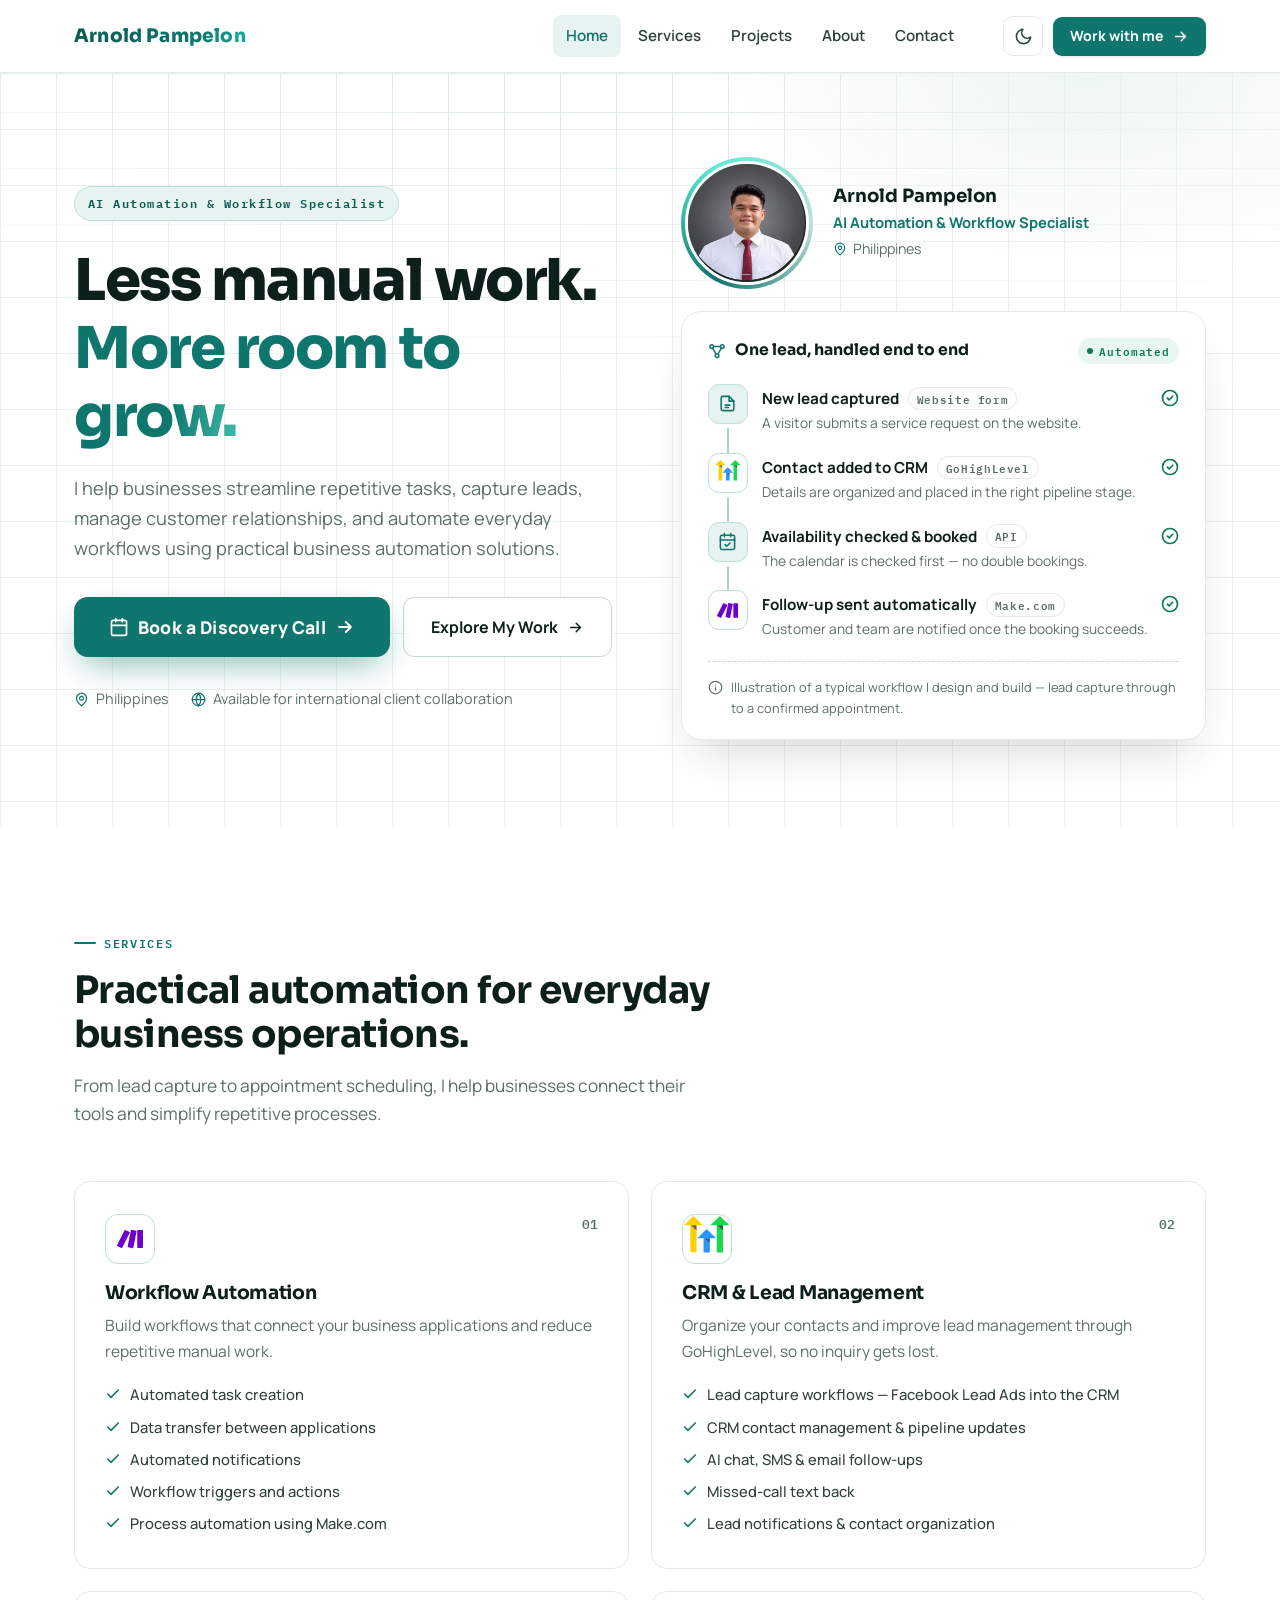
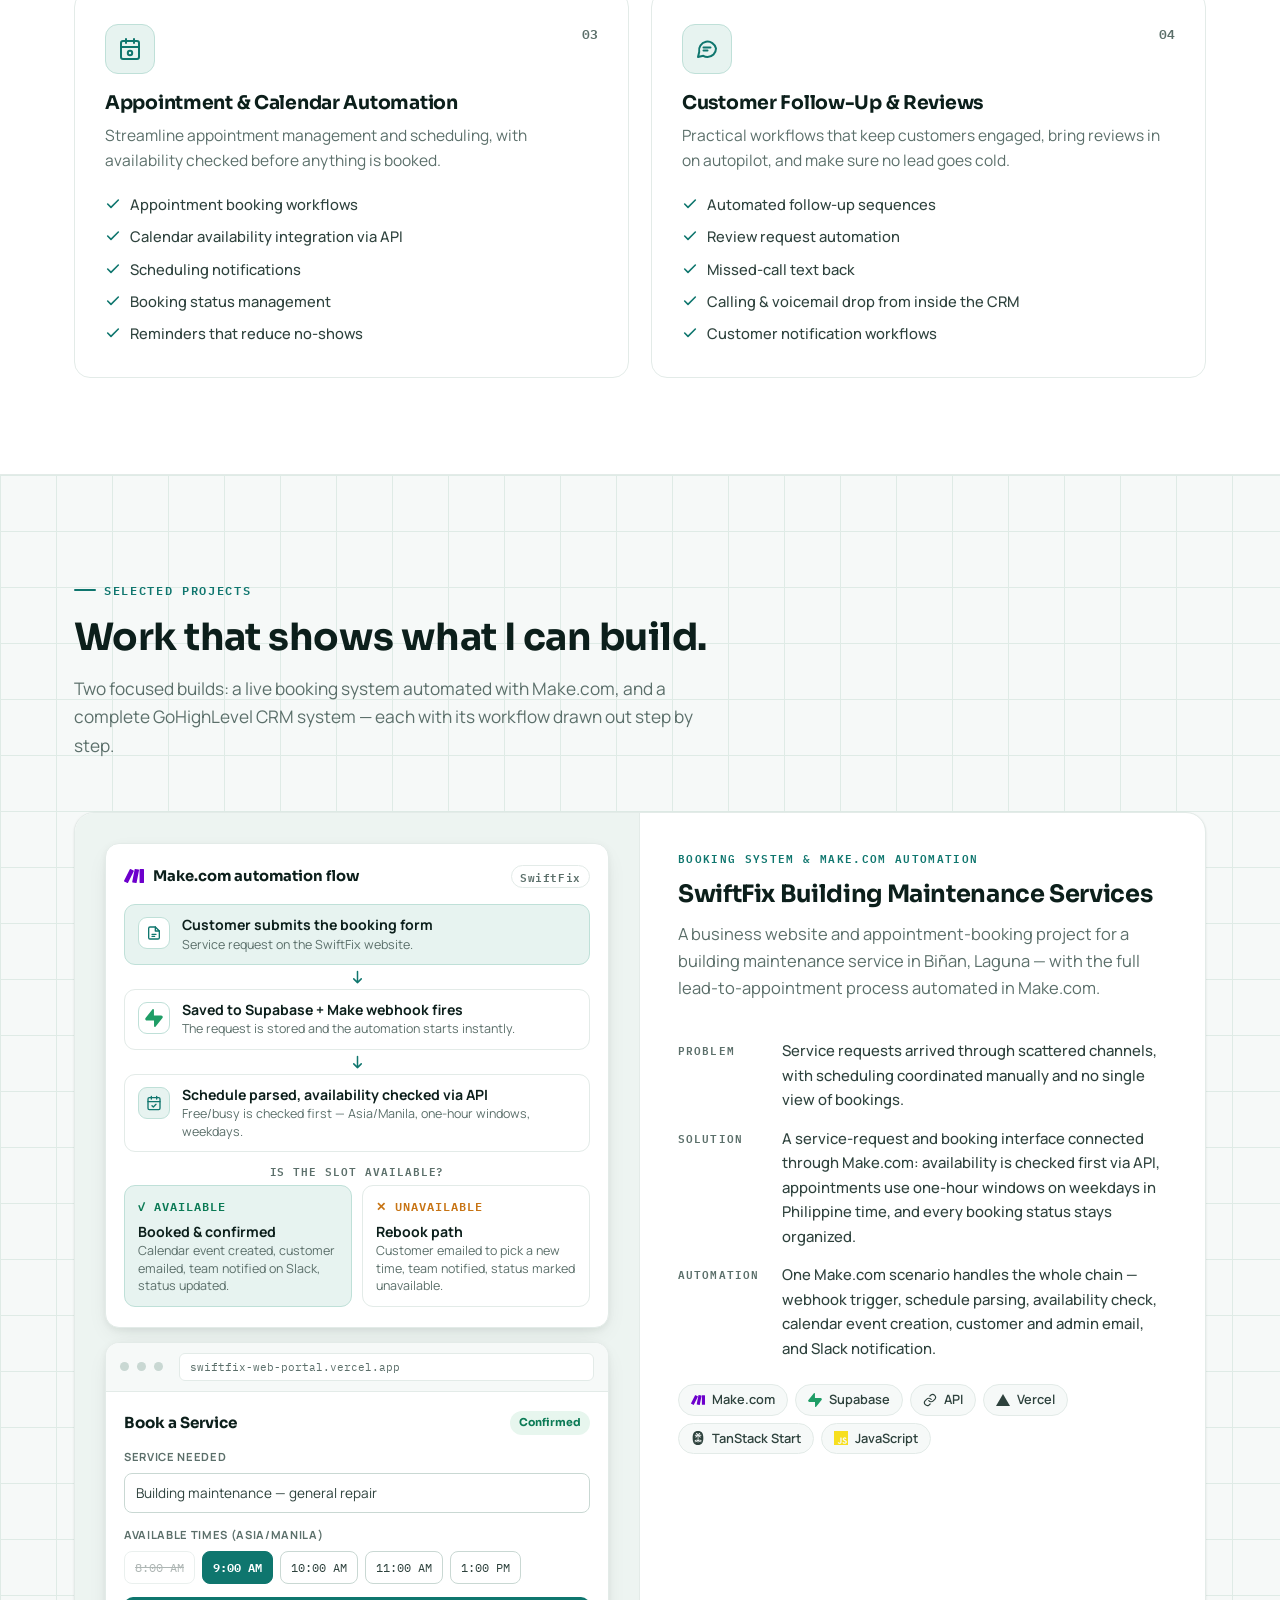
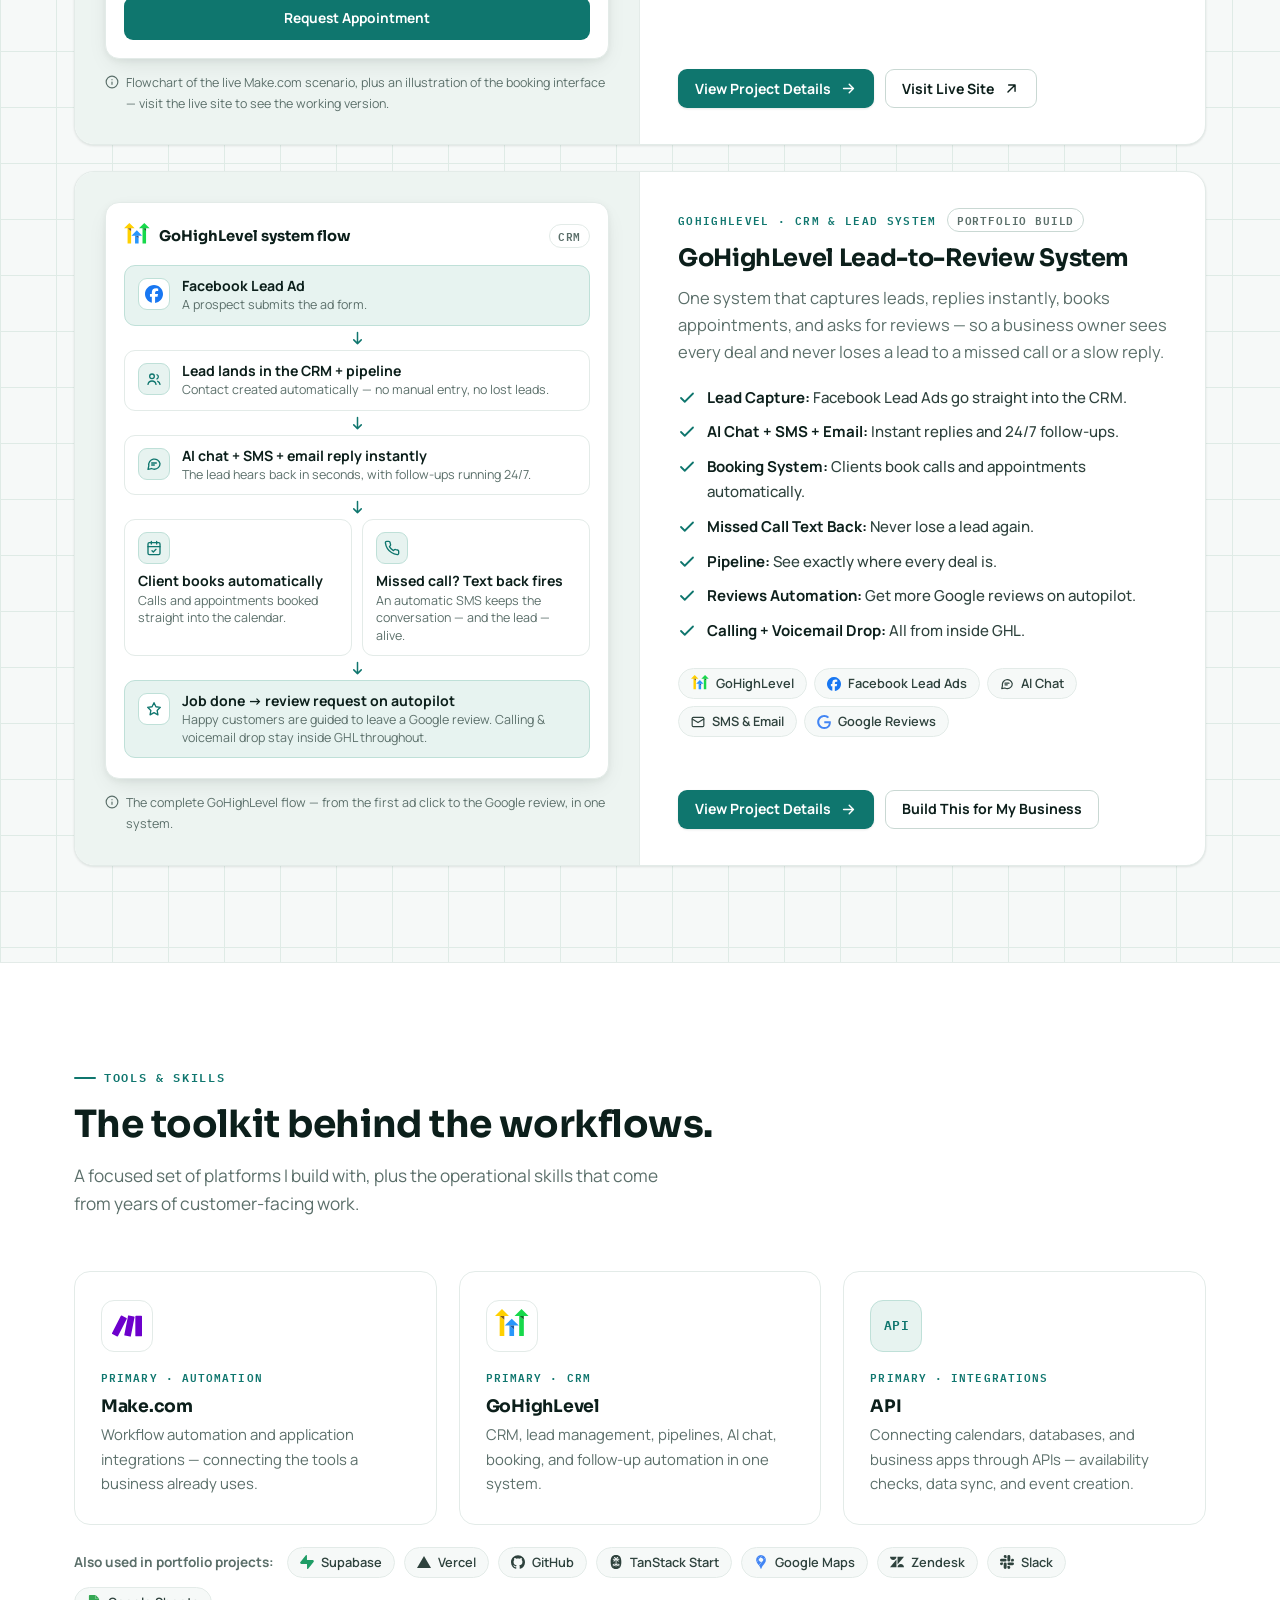
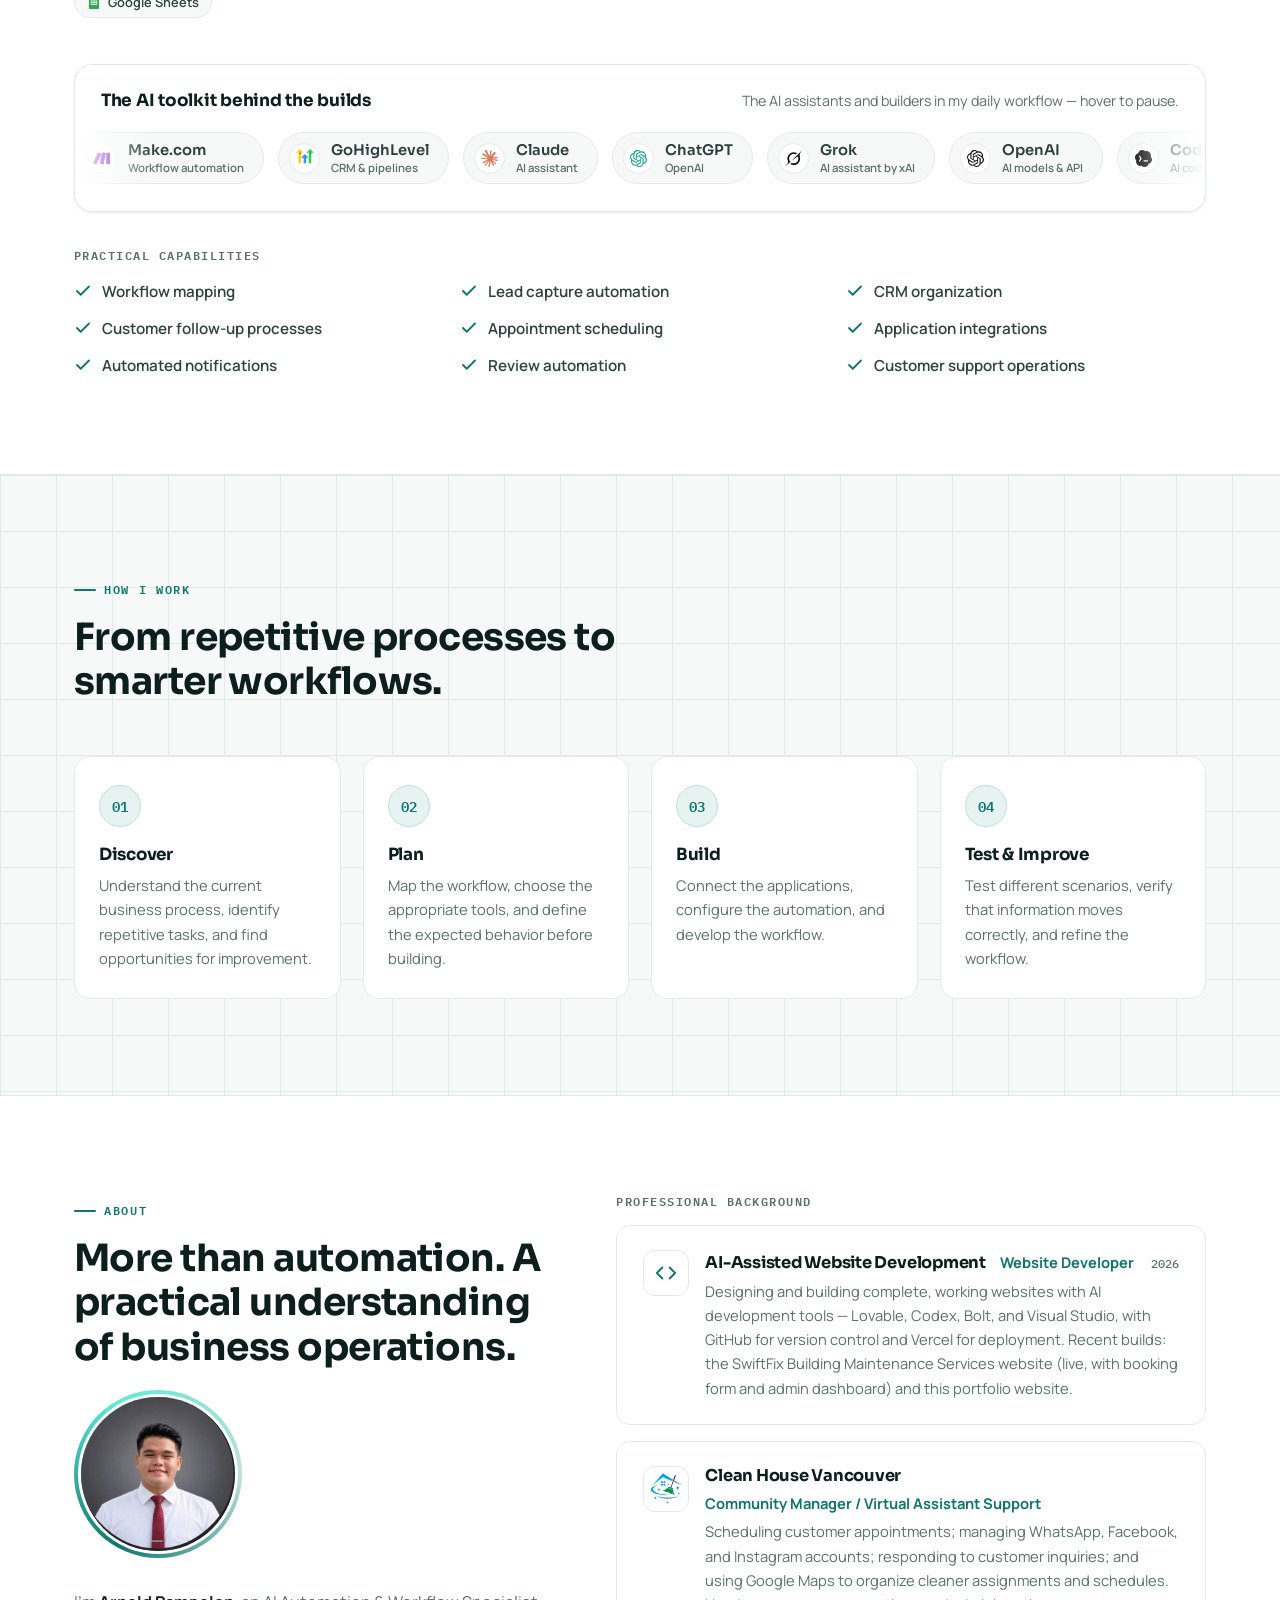
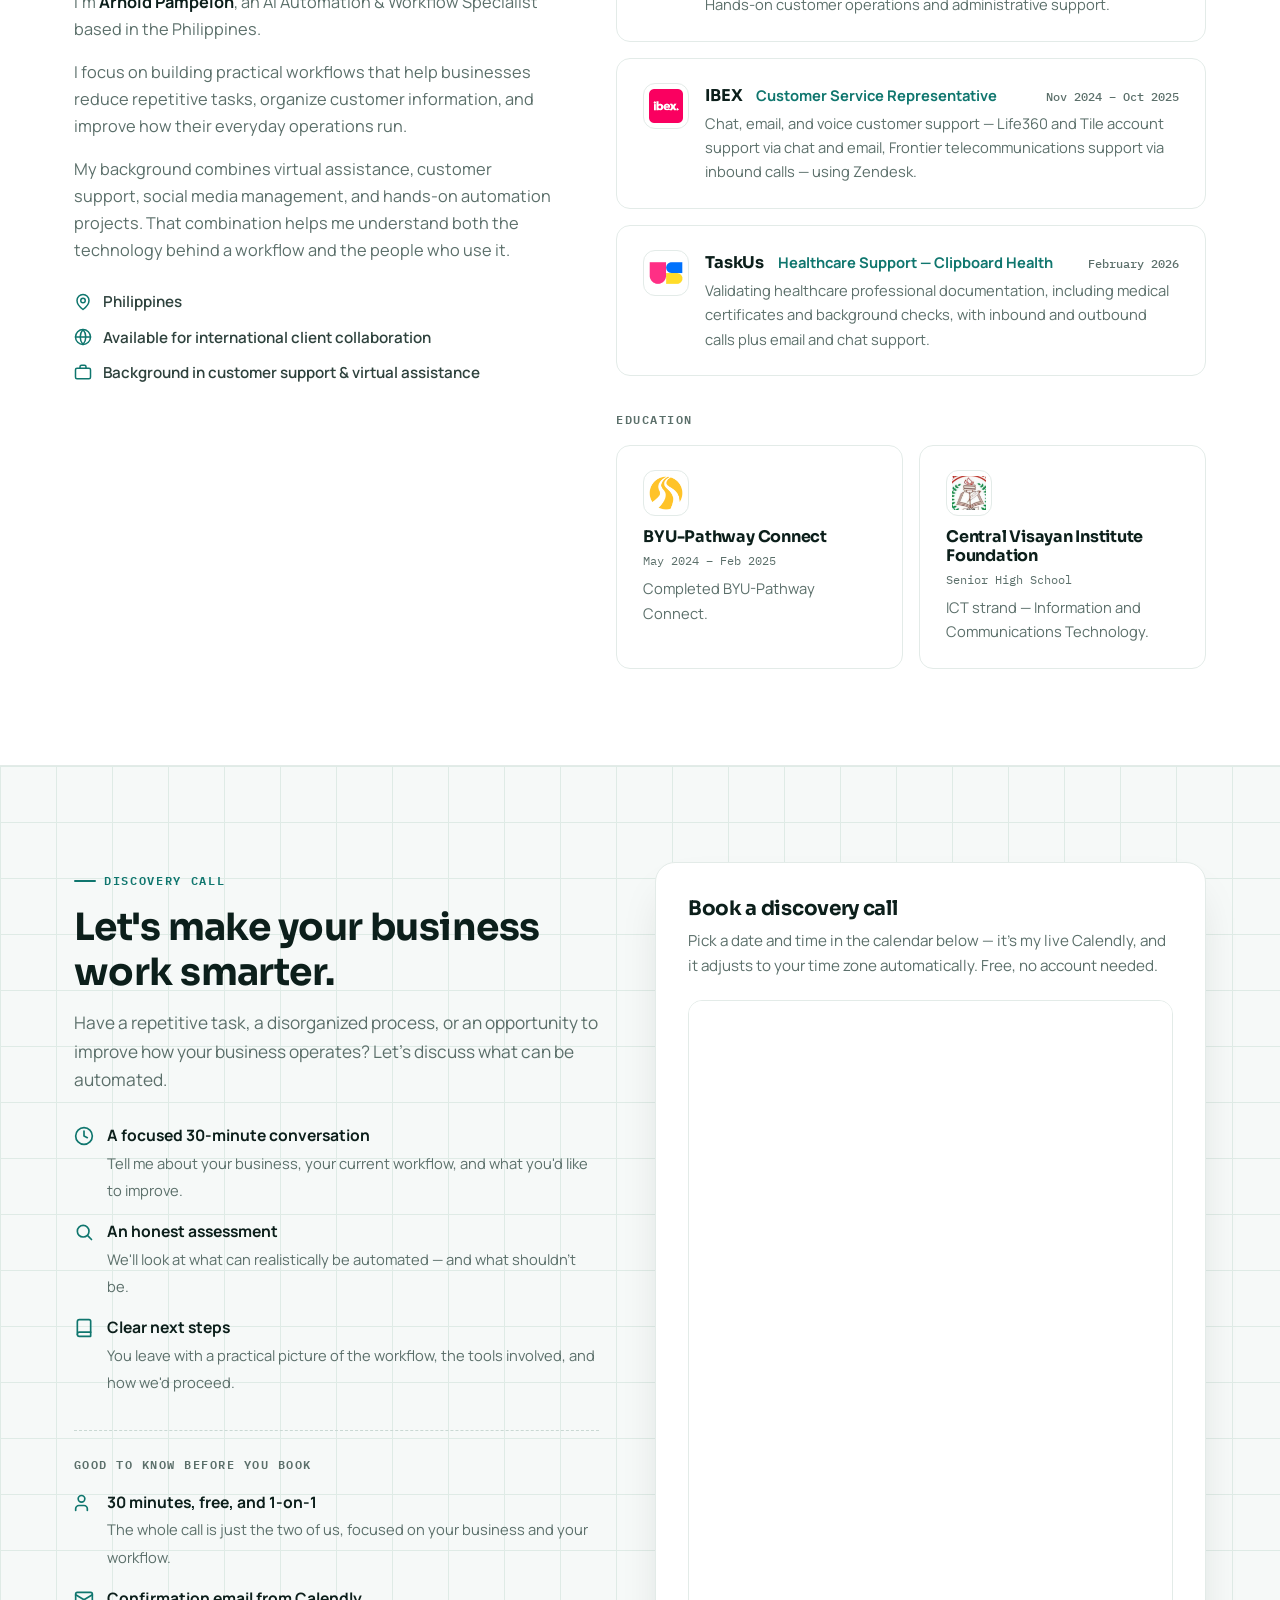
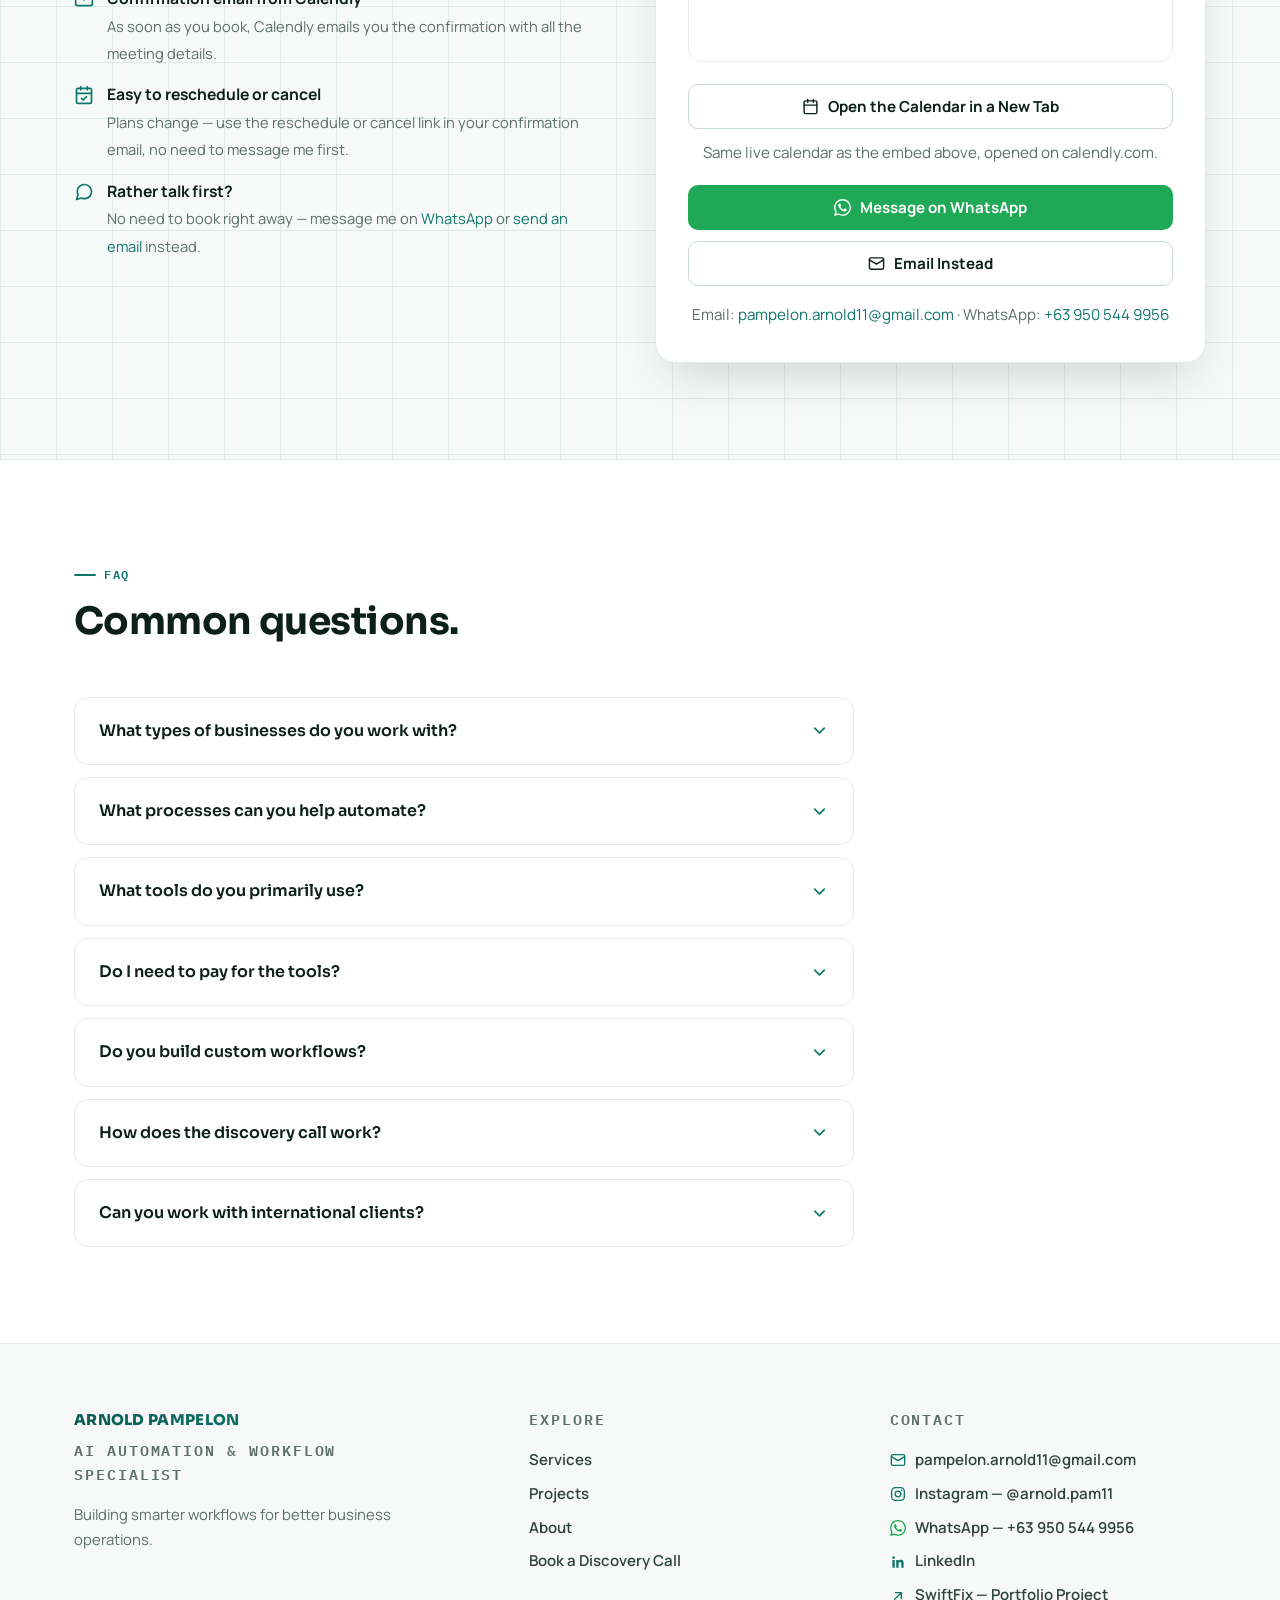
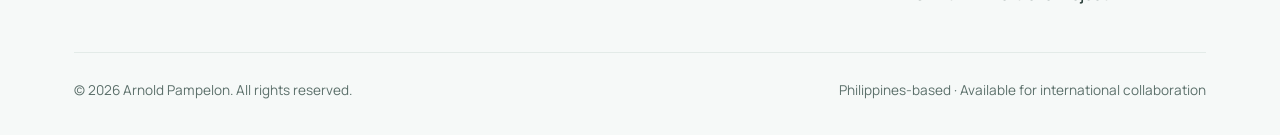
==== commit 2d4a4741: "Add booking logistics and FAQ on tool subscription costs" ====
--- a/site/index.html
+++ b/site/index.html
@@ -505,6 +505,12 @@
       /* ============ BOOKING / CONTACT ============ */
       .book-grid { display: grid; grid-template-columns: 1fr 1.05fr; gap: 56px; align-items: start; }
       .book-points { display: grid; gap: 16px; margin-top: 28px; }
+      .book-logistics-label {
+        font-family: "IBM Plex Mono", monospace; font-size: .72rem; font-weight: 600;
+        letter-spacing: .13em; text-transform: uppercase; color: var(--muted);
+        margin-top: 34px; padding-top: 24px; border-top: 1px dashed var(--border-strong);
+      }
+      .book-points.book-logistics { margin-top: 16px; }
       .book-point { display: flex; gap: 13px; }
       .book-point svg { width: 20px; height: 20px; color: var(--accent); flex-shrink: 0; margin-top: 3px; }
       .book-point b { display: block; font-size: .98rem; }
@@ -1367,6 +1373,25 @@
                   <div><b>Clear next steps</b><span>You leave with a practical picture of the workflow, the tools involved, and how we'd proceed.</span></div>
                 </div>
               </div>
+              <p class="book-logistics-label">Good to know before you book</p>
+              <div class="book-points book-logistics">
+                <div class="book-point">
+                  <svg viewBox="0 0 24 24" fill="none" stroke="currentColor" stroke-width="2" stroke-linecap="round" stroke-linejoin="round" aria-hidden="true"><path d="M16 21v-2a4 4 0 0 0-4-4H6a4 4 0 0 0-4 4v2"/><circle cx="9" cy="7" r="4"/></svg>
+                  <div><b>30 minutes, free, and 1-on-1</b><span>The whole call is just the two of us, focused on your business and your workflow.</span></div>
+                </div>
+                <div class="book-point">
+                  <svg viewBox="0 0 24 24" fill="none" stroke="currentColor" stroke-width="2" stroke-linecap="round" stroke-linejoin="round" aria-hidden="true"><rect x="2" y="4" width="20" height="16" rx="2"/><path d="m22 7-10 6L2 7"/></svg>
+                  <div><b>Confirmation email from Calendly</b><span>As soon as you book, Calendly emails you the confirmation with all the meeting details.</span></div>
+                </div>
+                <div class="book-point">
+                  <svg viewBox="0 0 24 24" fill="none" stroke="currentColor" stroke-width="2" stroke-linecap="round" stroke-linejoin="round" aria-hidden="true"><rect x="3" y="4" width="18" height="18" rx="2"/><path d="M16 2v4M8 2v4M3 10h18"/><path d="m9 16 2 2 4-4"/></svg>
+                  <div><b>Easy to reschedule or cancel</b><span>Plans change — use the reschedule or cancel link in your confirmation email, no need to message me first.</span></div>
+                </div>
+                <div class="book-point">
+                  <svg viewBox="0 0 24 24" fill="none" stroke="currentColor" stroke-width="2" stroke-linecap="round" stroke-linejoin="round" aria-hidden="true"><path d="M21 11.5a8.38 8.38 0 0 1-.9 3.8 8.5 8.5 0 0 1-7.6 4.7 8.38 8.38 0 0 1-3.8-.9L3 21l1.9-5.7a8.38 8.38 0 0 1-.9-3.8 8.5 8.5 0 0 1 4.7-7.6 8.38 8.38 0 0 1 3.8-.9h.5a8.48 8.48 0 0 1 8 8v.5z"/></svg>
+                  <div><b>Rather talk first?</b><span>No need to book right away — message me on <a href="https://wa.me/639505449956?text=Hi%20Arnold%2C%20I%27d%20like%20to%20ask%20about%20automating%20a%20workflow%20for%20my%20business." target="_blank" rel="noopener">WhatsApp</a> or <a href="mailto:pampelon.arnold11@gmail.com">send an email</a> instead.</span></div>
+                </div>
+              </div>
             </div>
 
             <div class="book-card">
@@ -1427,6 +1452,10 @@
             <details class="faq">
               <summary>What tools do you primarily use?<span class="chev"><svg viewBox="0 0 24 24" fill="none" stroke="currentColor" stroke-width="2.2" stroke-linecap="round" stroke-linejoin="round" aria-hidden="true"><path d="m6 9 6 6 6-6"/></svg></span></summary>
               <div class="faq-body">Make.com for workflow automation and integrations, GoHighLevel for CRM and lead management, and APIs for connecting calendars, databases, and other business apps. Portfolio projects have also used Supabase, Vercel, GitHub, and Google Sheets — the right tool depends on your existing setup.</div>
+            </details>
+            <details class="faq">
+              <summary>Do I need to pay for the tools?<span class="chev"><svg viewBox="0 0 24 24" fill="none" stroke="currentColor" stroke-width="2.2" stroke-linecap="round" stroke-linejoin="round" aria-hidden="true"><path d="m6 9 6 6 6-6"/></svg></span></summary>
+              <div class="faq-body">For the tools themselves, yes — you keep and pay for your own subscriptions, such as Make.com and GoHighLevel, along with any other tools your business already uses or needs. I build the automations and workflows on top of your accounts, so everything stays under your ownership and control. On the discovery call, we'll go over exactly which subscriptions your specific build needs before anything starts.</div>
             </details>
             <details class="faq">
               <summary>Do you build custom workflows?<span class="chev"><svg viewBox="0 0 24 24" fill="none" stroke="currentColor" stroke-width="2.2" stroke-linecap="round" stroke-linejoin="round" aria-hidden="true"><path d="m6 9 6 6 6-6"/></svg></span></summary>
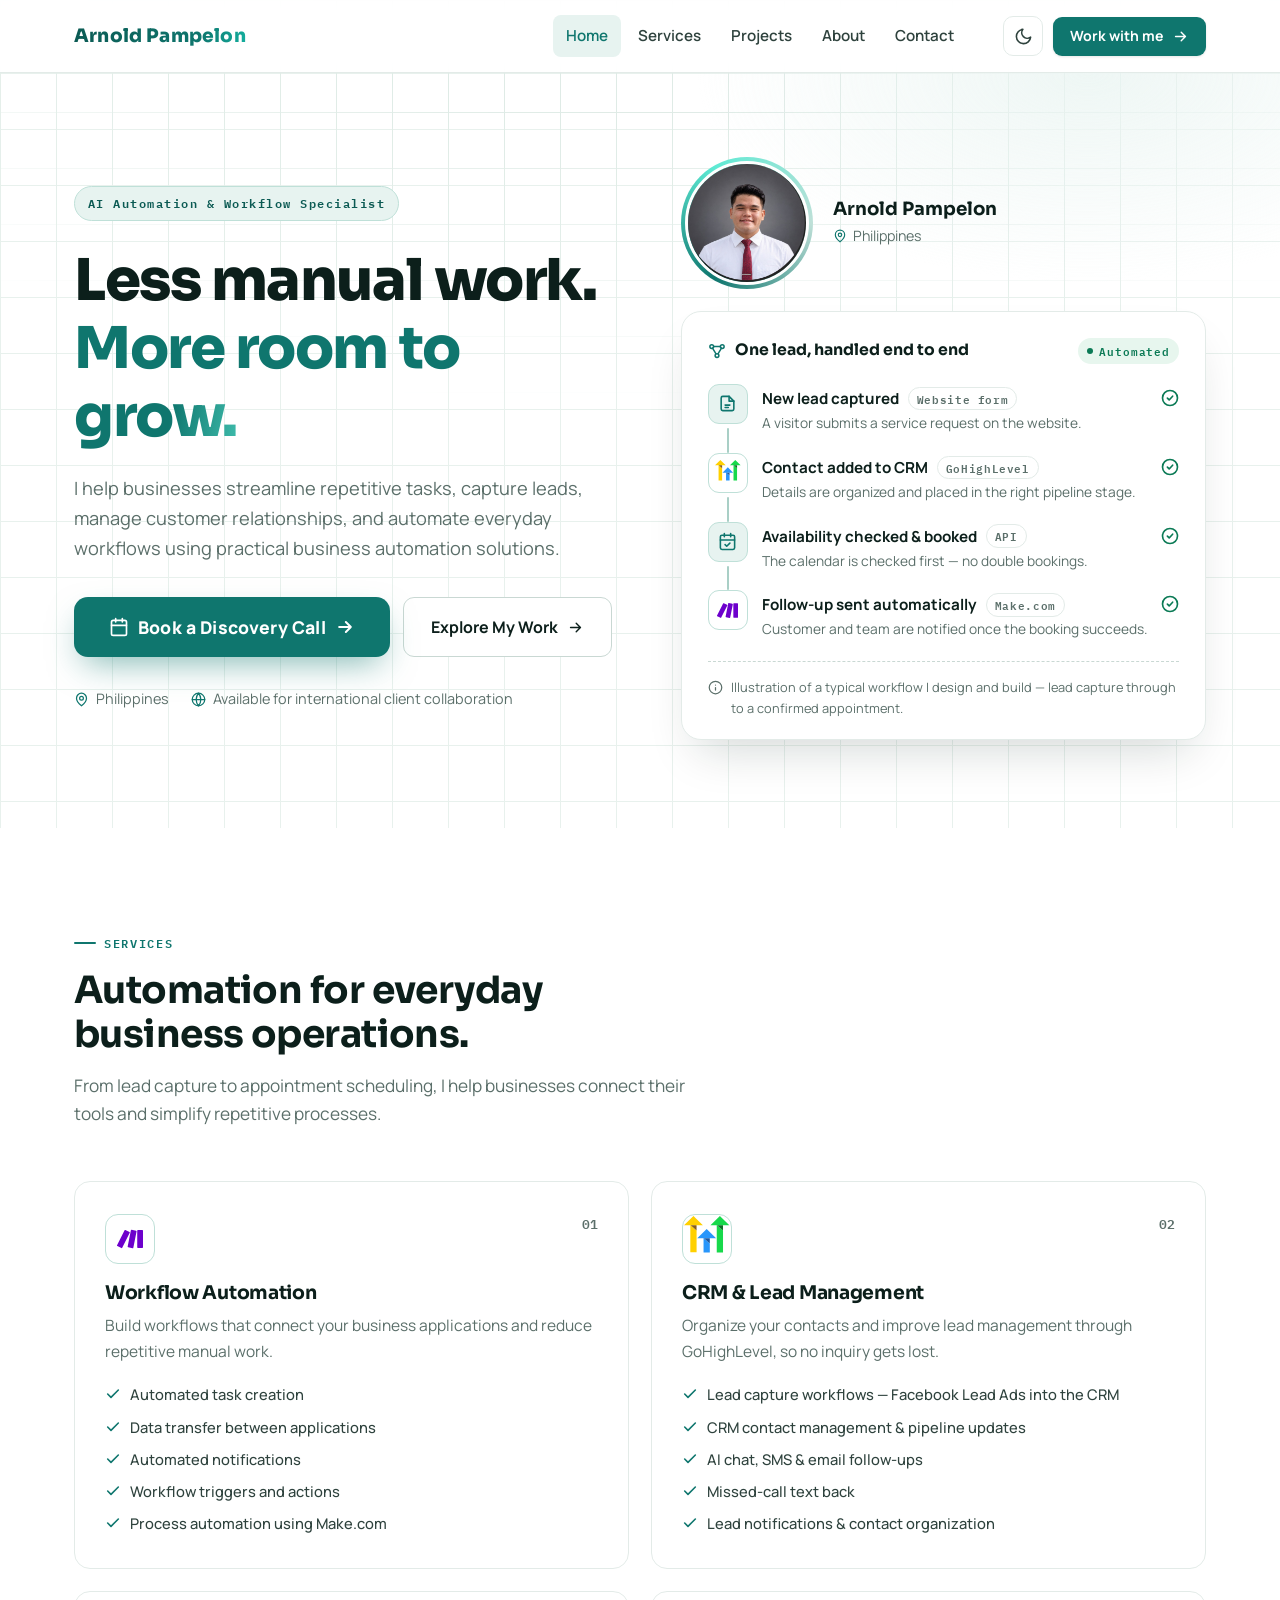
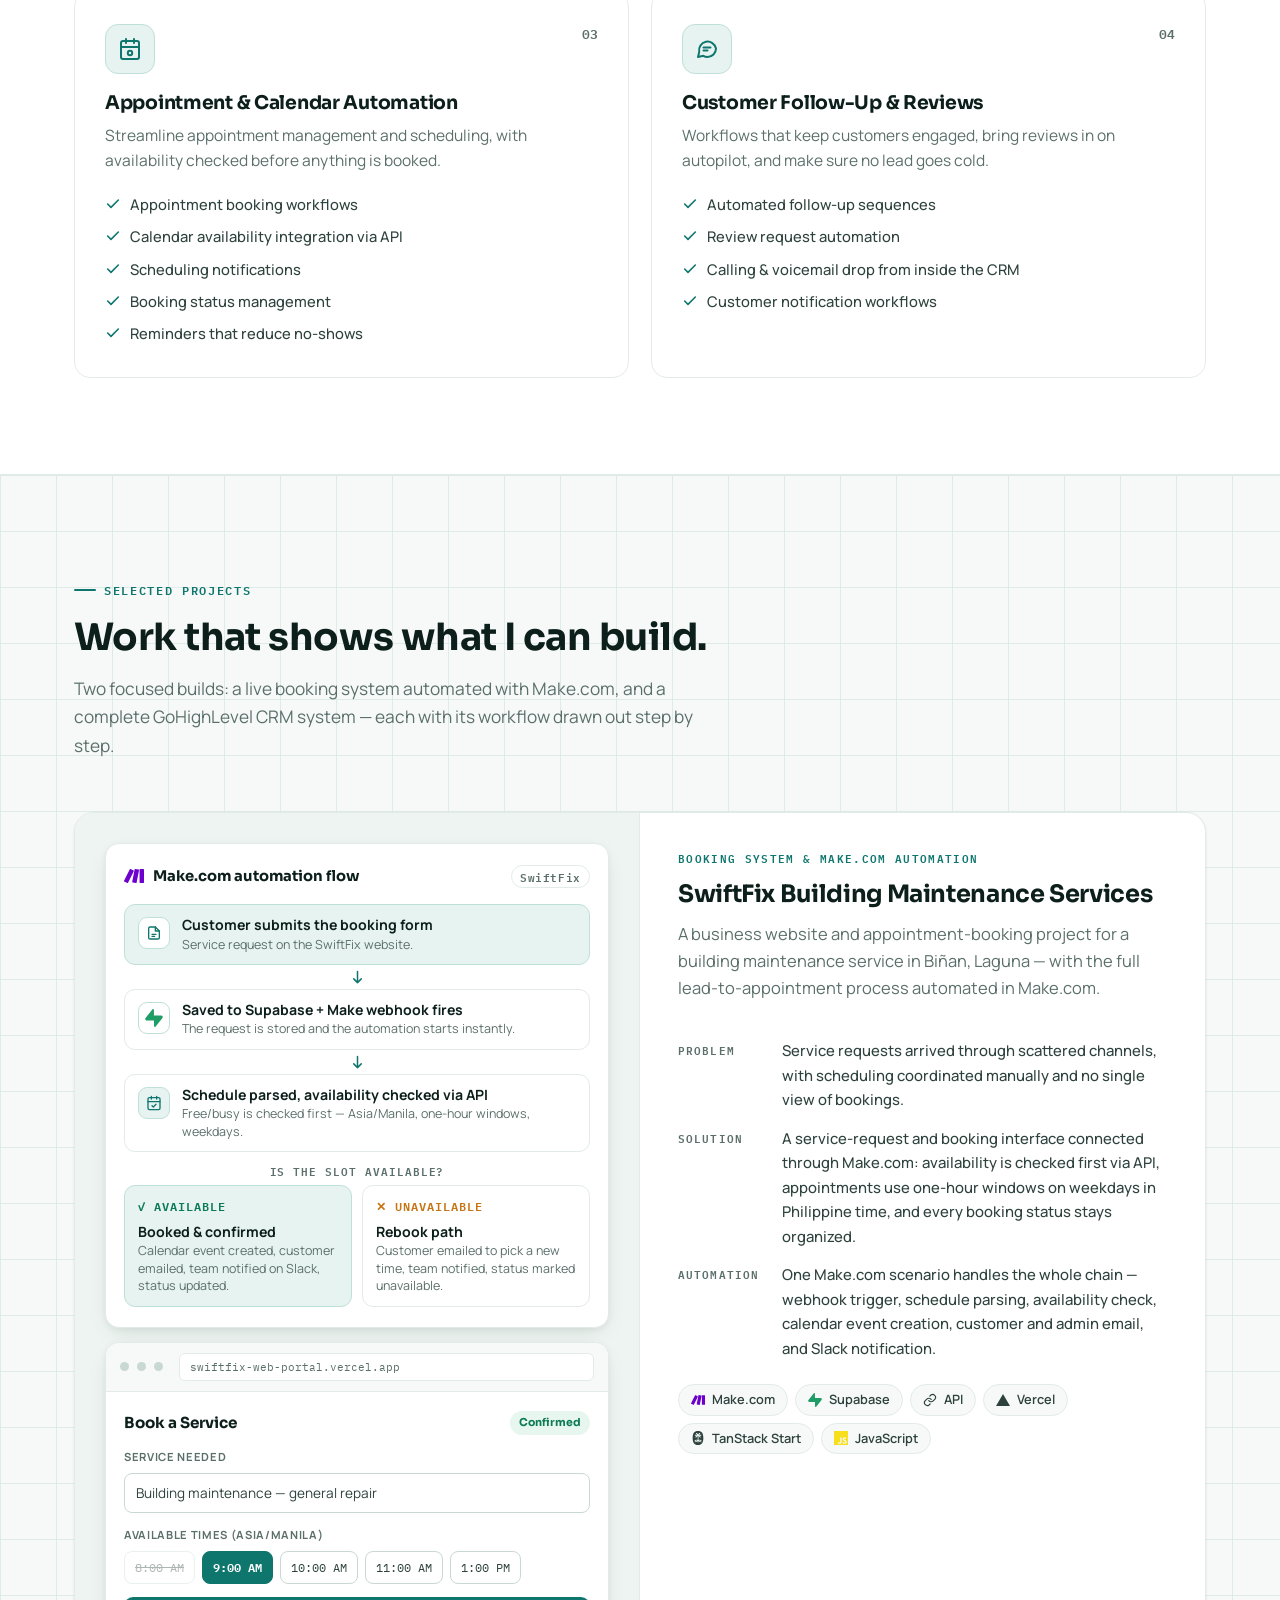
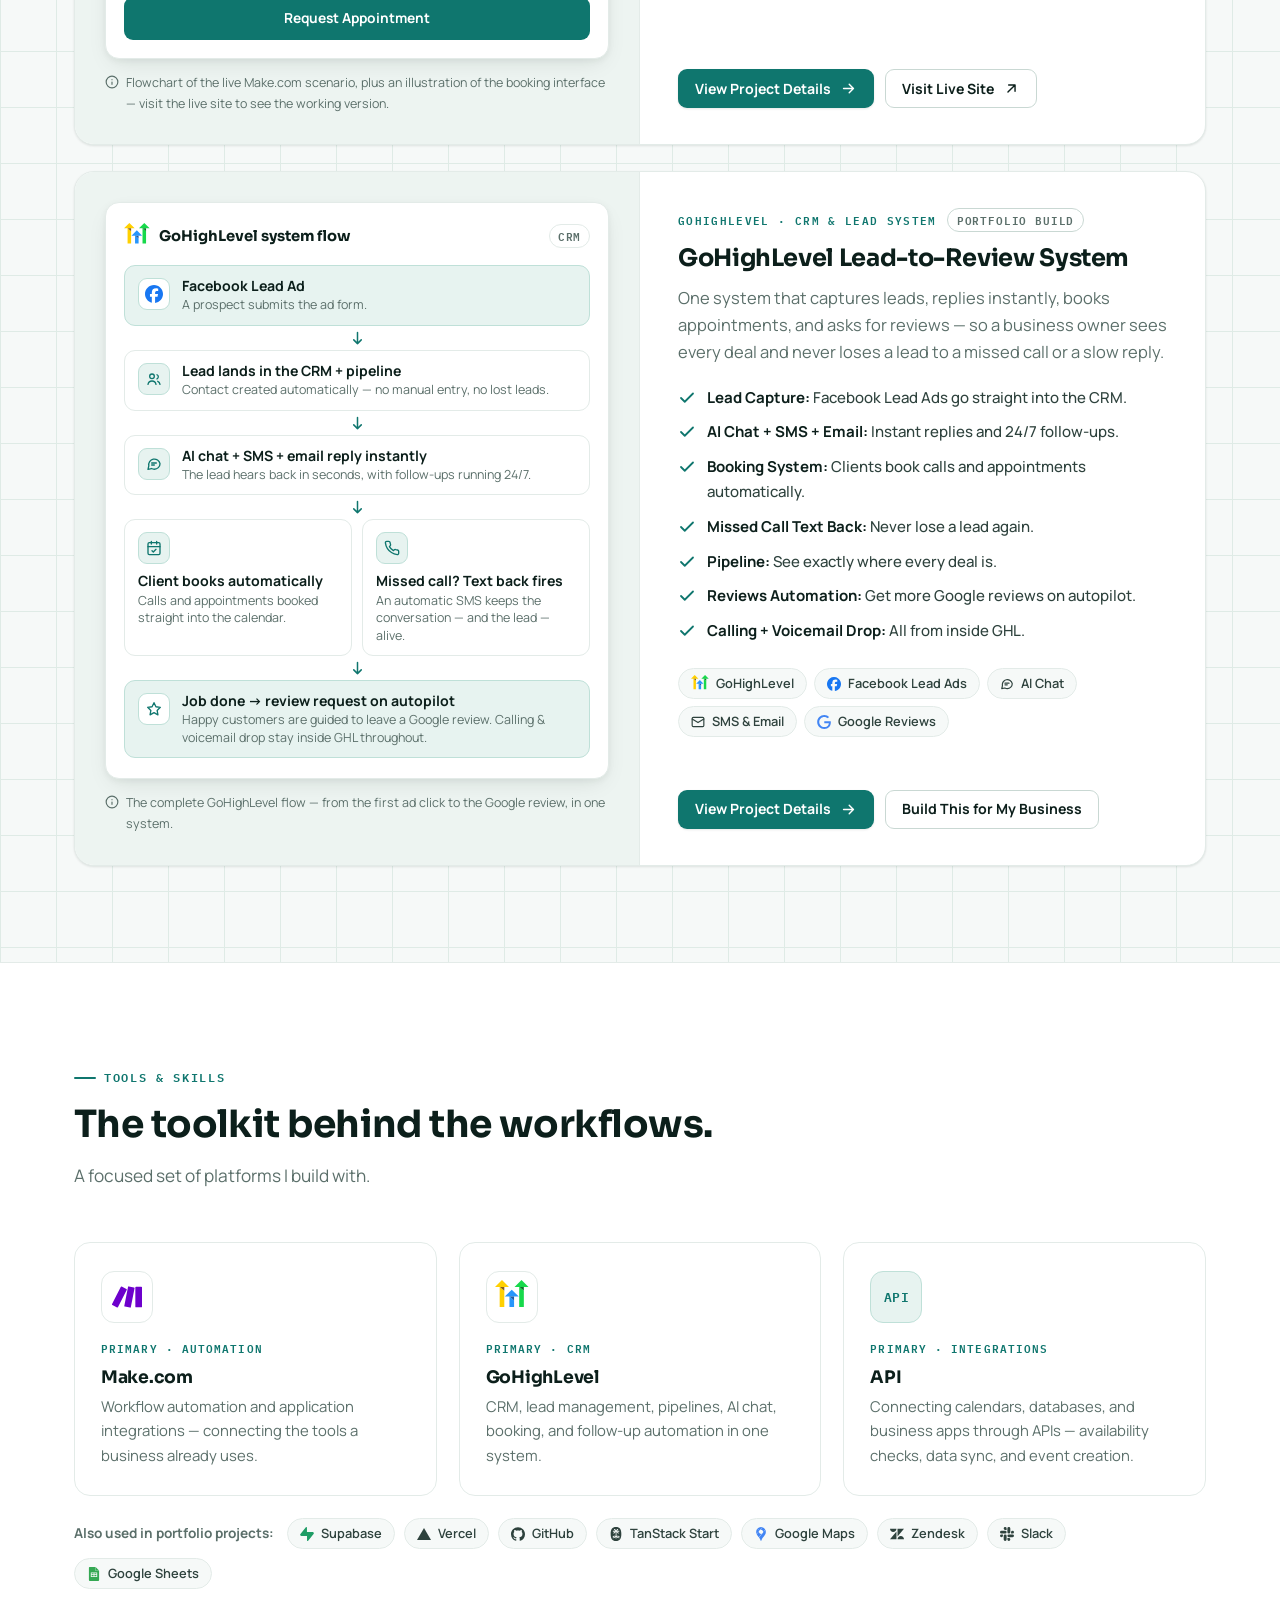
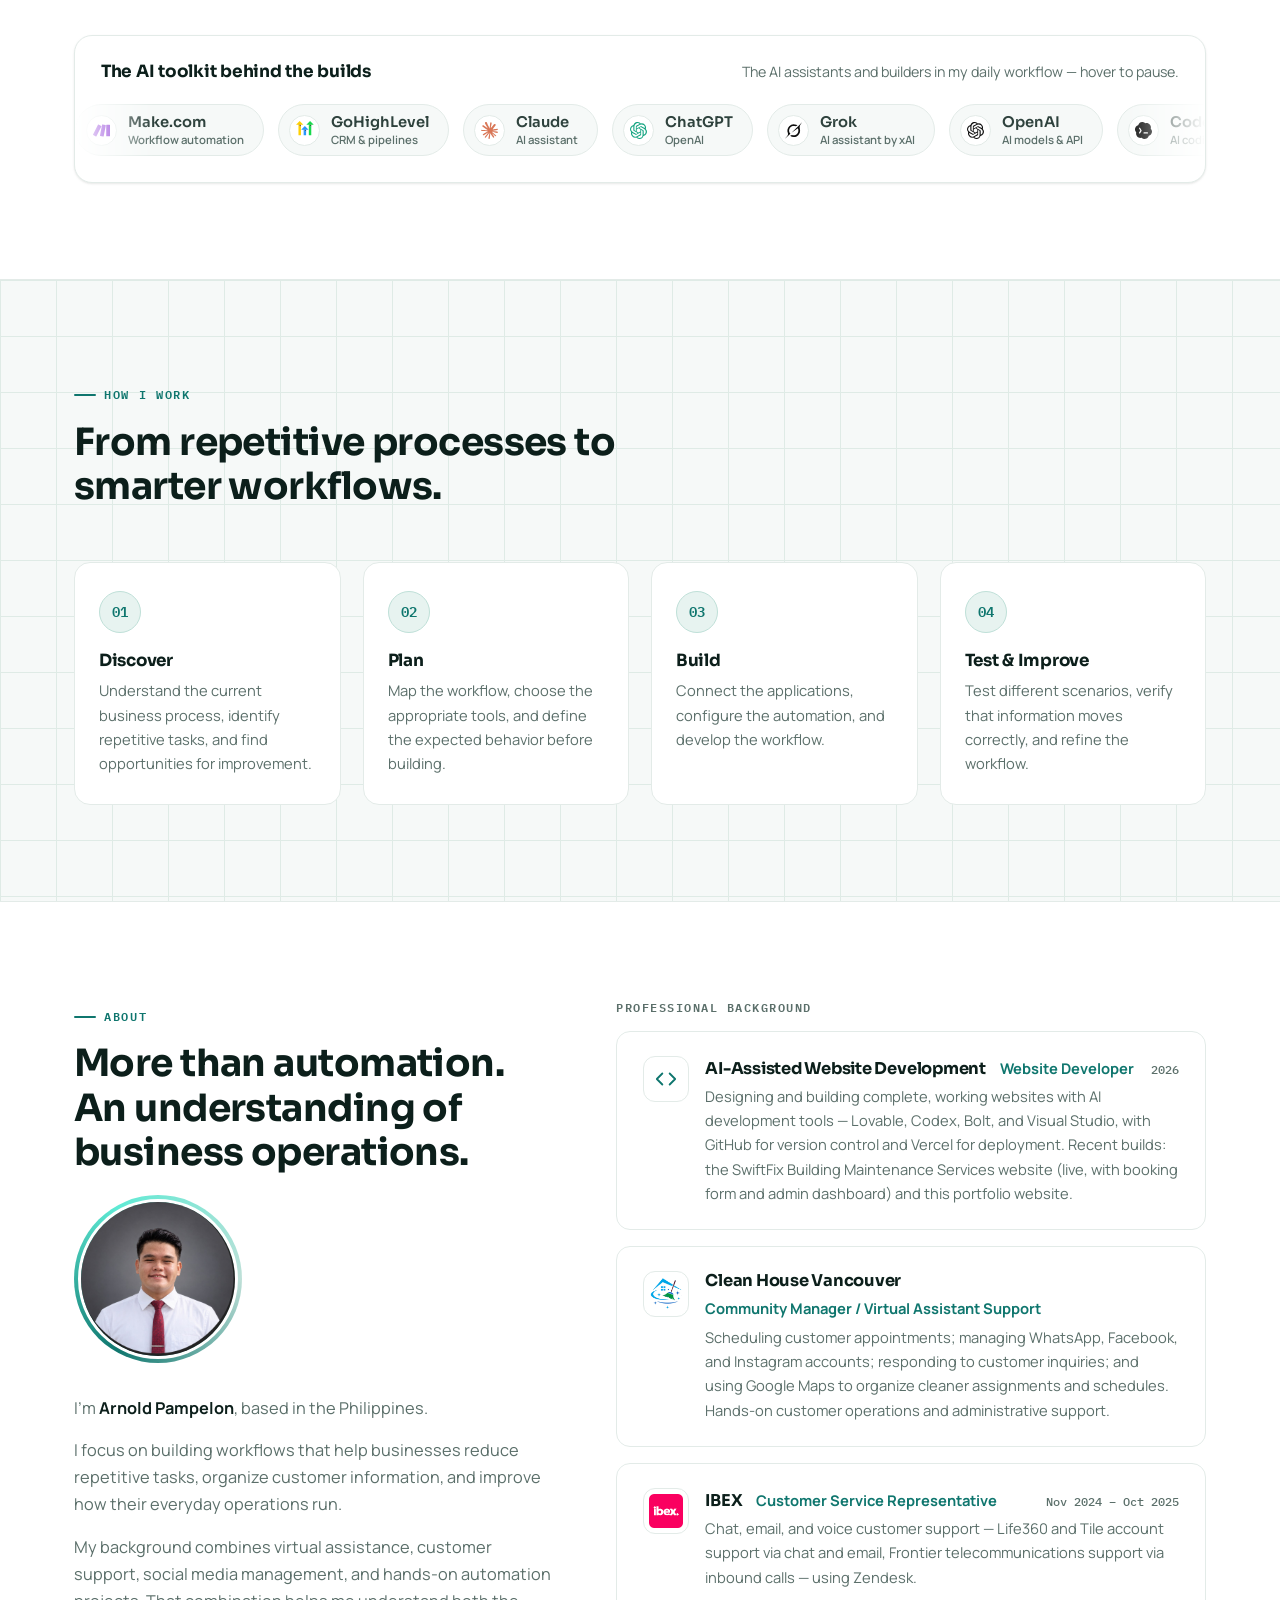
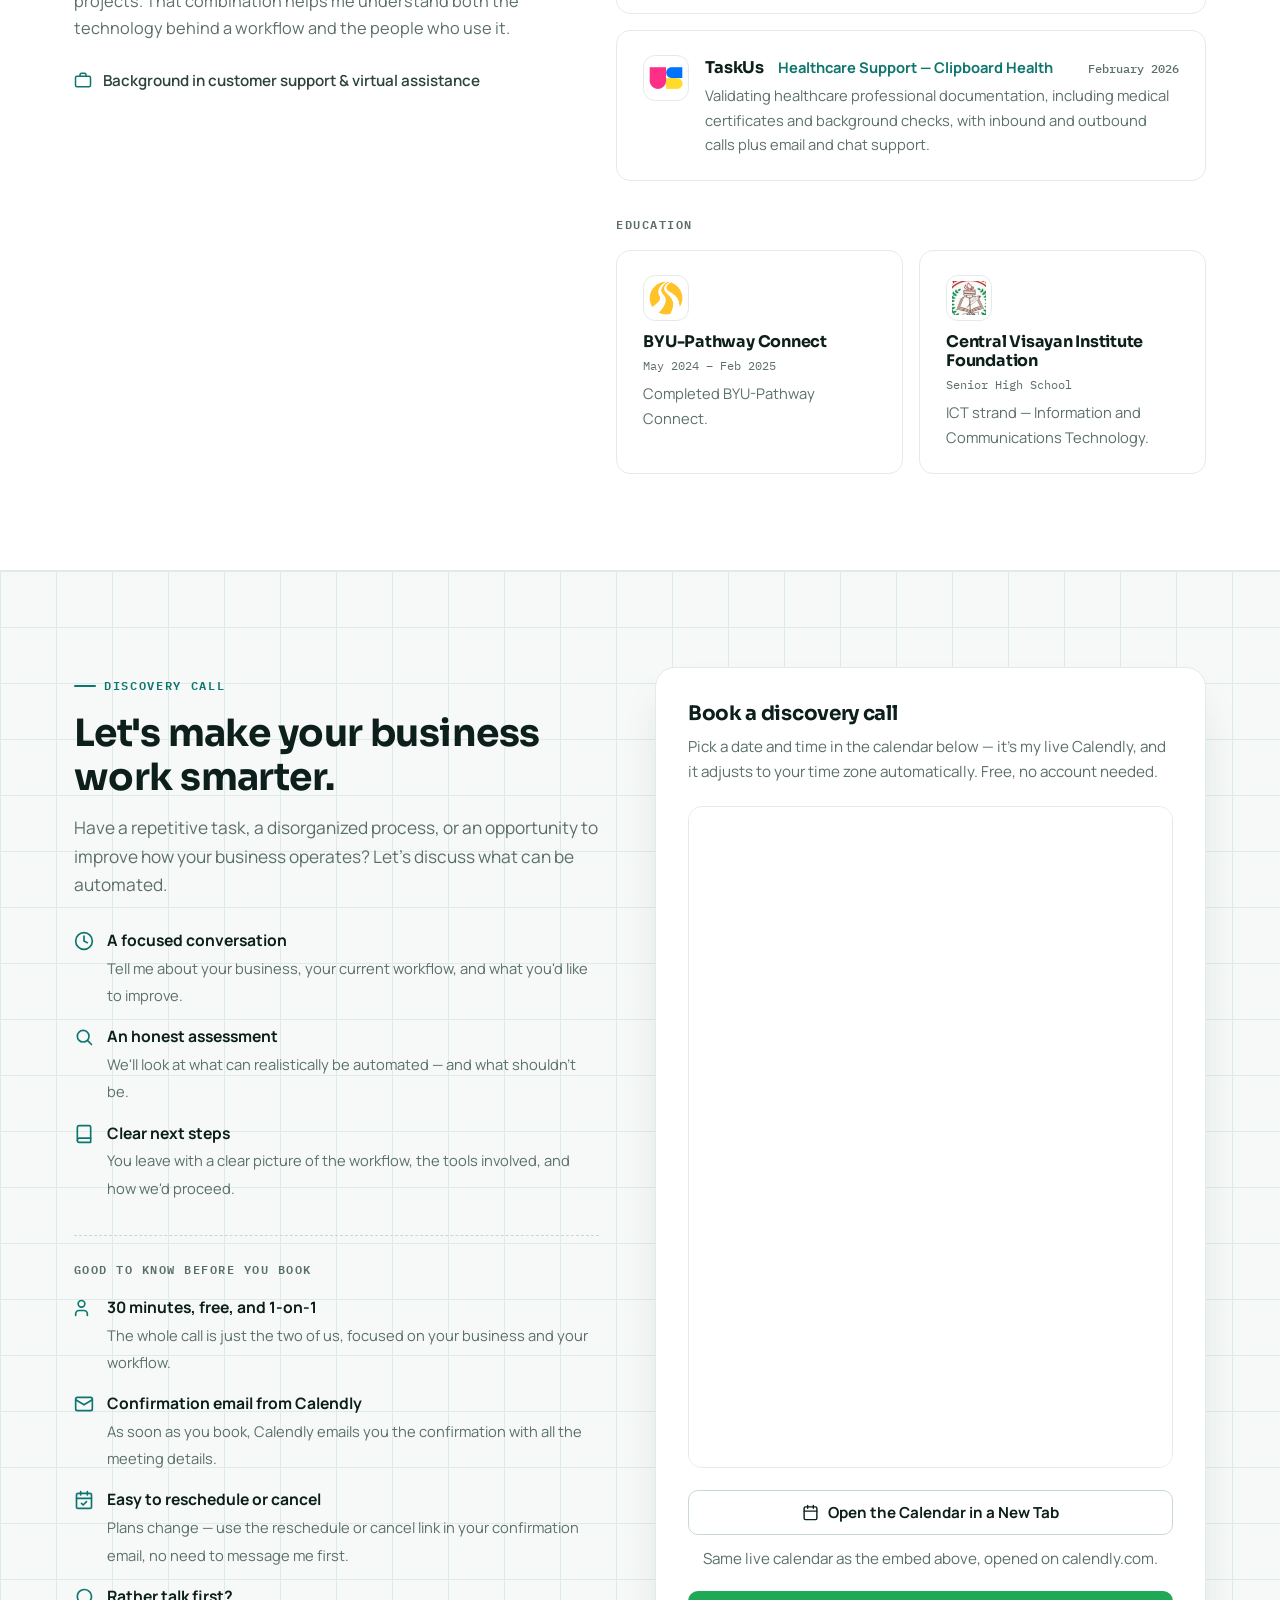
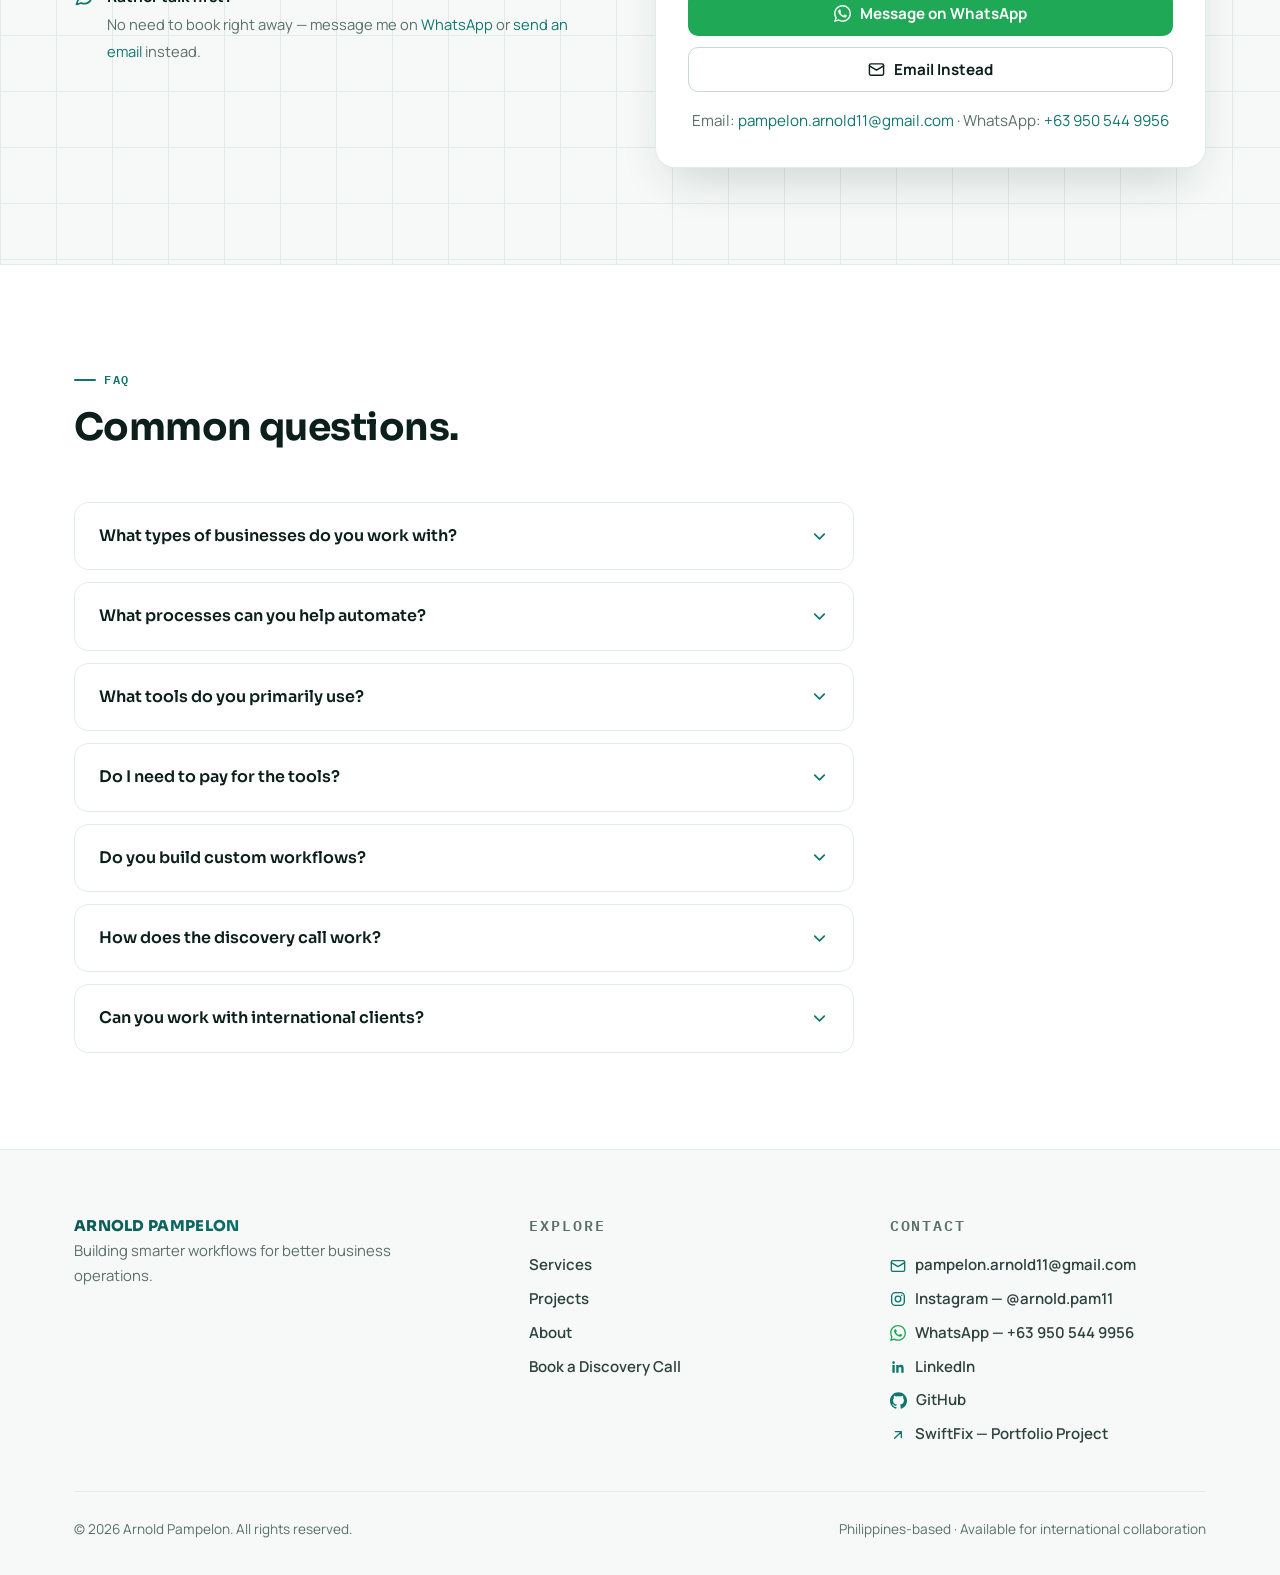
==== commit 7cccf3b6: "Add GitHub footer link; remove repeated phrases and redundant content" ====
--- a/site/index.html
+++ b/site/index.html
@@ -8,12 +8,12 @@
     <meta name="description" content="Discover Arnold Pampelon's AI automation and workflow projects. Explore Make.com, GoHighLevel, CRM integrations, lead management, and business process automation." />
     <meta name="author" content="Arnold Pampelon" />
     <meta property="og:type" content="website" />
-    <meta property="og:title" content="Arnold Pampelon | AI Automation &amp; Workflow Specialist" />
-    <meta property="og:description" content="Less manual work. More room to grow. Practical automation for lead capture, CRM management, appointment scheduling, and customer follow-up." />
+    <meta property="og:title" content="Arnold Pampelon" />
+    <meta property="og:description" content="Less manual work. More room to grow. Automation for lead capture, CRM management, appointment scheduling, and customer follow-up." />
     <meta property="og:locale" content="en_US" />
     <meta name="twitter:card" content="summary" />
-    <meta name="twitter:title" content="Arnold Pampelon | AI Automation &amp; Workflow Specialist" />
-    <meta name="twitter:description" content="Practical business automation — workflows, CRM systems, and appointment automation by Arnold Pampelon." />
+    <meta name="twitter:title" content="Arnold Pampelon" />
+    <meta name="twitter:description" content="Business automation — workflows, CRM systems, and appointment automation by Arnold Pampelon." />
     <link rel="icon" href="data:image/svg+xml,%3Csvg xmlns='http://www.w3.org/2000/svg' viewBox='0 0 64 64'%3E%3Crect width='64' height='64' rx='14' fill='%230F766E'/%3E%3Cpath d='M20 44 L32 20 L44 44 M24.5 36 H39.5' stroke='white' stroke-width='5' stroke-linecap='round' stroke-linejoin='round' fill='none'/%3E%3C/svg%3E" />
     <link rel="preconnect" href="https://fonts.googleapis.com" />
     <link rel="preconnect" href="https://fonts.gstatic.com" crossorigin />
@@ -814,7 +814,6 @@
               <span class="photo-ring"><img src="[data-uri]" alt="Portrait of Arnold Pampelon" width="880" height="880" /></span>
               <div>
                 <p class="portrait-name">Arnold Pampelon</p>
-                <p class="portrait-role">AI Automation &amp; Workflow Specialist</p>
                 <p class="portrait-loc">
                   <svg viewBox="0 0 24 24" fill="none" stroke="currentColor" stroke-width="2" stroke-linecap="round" stroke-linejoin="round" aria-hidden="true"><path d="M20 10c0 6-8 12-8 12S4 16 4 10a8 8 0 1 1 16 0z"/><circle cx="12" cy="10" r="3"/></svg>
                   Philippines
@@ -877,7 +876,7 @@
         <div class="wrap">
           <div class="section-head">
             <span class="eyebrow">Services</span>
-            <h2 class="section-title">Practical automation for everyday business operations.</h2>
+            <h2 class="section-title">Automation for everyday business operations.</h2>
             <p class="section-lede">From lead capture to appointment scheduling, I help businesses connect their tools and simplify repetitive processes.</p>
           </div>
           <div class="svc-grid">
@@ -935,11 +934,10 @@
                 <span class="svc-num">04</span>
               </div>
               <h3>Customer Follow-Up &amp; Reviews</h3>
-              <p>Practical workflows that keep customers engaged, bring reviews in on autopilot, and make sure no lead goes cold.</p>
+              <p>Workflows that keep customers engaged, bring reviews in on autopilot, and make sure no lead goes cold.</p>
               <ul>
                 <li><svg viewBox="0 0 24 24" fill="none" stroke="currentColor" stroke-width="2.4" stroke-linecap="round" stroke-linejoin="round" aria-hidden="true"><path d="M20 6 9 17l-5-5"/></svg>Automated follow-up sequences</li>
                 <li><svg viewBox="0 0 24 24" fill="none" stroke="currentColor" stroke-width="2.4" stroke-linecap="round" stroke-linejoin="round" aria-hidden="true"><path d="M20 6 9 17l-5-5"/></svg>Review request automation</li>
-                <li><svg viewBox="0 0 24 24" fill="none" stroke="currentColor" stroke-width="2.4" stroke-linecap="round" stroke-linejoin="round" aria-hidden="true"><path d="M20 6 9 17l-5-5"/></svg>Missed-call text back</li>
                 <li><svg viewBox="0 0 24 24" fill="none" stroke="currentColor" stroke-width="2.4" stroke-linecap="round" stroke-linejoin="round" aria-hidden="true"><path d="M20 6 9 17l-5-5"/></svg>Calling &amp; voicemail drop from inside the CRM</li>
                 <li><svg viewBox="0 0 24 24" fill="none" stroke="currentColor" stroke-width="2.4" stroke-linecap="round" stroke-linejoin="round" aria-hidden="true"><path d="M20 6 9 17l-5-5"/></svg>Customer notification workflows</li>
               </ul>
@@ -1145,7 +1143,7 @@
           <div class="section-head">
             <span class="eyebrow">Tools &amp; Skills</span>
             <h2 class="section-title">The toolkit behind the workflows.</h2>
-            <p class="section-lede">A focused set of platforms I build with, plus the operational skills that come from years of customer-facing work.</p>
+            <p class="section-lede">A focused set of platforms I build with.</p>
           </div>
           <div class="tool-grid">
             <article class="tool-card">
@@ -1207,18 +1205,6 @@
             </div>
           </div>
 
-          <p class="subsection-label">Practical capabilities</p>
-          <ul class="cap-grid">
-            <li><svg viewBox="0 0 24 24" fill="none" stroke="currentColor" stroke-width="2.4" stroke-linecap="round" stroke-linejoin="round" aria-hidden="true"><path d="M20 6 9 17l-5-5"/></svg>Workflow mapping</li>
-            <li><svg viewBox="0 0 24 24" fill="none" stroke="currentColor" stroke-width="2.4" stroke-linecap="round" stroke-linejoin="round" aria-hidden="true"><path d="M20 6 9 17l-5-5"/></svg>Lead capture automation</li>
-            <li><svg viewBox="0 0 24 24" fill="none" stroke="currentColor" stroke-width="2.4" stroke-linecap="round" stroke-linejoin="round" aria-hidden="true"><path d="M20 6 9 17l-5-5"/></svg>CRM organization</li>
-            <li><svg viewBox="0 0 24 24" fill="none" stroke="currentColor" stroke-width="2.4" stroke-linecap="round" stroke-linejoin="round" aria-hidden="true"><path d="M20 6 9 17l-5-5"/></svg>Customer follow-up processes</li>
-            <li><svg viewBox="0 0 24 24" fill="none" stroke="currentColor" stroke-width="2.4" stroke-linecap="round" stroke-linejoin="round" aria-hidden="true"><path d="M20 6 9 17l-5-5"/></svg>Appointment scheduling</li>
-            <li><svg viewBox="0 0 24 24" fill="none" stroke="currentColor" stroke-width="2.4" stroke-linecap="round" stroke-linejoin="round" aria-hidden="true"><path d="M20 6 9 17l-5-5"/></svg>Application integrations</li>
-            <li><svg viewBox="0 0 24 24" fill="none" stroke="currentColor" stroke-width="2.4" stroke-linecap="round" stroke-linejoin="round" aria-hidden="true"><path d="M20 6 9 17l-5-5"/></svg>Automated notifications</li>
-            <li><svg viewBox="0 0 24 24" fill="none" stroke="currentColor" stroke-width="2.4" stroke-linecap="round" stroke-linejoin="round" aria-hidden="true"><path d="M20 6 9 17l-5-5"/></svg>Review automation</li>
-            <li><svg viewBox="0 0 24 24" fill="none" stroke="currentColor" stroke-width="2.4" stroke-linecap="round" stroke-linejoin="round" aria-hidden="true"><path d="M20 6 9 17l-5-5"/></svg>Customer support operations</li>
-          </ul>
         </div>
       </section>
 
@@ -1260,24 +1246,16 @@
           <div class="about-grid">
             <div>
               <span class="eyebrow">About</span>
-              <h2 class="section-title" style="margin-bottom:20px">More than automation. A practical understanding of business operations.</h2>
+              <h2 class="section-title" style="margin-bottom:20px">More than automation. An understanding of business operations.</h2>
               <div class="about-photo">
-                <span class="photo-ring lg"><img src="[data-uri]" alt="Arnold Pampelon, AI Automation and Workflow Specialist based in the Philippines" width="880" height="880" loading="lazy" /></span>
+                <span class="photo-ring lg"><img src="[data-uri]" alt="Portrait of Arnold Pampelon" width="880" height="880" loading="lazy" /></span>
               </div>
               <div class="about-copy">
-                <p>I'm <strong>Arnold Pampelon</strong>, an AI Automation &amp; Workflow Specialist based in the Philippines.</p>
-                <p>I focus on building practical workflows that help businesses reduce repetitive tasks, organize customer information, and improve how their everyday operations run.</p>
+                <p>I'm <strong>Arnold Pampelon</strong>, based in the Philippines.</p>
+                <p>I focus on building workflows that help businesses reduce repetitive tasks, organize customer information, and improve how their everyday operations run.</p>
                 <p>My background combines virtual assistance, customer support, social media management, and hands-on automation projects. That combination helps me understand both the technology behind a workflow and the people who use it.</p>
               </div>
               <div class="about-facts">
-                <span class="about-fact">
-                  <svg viewBox="0 0 24 24" fill="none" stroke="currentColor" stroke-width="2" stroke-linecap="round" stroke-linejoin="round" aria-hidden="true"><path d="M20 10c0 6-8 12-8 12S4 16 4 10a8 8 0 1 1 16 0z"/><circle cx="12" cy="10" r="3"/></svg>
-                  Philippines
-                </span>
-                <span class="about-fact">
-                  <svg viewBox="0 0 24 24" fill="none" stroke="currentColor" stroke-width="2" stroke-linecap="round" stroke-linejoin="round" aria-hidden="true"><circle cx="12" cy="12" r="10"/><path d="M2 12h20M12 2a15.3 15.3 0 0 1 0 20 15.3 15.3 0 0 1 0-20z"/></svg>
-                  Available for international client collaboration
-                </span>
                 <span class="about-fact">
                   <svg viewBox="0 0 24 24" fill="none" stroke="currentColor" stroke-width="2" stroke-linecap="round" stroke-linejoin="round" aria-hidden="true"><rect x="2" y="7" width="20" height="14" rx="2"/><path d="M16 7V5a2 2 0 0 0-2-2h-4a2 2 0 0 0-2 2v2"/></svg>
                   Background in customer support &amp; virtual assistance
@@ -1362,7 +1340,7 @@
               <div class="book-points">
                 <div class="book-point">
                   <svg viewBox="0 0 24 24" fill="none" stroke="currentColor" stroke-width="2" stroke-linecap="round" stroke-linejoin="round" aria-hidden="true"><circle cx="12" cy="12" r="10"/><path d="M12 6v6l4 2"/></svg>
-                  <div><b>A focused 30-minute conversation</b><span>Tell me about your business, your current workflow, and what you'd like to improve.</span></div>
+                  <div><b>A focused conversation</b><span>Tell me about your business, your current workflow, and what you'd like to improve.</span></div>
                 </div>
                 <div class="book-point">
                   <svg viewBox="0 0 24 24" fill="none" stroke="currentColor" stroke-width="2" stroke-linecap="round" stroke-linejoin="round" aria-hidden="true"><circle cx="11" cy="11" r="7"/><path d="m21 21-4.3-4.3"/></svg>
@@ -1370,7 +1348,7 @@
                 </div>
                 <div class="book-point">
                   <svg viewBox="0 0 24 24" fill="none" stroke="currentColor" stroke-width="2" stroke-linecap="round" stroke-linejoin="round" aria-hidden="true"><path d="M4 19.5A2.5 2.5 0 0 1 6.5 17H20V4a2 2 0 0 0-2-2H6.5A2.5 2.5 0 0 0 4 4.5z"/><path d="M4 19.5A2.5 2.5 0 0 0 6.5 22H20v-5"/></svg>
-                  <div><b>Clear next steps</b><span>You leave with a practical picture of the workflow, the tools involved, and how we'd proceed.</span></div>
+                  <div><b>Clear next steps</b><span>You leave with a clear picture of the workflow, the tools involved, and how we'd proceed.</span></div>
                 </div>
               </div>
               <p class="book-logistics-label">Good to know before you book</p>
@@ -1480,7 +1458,6 @@
         <div class="foot-grid">
           <div>
             <p class="foot-name shine-name">ARNOLD PAMPELON</p>
-            <p class="foot-role">AI AUTOMATION &amp; WORKFLOW SPECIALIST</p>
             <p>Building smarter workflows for better business operations.</p>
           </div>
           <div>
@@ -1510,6 +1487,10 @@
               <a href="https://linkedin.com/in/arnold-pampelon-138137313" target="_blank" rel="noopener">
                 <svg viewBox="0 0 24 24" fill="currentColor" aria-hidden="true"><path d="M20.45 20.45h-3.55v-5.57c0-1.33-.03-3.04-1.85-3.04-1.86 0-2.14 1.45-2.14 2.94v5.67H9.35V9h3.41v1.56h.05c.47-.9 1.63-1.85 3.36-1.85 3.6 0 4.27 2.37 4.27 5.46zM5.34 7.43a2.06 2.06 0 1 1 0-4.12 2.06 2.06 0 0 1 0 4.12M7.12 20.45H3.55V9h3.57z"/></svg>
                 LinkedIn
+              </a>
+              <a href="https://github.com/arnoldpam11" target="_blank" rel="noopener">
+                <svg class="brand-ico" viewBox="0 0 24 24" fill="currentColor" aria-hidden="true"><path d="M12 .297c-6.63 0-12 5.373-12 12 0 5.303 3.438 9.8 8.205 11.385.6.113.82-.258.82-.577 0-.285-.01-1.04-.015-2.04-3.338.724-4.042-1.61-4.042-1.61C4.422 18.07 3.633 17.7 3.633 17.7c-1.087-.744.084-.729.084-.729 1.205.084 1.838 1.236 1.838 1.236 1.07 1.835 2.809 1.305 3.495.998.108-.776.417-1.305.76-1.605-2.665-.3-5.466-1.332-5.466-5.93 0-1.31.465-2.38 1.235-3.22-.135-.303-.54-1.523.105-3.176 0 0 1.005-.322 3.3 1.23.96-.267 1.98-.399 3-.405 1.02.006 2.04.138 3 .405 2.28-1.552 3.285-1.23 3.285-1.23.645 1.653.24 2.873.12 3.176.765.84 1.23 1.91 1.23 3.22 0 4.61-2.805 5.625-5.475 5.92.42.36.81 1.096.81 2.22 0 1.606-.015 2.896-.015 3.286 0 .315.21.69.825.57C20.565 22.092 24 17.592 24 12.297c0-6.627-5.373-12-12-12"/></svg>
+                GitHub
               </a>
               <a href="https://swiftfix-web-portal.vercel.app/" target="_blank" rel="noopener">
                 <svg viewBox="0 0 24 24" fill="none" stroke="currentColor" stroke-width="2" stroke-linecap="round" stroke-linejoin="round" aria-hidden="true"><path d="M7 17 17 7M8 7h9v9"/></svg>
@@ -1562,16 +1543,6 @@
         <p class="proj-label">GoHighLevel · CRM &amp; Lead System <span class="demo-badge">Portfolio Build</span></p>
         <h3 id="dlg-ghl-title">GoHighLevel Lead-to-Review System</h3>
         <p>A portfolio build showing a complete GoHighLevel setup for a service business — from lead capture to review.</p>
-        <h4>What the System Does</h4>
-        <ul>
-          <li><svg viewBox="0 0 24 24" fill="none" stroke="currentColor" stroke-width="2.4" stroke-linecap="round" stroke-linejoin="round" aria-hidden="true"><path d="M20 6 9 17l-5-5"/></svg><b>Lead Capture</b> — Facebook Lead Ads go straight into the CRM</li>
-          <li><svg viewBox="0 0 24 24" fill="none" stroke="currentColor" stroke-width="2.4" stroke-linecap="round" stroke-linejoin="round" aria-hidden="true"><path d="M20 6 9 17l-5-5"/></svg><b>AI Chat + SMS + Email</b> — instant replies and 24/7 follow-ups</li>
-          <li><svg viewBox="0 0 24 24" fill="none" stroke="currentColor" stroke-width="2.4" stroke-linecap="round" stroke-linejoin="round" aria-hidden="true"><path d="M20 6 9 17l-5-5"/></svg><b>Booking System</b> — clients book calls and appointments automatically</li>
-          <li><svg viewBox="0 0 24 24" fill="none" stroke="currentColor" stroke-width="2.4" stroke-linecap="round" stroke-linejoin="round" aria-hidden="true"><path d="M20 6 9 17l-5-5"/></svg><b>Missed Call Text Back</b> — never lose a lead again</li>
-          <li><svg viewBox="0 0 24 24" fill="none" stroke="currentColor" stroke-width="2.4" stroke-linecap="round" stroke-linejoin="round" aria-hidden="true"><path d="M20 6 9 17l-5-5"/></svg><b>Pipeline</b> — see exactly where every deal is</li>
-          <li><svg viewBox="0 0 24 24" fill="none" stroke="currentColor" stroke-width="2.4" stroke-linecap="round" stroke-linejoin="round" aria-hidden="true"><path d="M20 6 9 17l-5-5"/></svg><b>Reviews Automation</b> — get more Google reviews on autopilot</li>
-          <li><svg viewBox="0 0 24 24" fill="none" stroke="currentColor" stroke-width="2.4" stroke-linecap="round" stroke-linejoin="round" aria-hidden="true"><path d="M20 6 9 17l-5-5"/></svg><b>Calling + Voicemail Drop</b> — all from inside GHL</li>
-        </ul>
         <h4>How It Flows</h4>
         <p>Facebook Lead Ad → lead created in the CRM and placed in the pipeline → AI chat, SMS, and email reply instantly and follow up 24/7 → client books automatically (or a missed call triggers an instant text back) → the deal moves through the pipeline → after the job, a review request goes out on autopilot.</p>
         <h4>Tools Used</h4>
@@ -1698,7 +1669,6 @@
         tagReveal(".tool-card", "", true);
         tagReveal(".support-row", "", false);
         tagReveal(".ai-band", "rv-zoom", false);
-        tagReveal(".cap-grid li", "", true);
         tagReveal(".subsection-label", "", false);
         tagReveal(".proc", "", true);
         tagReveal(".about-grid > div:first-child", "", false);
